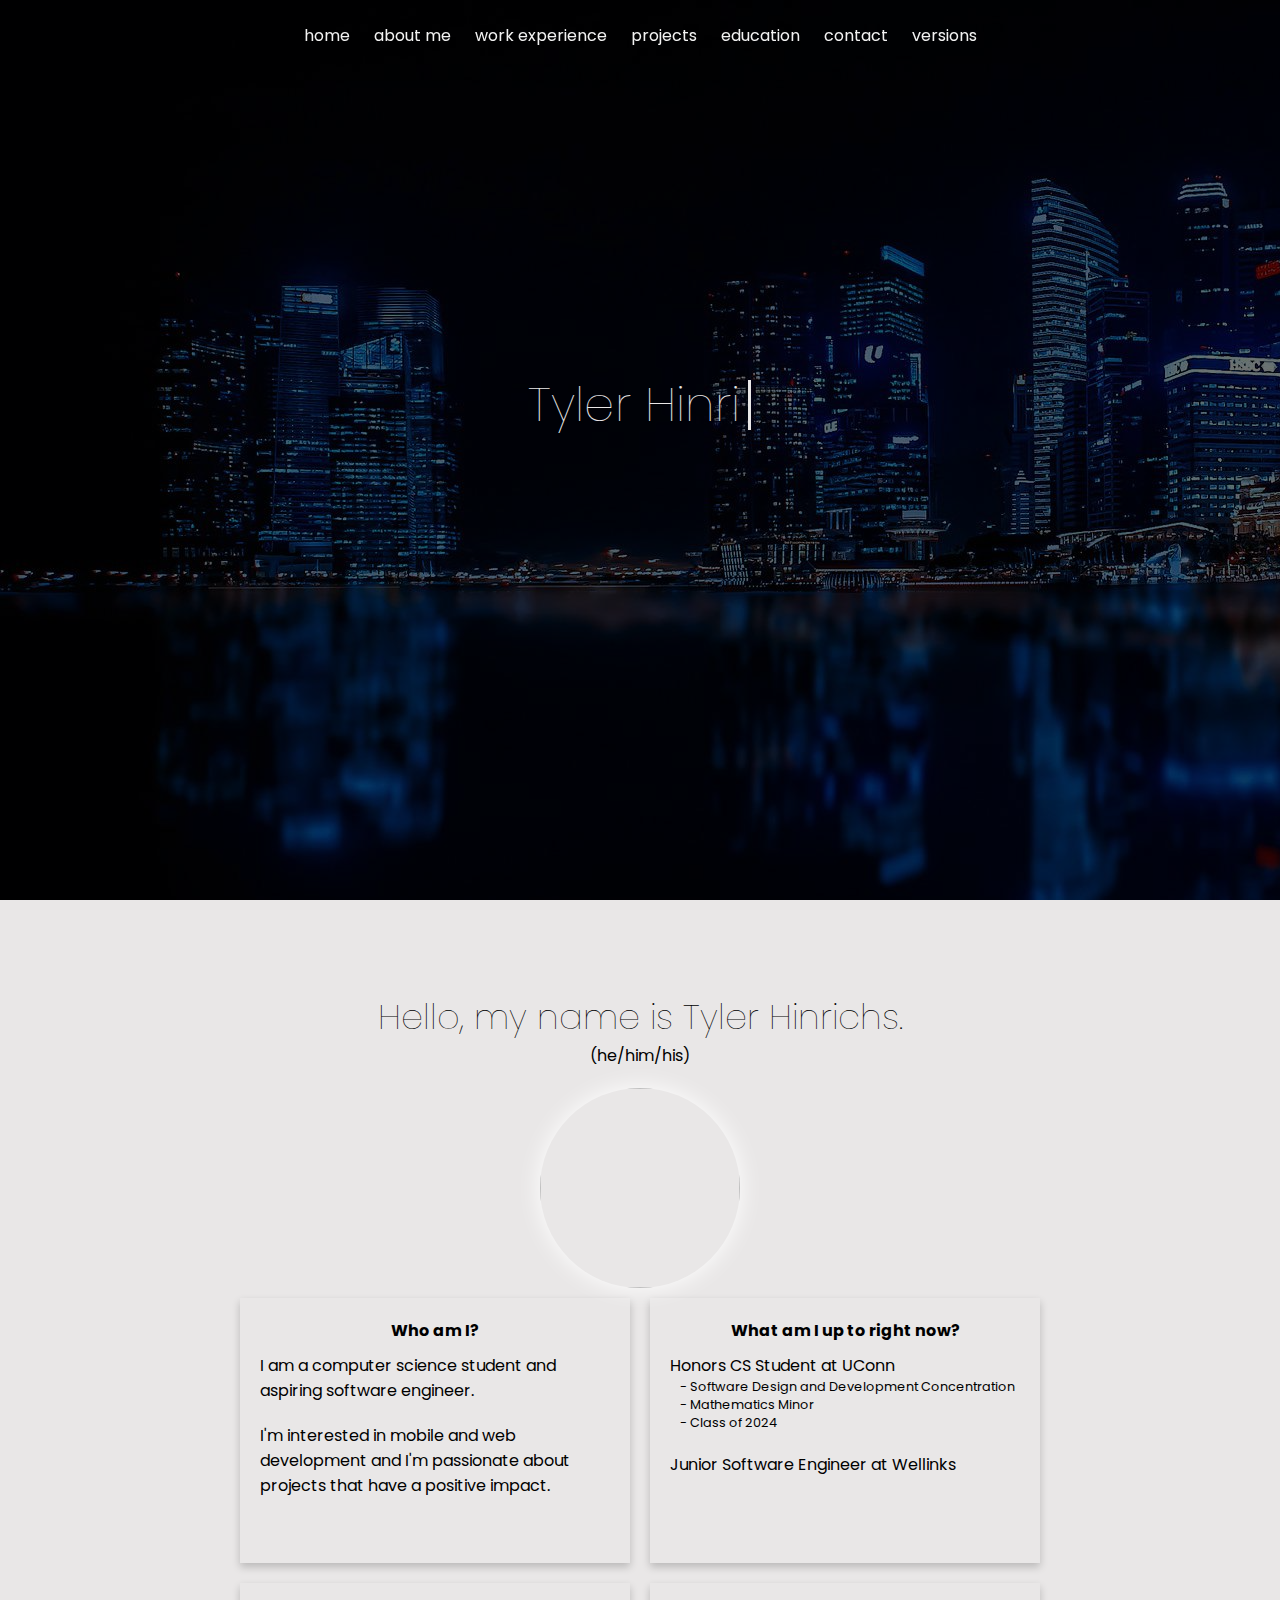
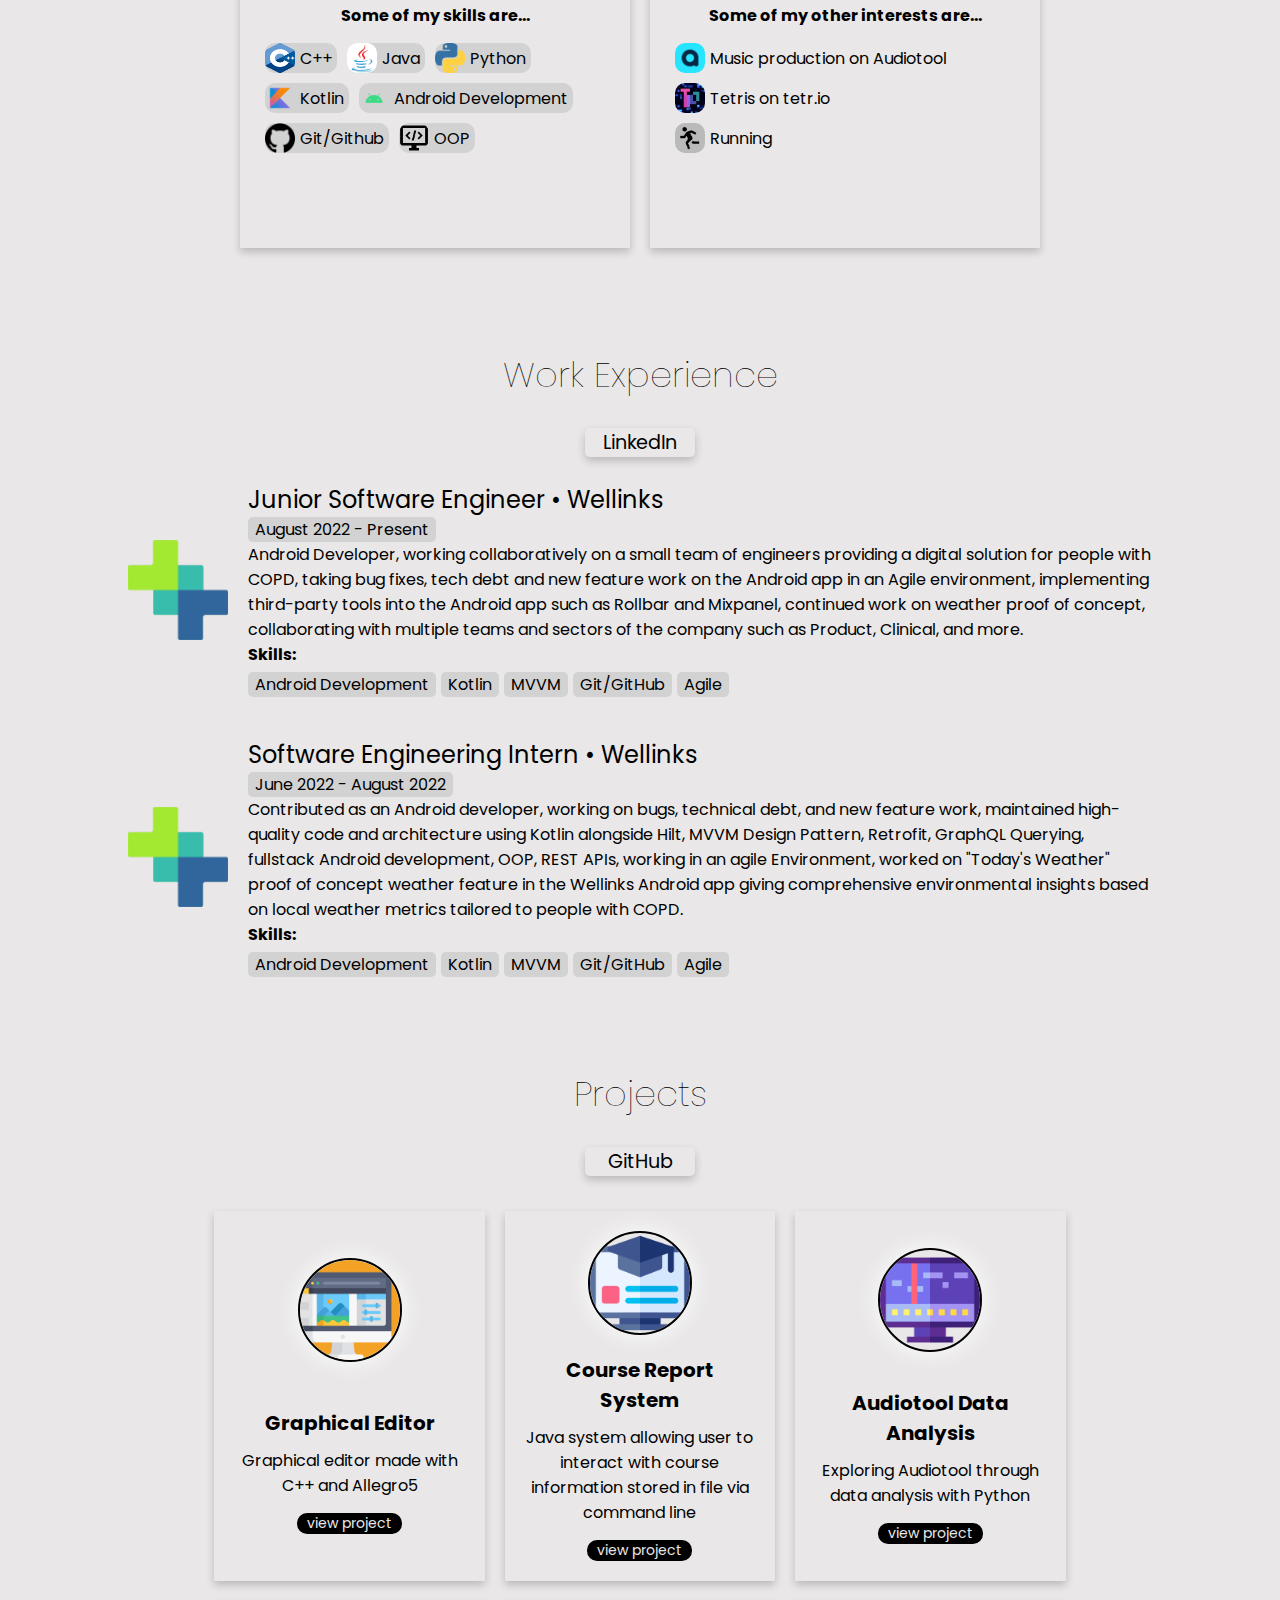
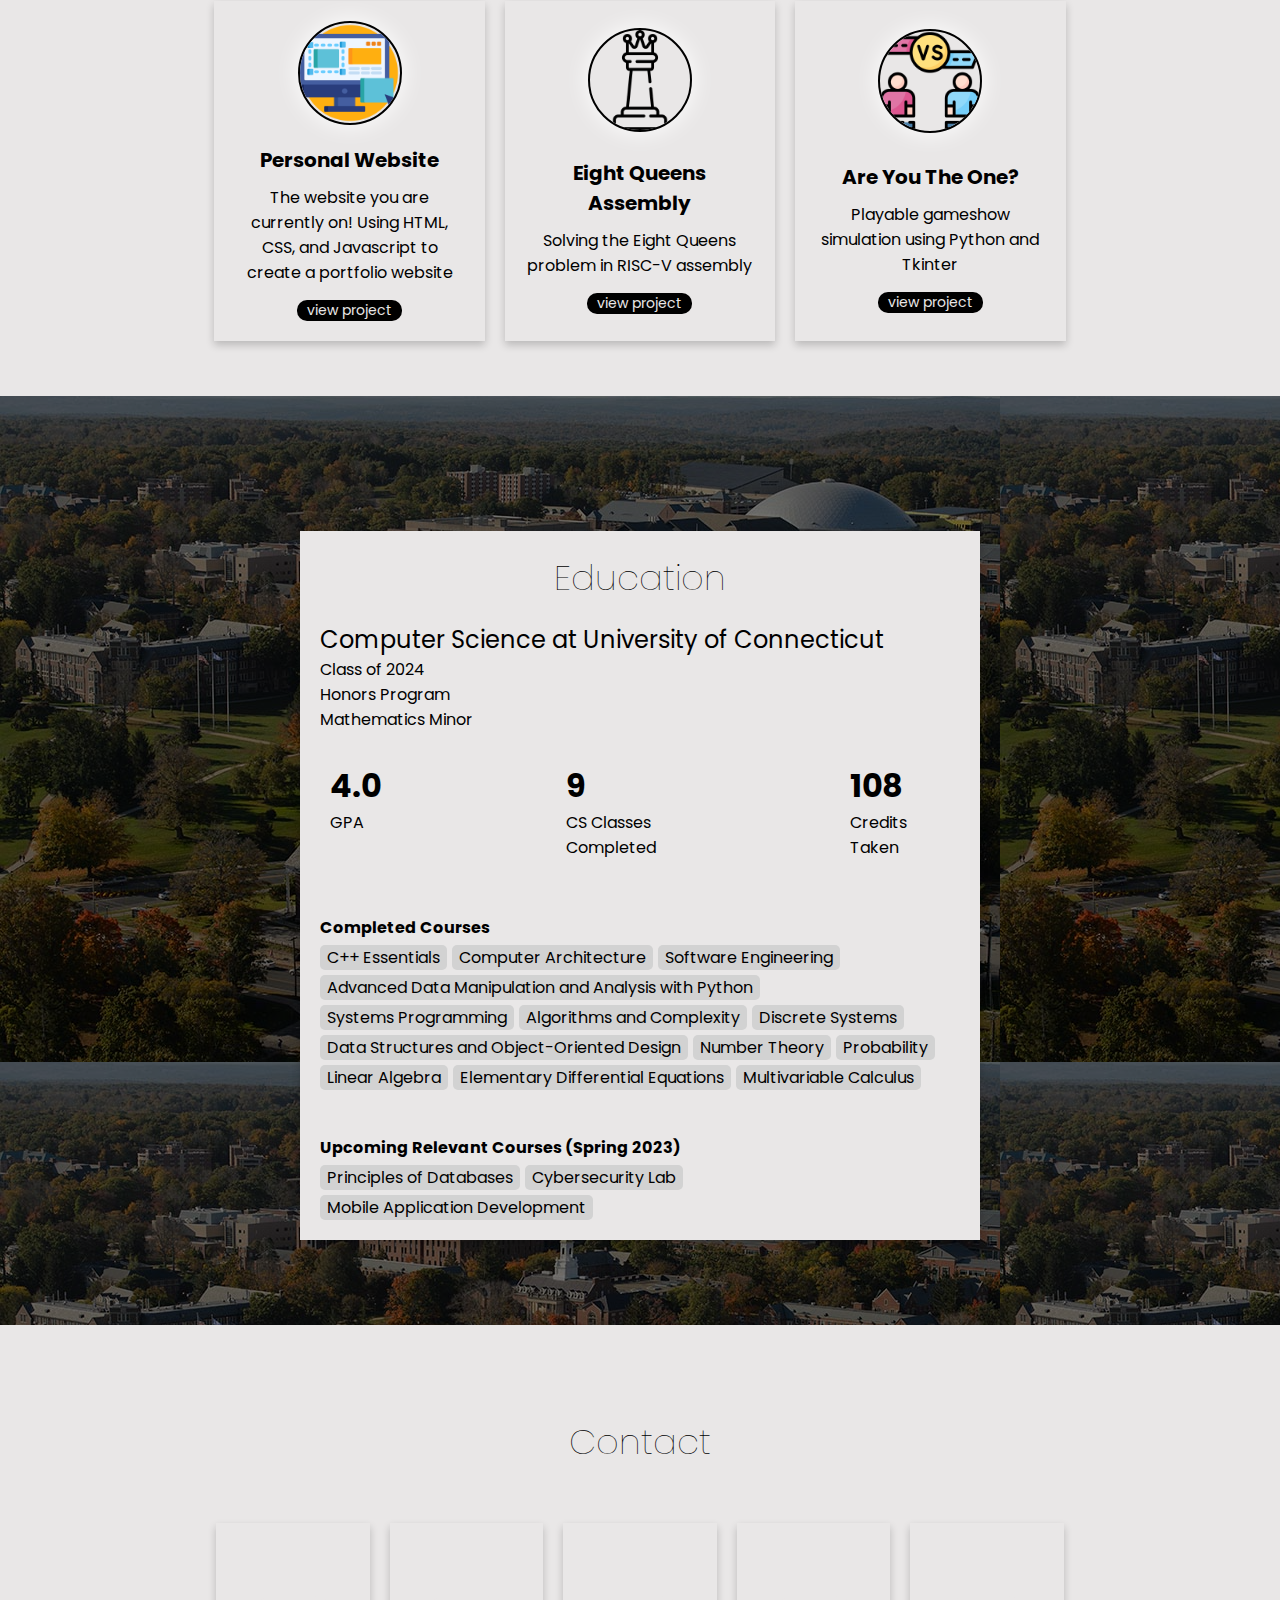
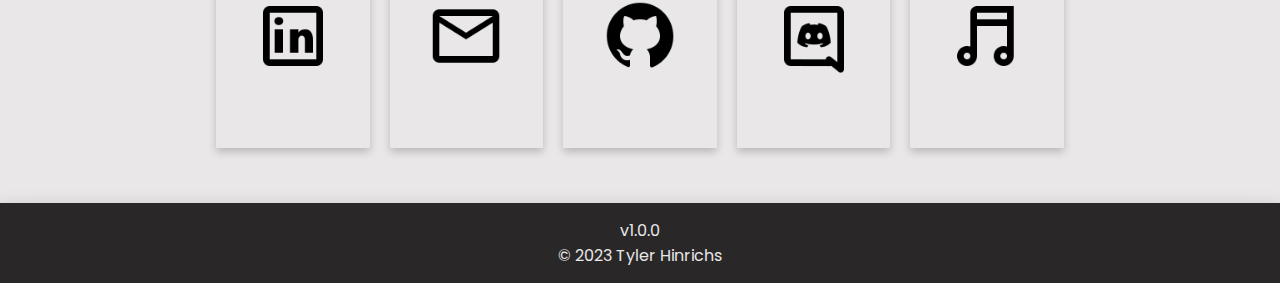
==== index.html @ 4453ae0c "functional menu on small screens" ====
<!doctype html>
<html lang="en">

    <head>
        <meta charset="utf-8">
        <meta name="viewport" content="width=device-width, initial-scale=1, shrink-to-fit=no">
        <link rel="stylesheet" href="styles/main.css">
        <link rel="stylesheet" href="styles/dlmode.css">
        <link rel="stylesheet" href="styles/header.css">
        <link rel="shortcut icon" href="images/favicon.ico" type="image/x-icon">
        <link rel="canonical" href="/">
        <title>Tyler Hinrichs</title>

        <!-- Primary Meta Tags -->
        <meta name="title" content="Tyler Hinrichs">
        <meta name="description" content="Honors CS student at the University of Connecticut">

        <!-- Open Graph / Facebook -->
        <meta property="og:type" content="website">
        <meta property="og:url" content="https://tylerhinrichs.com/">
        <meta property="og:title" content="Tyler Hinrichs">
        <meta property="og:description" content="Honors CS student at the University of Connecticut">
        <meta property="og:image" content="https://cdn.pixabay.com/photo/2019/10/11/09/23/lake-4541454_960_720.jpg">

        <!-- Twitter -->
        <meta property="twitter:card" content="summary_large_image">
        <meta property="twitter:url" content="https://tylerhinrichs.com/">
        <meta property="twitter:title" content="Tyler Hinrichs">
        <meta property="twitter:description" content="Honors CS student at the University of Connecticut">
        <meta property="twitter:image" content="https://cdn.pixabay.com/photo/2019/10/11/09/23/lake-4541454_960_720.jpg">
    </head>

    <body>
        <div class="page-container">
            <!-- <div class="top-space"></div>
            <div class="content">
                <img class="image" src="images/photo(edited).jpg">
                <ul class="main-text">
                    <li><h3>Tyler Hinrichs (he/him/his)</h3></li>
                    <li><h4 class="big">Honors Computer Science Student, University of Connecticut</h4></li>
                    <li><h4 class="small">Honors CS Student</h4></li>
                    <li><h4 class="small">University of Connecticut</h4></li>
                    <li><h4>Class of 2024</h4></li>
                    <ul class="contact-links">
                        <li><a href="https://github.com/tylernh10" target="_blank">GitHub</a></li>
                        <li><a href="mailto:tylernh99@gmail.com" target="popup">Email</a></li>
                        <li><a href="https://www.linkedin.com/in/tylerhinrichs/" target="_blank">LinkedIn</a></li>
                        <li><a href="https://linktr.ee/tyfreestyle" target="_blank">Music</a></li>
                    </ul>
                </ul>
            </div> -->
            <div class="intro-content">
                <div id="typing-section" class="typing">
                    <!-- <span id="typing-space" style="width: 11px"></span> -->
                    <div id="intro-name-container" class="intro-name"></div>
                    <span id="cursor" class="input-cursor"></span>
                </div>
                <div id="intro-info-container" class="intro-info">CS Student and aspiring SWE</div>
                <img id="intro-expand" onclick="location.href='/#aboutme'" class="intro-image" src="images/expand-arrow.png">
            </div>
        </div>
        <section id="aboutme" class="section">
            <div class="top-space-smaller"></div>
            <h3 class="section-title">
                Hello, my name is Tyler Hinrichs.
            </h3>
            <div style="width: 100vw; margin: auto; text-align: center; margin-bottom: 20px;">(he/him/his)</div>
            <div style="width: 100vw; display: flex;">
                <img class="image center-image" src="images/photo(edited).jpg">
            </div>
            <div class="card-container">
                <div class="card"> 
                    <div class="card-title">Who am I?</div>
                    <div class="card-item1">I am a computer science student and aspiring software engineer.</div>
                    <div class="card-item1">I'm interested in mobile and web development and I'm passionate about projects that have a positive impact.</div>
                </div>
                <div class="card">
                    <div class="card-title">What am I up to right now?</div>
                    <div>Honors CS Student at UConn</div>
                    <div class="card-subheader">- Software Design and Development Concentration</div>
                    <div class="card-subheader">- Mathematics Minor</div>
                    <div class="card-subheader card-item1">- Class of 2024</div>
                    <div>Junior Software Engineer at Wellinks</div>
                </div>
                <div class="card">
                    <div class="card-title">
                        Some of my skills are...
                    </div>
                    
                    <div class="skills-holder">
                        <div class="picture-item">
                            <img class="info-image" src="images/c++-logo.png">
                            <div>C++</div>
                        </div>
                        <div class="picture-item">
                            <img class="info-image" src="images/java-logo.png">
                            <div>Java</div>
                        </div>
                        <div class="picture-item">
                            <img class="info-image" src="images/python.png">
                            <div>Python</div>
                        </div>
                        <div class="picture-item">
                            <img class="info-image" src="images/kotlin-logo.png">
                            <div>Kotlin</div>
                        </div>
                        <div class="picture-item">
                            <img class="info-image" src="images/android-logo.png">
                            <div>Android Development</div>
                        </div>
                        <div class="picture-item">
                            <img class="info-image" src="images/github-logo.png">
                            <div>Git/Github</div>
                        </div>
                        <div class="picture-item">
                            <img class="info-image" src="images/oop.png">
                            <div>OOP</div>
                        </div>
                    </div>
                    
                </div>
                <div class="card">
                    <div class="card-title">
                        Some of my other interests are...
                    </div>
                    <div class="picture-item interest">
                        <img class="info-image" src="images/audiotool-logo.png">
                        <div>Music production on Audiotool</div>
                    </div>
                    <div class="picture-item interest">
                        <img class="info-image" src="images/tetrio-logo.jpg">
                        <div>Tetris on tetr.io</div>
                    </div>
                    <div class="picture-item interest">
                        <img class="info-image" src="images/running.png">
                        <div>Running</div>
                    </div>
                </div>
            </div>
        </section>
        <section id="work-experience">
            <div class="top-space-smaller"></div>
            <h3 class="section-title">
                Work Experience
            </h3>
            <div style="height: 3vh;"></div>
            <div style="display: flex; justify-content: center;">
                <a class="section-title link-button" href="https://www.linkedin.com/in/tylerhinrichs/" target="_blank">
                    LinkedIn
                </a>
            </div>
        </section>
        
        <section id="projects" class="section">
            <div class="top-space-smaller"></div>
            <h3 class="section-title">
                Projects
            </h3>
            <div style="height: 3vh;"></div>
            <div style="display: flex; justify-content: center;">
                <a class="section-title link-button" href="https://www.github.com/tylernh10/" target="_blank">
                    GitHub
                </a>
            </div>
        </section>
        <div class="top-space-smallest"></div>
        <section id="education" class="education-section">
            <div class="top-space-smaller"></div>
            <div class="top-space-smallest"></div>
            <div class="card work-experience-item-container education-container">
                <h3 class="section-title">
                    Education
                </h3>
                <div style="height: 2vh;"></div>
                <div class="education-title">Computer Science at University of Connecticut</div>
                <div>Class of 2024</div>
                <div>Honors Program</div>
                <div>Mathematics Minor</div>
                <div class="skills-holder" style="margin-top: 20px; justify-content: space-between;">
                    <div class="number-holder">
                        <div class="number">4.0</div>
                        <div class="number-text">GPA</div>
                    </div>
                    <div class="number-holder">
                        <div class="number">9</div>
                        <div class="number-text">CS Classes Completed</div>
                    </div>
                    <div class="number-holder">
                        <div class="number">108</div>
                        <div class="number-text">Credits Taken</div>
                    </div>
                </div>
                <div class="top-space-smallest"></div>
                <div class="skills-label">Completed Courses</div>
                <div class="skills-holder">
                    <div class="gray-bg margin-add1">C++ Essentials</div>
                    <div class="gray-bg margin-add1">Computer Architecture</div>
                    <div class="gray-bg margin-add1">Software Engineering</div>
                    <div class="gray-bg margin-add1">Advanced Data Manipulation and Analysis with Python</div>
                    <div class="gray-bg margin-add1">Systems Programming</div>
                    <div class="gray-bg margin-add1">Algorithms and Complexity</div>
                    <div class="gray-bg margin-add1">Discrete Systems</div>
                    <div class="gray-bg margin-add1">Data Structures and Object-Oriented Design</div>
                    <div class="gray-bg margin-add1">Number Theory</div>
                    <div class="gray-bg margin-add1">Probability</div>
                    <div class="gray-bg margin-add1">Linear Algebra</div>
                    <div class="gray-bg margin-add1">Elementary Differential Equations</div>
                    <div class="gray-bg margin-add1">Multivariable Calculus</div>
                </div>
                <div class="top-space-smallest"></div>
                <div class="skills-label">Upcoming Relevant Courses (Spring 2023)</div>
                <div class="skills-holder">
                    <div class="gray-bg margin-add1">Principles of Databases</div>
                    <div class="gray-bg margin-add1">Cybersecurity Lab</div>
                    <div class="gray-bg margin-add1">Mobile Application Development</div>
                </div>
            </div>
            <div class="top-space-smallest"></div>
        </section>
        <section id="contact">
            <div class="top-space-smaller"></div>
            <h3 class="section-title">
                Contact
            </h3>
            <div class="top-space-smallest"></div>
            <div class="card-container">
                <div onclick="window.open('https://linkedin.com/in/tylerhinrichs', '_blank');" style="cursor: pointer;" class="card contact-card">
                    <img class="center-image contact-image" src="images/linkedin.png">
                </div>
                <div onclick="location.href='mailto: tyler.hinrichs@uconn.edu';" style="cursor: pointer;"class="card contact-card">
                    <img class="center-image contact-image" src="images/envelope.png">
                </div>
                <div onclick="window.open('https://github.com/tylernh10', '_blank');" style="cursor: pointer;"class="card contact-card">
                    <img class="center-image contact-image" src="images/github.png">
                </div>
                <div onclick="window.open('https://linkedin.com/in/tylerhinrichs', '_blank');" style="cursor: pointer;"class="card contact-card">
                    <img class="center-image contact-image" src="images/discord-bubble.png">
                </div>
                <div onclick="window.open('https://linktr.ee/tyfreestyle', '_blank');" style="cursor: pointer;"class="card contact-card">
                    <img class="center-image contact-image" src="images/music.png">
                </div>
            </div>
            <div class="top-space-smallest"></div>
        </section>
    </body>
    <script src="scripts/nav.js"></script>
    <script src="scripts/header.js"></script>
    <script src="scripts/workexperience.js"></script>
    <script src="scripts/projects.js"></script>
    <script src="scripts/intro.js"></script>
</html>
---- styles/main.css ----
@import url('https://fonts.googleapis.com/css2?family=Source+Code+Pro:wght@300&display=swap');
@import url('https://fonts.googleapis.com/css2?family=Noto+Sans&family=Poppins&display=swap');
/* @import url('https://fonts.googleapis.com/css2?family=Roboto:wght@100&display=swap'); */
/* @import url('https://fonts.googleapis.com/css2?family=Open+Sans:wght@300&display=swap'); */

html {
    background-attachment: fixed;
    background-position: center center;
    width: 100%;
    margin: 0;
    scroll-behavior: smooth;
}

body {
    font-family: 'Poppins', 'Source Code Pro', 'Segoe UI', sans-serif;
    white-space: nowrap;
    overflow-x: hidden;
    color: black;
    background-color: rgb(233, 231, 231);
    /* color: rgb(233, 231, 231); */
    /* background-color: rgb(23, 23, 32); */
    /* background-color: rgb(23, 23, 32); */
    /* background-image: url("../images/night.jpg"); */
    background-size: cover;
    background-repeat: no-repeat;
    margin: 0;
}

.content {
    display: flex;
    justify-content: center;
    margin: 0 auto;
    padding-top: 30px;
    padding-bottom: 30px;
    color: rgb(233, 231, 231);
    /* background-color: rgba(255, 255, 255); */
    background-color: rgb(41, 39, 39, 1);
    border-radius: 20px;
}

@media screen and (min-width:950px) {
    .content {
        width: 900px;
    }
}

@media screen and (max-width:950px) {
    .content {
        margin-left: 15px;
        margin-right: 15px;
    }
}

.smaller-content {
    display: none;
    /* background-color: rgb(0, 8, 24, 0.3); */
}

h3 {
    font-weight: 100;
    font-size: 1.7em;
    margin-top: 0;
    margin-bottom: 1em;
}

h4 {
    margin-block-start: 0em;
    font-weight: normal;
}

.image {
    height: 200px;
    width: 200px;
    box-shadow: 0 0 25px #ffffff,
        0 0 0px #ffffff,
        0 0 0 #ffffff,
        0 0 0px #ffffff;
    border-radius: 100px;
    margin: auto;
    margin-left: 25px;
    margin-right: 25px;
}

ul {
    list-style: none;
    padding-inline-start: 20px;
}

.contact-links li a,
.header-link {
    text-decoration: none;
    color: rgb(233, 231, 231);
    /* transition: 0.2s; */
    padding: 5px;
    border-radius: 10px;
    background-color: rgb(0, 8, 24, 0.65);
    box-shadow: 0 0 10px rgb(0, 0, 0),
        0 0 0px rgb(0, 0, 0),
        0 0 0 rgb(0, 0, 0),
        0 0 0px rgb(0, 0, 0);
    border-radius: 10px;
}

.contact-links {
    display: flex;
    margin: auto;
    padding-inline-start: 0px;
    margin-top: 25px;
    margin-bottom: 12px;
}

.contact-links li {
    padding-right: 30px;
}

@media screen and (min-width:850px) {
    .main-text {
        margin-left: 10px;
    }
}

.version-1 {
    margin: auto;
    text-align: center;
    font-size: 0.8em;
    margin-left: 0px;
    margin-right: 0px;
}

.version-2 {
    margin: auto;
    text-align: center;
    font-size: 0.8em;
    margin-left: 0px;
    margin-right: 0px;
}


/* ###################################################################### */

.v {
    position: relative;
}

@media screen and (max-height:650px) {
    .main-page-menu {
        position: relative;
    }
}

@media screen and (max-height:450px) {
    .non-main-page-menu {
        position: relative;
    }
}

.bottom-item {
    width: 4em;
}

.small {
    display: none;
}

@media screen and (max-width:850px) {
    .content {
        flex-direction: column;
        justify-content: center;
        text-align: center;
        font-size: 0.9em;
    }

    .big {
        display: none;
    }

    .small {
        display: inline-block;
    }

    img {
        width: 150px;
        height: 150px;
        min-width: 100px;
        margin: auto;
    }

    ul {
        margin: auto;
        padding-left: 0;
    }

    li {
        text-align: center;
    }

    .contact-links {
        justify-content: center;
    }

    .contact-links li {
        padding-right: 15px;
        padding-left: 15px;
    }

    .main-text {
        margin-top: 20px;
    }
}

@media screen and (max-width:450px) {
    .content {
        font-size: 1em;
        resize: none;
    }

    .version-1 {
        font-size: 0.75em;
    }

    .version-2 {
        font-size: 0.75em;
    }

    .contact-links li {
        padding-right: 5px;
        padding-left: 5px;
    }

    h3 {
        font-size: 1.2em;
    }

    .version-info {
        text-align: center;
    }

    #display,
    .joke {
        font-size: 0.7em;
    }
}

@media screen and (max-width: 375px) {
    .content {
        font-size: 95%;
    }

    img {
        width: 125px;
        height: 125px;
        min-width: 100px;
    }
}

.version {
    color: rgb(233, 231, 231);
    text-decoration: none;
}

.title {
    color: rgb(233, 231, 231);
    font-size: 1.35em;
}

.title,
.button {
    width: 200px;
    margin: auto;
    text-align: center;
    margin-top: 50px;
    white-space: normal;
    margin-bottom: 25px;
}

.this-version {
    white-space: normal;
    margin: auto;
    white-space: normal;
    font-size: 0.9em;
}

.button a {
    font-size: 0.8em;
    text-decoration: none;
    margin-top: 0px;
    color: rgb(233, 231, 231);
}

.version-info {
    margin: auto;
    text-align: justify;
    white-space: normal;
    font-size: 0.8em;
    padding-top: 20px;
    padding-bottom: 20px;
    padding-right: 10px;
    padding-left: 10px;
}

.versions {
    display: grid;
    grid-template-columns: 1fr 1fr;
    border-bottom: 1px dotted rgb(233, 231, 231);
    padding: 10px;
    color: rgb(233, 231, 231);
}

.current-version {
    border-top: 1px dotted rgb(233, 231, 231);
}

.wrapper {
    padding-right: 50px;
    padding-left: 50px;
}

@media screen and (max-width: 650px) {
    .versions {
        display: flex;
        flex-direction: column;
    }

    .this-version {
        padding-top: 20px;
        font-size: 0.75em;
    }

    .version-info {
        padding-left: 10px;
        padding-right: 10px;
        font-size: 0.65em;
    }
}

.login-text,
.login-text-1,
.pnf-text {
    font-size: 0.8em;
    margin: auto;
    text-align: center;
    margin-top: 50px;
}

.login-text-1 {
    margin-top: 10px;
}

.pnf-text {
    font-size: 1.6em;
}

@keyframes fadeInAnimation {
    0% {
        opacity: 0;
    }

    100% {
        opacity: 1;
    }
}

@media screen and (max-width:450px) {
    .version-info {
        text-align: left;
    }
}

.page {
    background-color: rgb(0, 8, 24, 0.5);
    padding-top: 15px;
    padding-bottom: 15px;
    /* margin: 20px; */
    border-radius: 20px;
    /* position: absolute; */
}

@media screen and (min-width:600px) {

    .login-page,
    .page-not-found {
        width: 480px;
        margin: auto;
        border-radius: 20px;
        padding-left: 40px;
        padding-right: 40px;
    }
}






#display,
.joke,
.joke-text {
    margin: auto;
    text-align: center;
}

.joke {
    background-color: rgb(23, 23, 32);
    color: rgb(233, 231, 231);
    width: 12em;
    padding: 1em;
    font-size: 90%;
    border-radius: 60px;
    /* margin-top: 40px; */
    align-content: center;
    border-color: white;
    border-style: solid;
    white-space: normal;
}

#display {
    margin-top: 20px;
    background-color: rgb(233, 231, 231);
    color: black;
    width: clamp(200px, 50%, 30em);
    font-size: 1em;
    padding: 1em;
    word-wrap: break-word;
    border-radius: 20px;
    text-align: center;
    white-space: normal;
    display: block;
    max-height: 60vh;
    overflow: auto;
    /* transition: 0.2s; */
    /* transition: 0.3s; */
}

.joke-text {
    margin-top: 18px;
    font-size: 0.7em;
}

.joke-text a,
.versions-link {
    color: rgb(100, 230, 223);
    text-decoration: none;
}

/* .joke:hover {
    width: 10.5em;
} */

footer {
    background: #8f8f8f;
    width: 100%;
    bottom: 0px;
    position: absolute;
    box-shadow: 0 15px 25px rgba(0, 0, 0, .6);
    height: 56px;

}

.page-container {
    min-height: 100vh;
    position: relative;
    background-image: url("../images/city-adjusted.png");
    margin: auto;
    /* padding-bottom: 20px; */
    scroll-behavior: smooth;
    display: flex;
    justify-content: center;
}

.top-space {
    height: 18vh;
}

.top-space-smaller {
    height: 10vh;
}

.top-space-smallest {
    height: 5vh;
}

.summary {
    margin-top: 10px;
}

.section {
    min-height: 100vh;
    /* padding-bottom: 40px; */
}

.section-title {
    text-align: center;
    font-size: 2.2em;
    margin-bottom: 0;
    padding-left: 10px;
    padding-right: 10px;
    white-space: normal;
}

.card-container {
    display: flex;
    flex-wrap: wrap;
    justify-content: center;
    width: 90vw;
    margin: auto;
}

.card {
    width: 25vw;
    min-width: 350px;
    min-height: 25vh;
    margin: 10px;
    box-shadow: 0 4px 8px 0 rgba(0, 0, 0, 0.2);
    transition: 0.3s;
    font-size: 1em;
    padding: 20px;
    white-space: normal;
    display: flex;
    flex-direction: column;
}

.project-card {
    width: 18vw;
    min-width: 200px;
}

@media screen and (max-width:550px) {
    .card {
        min-width: 250px;
    }
}

.card:hover {
    box-shadow: 0 8px 16px 0 rgba(0, 0, 0, 0.2);
}

.card-item1 {
    margin-bottom: 20px;
}

.center-image {
    margin: auto;
}

.card-subheader {
    font-size: 0.8em;
    padding-left: 10px;
}

.card-title {
    font-weight: bold;
    margin-bottom: 10px;
    text-align: center;
}

.info-image {
    width: 30px;
    height: 30px;
    min-width: 30px;
    padding: 0;
    margin: 0;
    margin-right: 5px;
    border-radius: 10px;
    box-shadow: none;
    /* margin-bottom: 5px; */
}

.picture-item {
    display: flex;
    align-items: center;
    margin: 5px;
    background-color: rgb(210, 210, 210);
    border-radius: 10px;
    padding-right: 5px;
}

.interest {
    background-color: rgb(0, 0, 0, 0);
}

.link-button {
    font-size: 1.2em;
    border-radius: 5px;
    box-shadow: 0 4px 8px 0 rgba(0, 0, 0, 0.2);
    width: 100px;
    transition: 0.2s;
    padding-left: 5px;
    padding-right: 5px;
    text-decoration: none;
    color: black;
    margin-bottom: 25px;
}

.link-button:hover {
    color: #0072b1;
    box-shadow: 0 8px 16px 0 rgba(0, 0, 0, 0.2);
}

/* Work Experience */
.work-experience-item-container {
    display: flex;
    max-width: 80vw;
    margin: auto;
    justify-content: center;
    margin-bottom: 40px;
}

.work-experience-item-container-last {
    margin-bottom: 0;
    padding-bottom: 0;
}

.work-experience-title {
    font-size: 1.5em;
    white-space: normal;
}

.work-experience-summary {
    white-space: normal;
}

.work-experience-image {
    height: 100px;
    width: 100px;
    margin: auto;
    margin-right: 20px;
}

.gray-bg {
    background-color: rgb(210, 210, 210);
    border-radius: 5px;
    width: fit-content;
    padding-left: 7px;
    padding-right: 7px;
}

.skills-holder {
    display: flex;
    white-space: normal;
    flex-wrap: wrap;
}

.margin-add1 {
    margin-right: 5px;
    margin-top: 5px;
}

.skills-label {
    font-weight: bold;
}

.project-image {
    height: 100px;
    width: 100px;
    border-style: solid;
    border-color: black;
    border-width: 2px;
}

.project-card-title {
    margin-top: 20px;
    font-size: 1.25em;
}

.project-card-content {
    justify-content: center;
    text-align: center;
}

.project-button {
    font-size: 1em;
    margin: 0;
    margin-top: 10px;
}

.github-link {
    margin: auto;
    background-color: black;
    font-size: 14px;
    color: rgb(233, 231, 231);
    text-align: center;
    padding-left: 10px;
    padding-right: 10px;
    align-content: center;
    border-radius: 10px;
    margin-top: 15px;
    text-decoration: none;
}

#education {
    background-image: url(../images/uconn-campus.png);
}

.education-container {
    justify-content: left;
    width: 50vw;
    min-width: none;
    background-color: rgb(233, 231, 231);
}

.education-title {
    font-size: 1.5em;
    white-space: normal;
}

.number-holder {
    padding: 10px;
}

.number {
    font-weight: bold;
    font-size: 2em;
}

.number-text {
    white-space: normal;
    max-width: 100px;
}

.contact-card {
    width: 12vw;
    min-width: 150px;
    height: 100px;
    padding: 0;
    background-color: rgb(233, 231, 231);
}

.contact-image {
    background-color: rgb(233, 231, 231);
    height: 80px;
    width: 80px;
    min-height: 60px;
    min-width: 60px;
    border-radius: 20px;
}

.intro-content {
    margin: auto;
    display: flex;
    flex-direction: column;
    justify-content: center;
}

.intro-name {
    color: rgb(233, 231, 231);
    font-size: 3em;
    font-weight: 100;
    text-align: center;
}

.intro-info {
    color: rgb(233, 231, 231);
    text-align: center;
    opacity: 0;
}

.intro-image {
    margin: auto;
    margin-top: 20px;
    min-width: 45px;
    min-height: 45px;
    max-width: 45px;
    max-height: 45px;
    opacity: 0;
}

.typing {
    display: flex;
}

@keyframes blink {
    0% {opacity: 1;}
    40% {opacity: 1;}
    60% {opacity: 0;}
    100% {opacity: 0;}
}

.input-cursor {
    display: inline-block;
    width: 3px;
    height: 50px;
    background-color: rgb(233, 231, 231);
    margin: auto;
    margin-left: 8px;
    animation: blink .6s linear infinite alternate;
}

@media screen and (max-width:550px) {
    .work-experience-item-container {
        flex-direction: column;
    }
    .work-experience-image {
        margin-right: auto;
    }
    .education-title {
        font-size: 1.2em;
    }
    .card {
        max-width: 90vw;
    }
    .intro-content {
        font-size: 2em;
    }
    .intro-name {
        font-size: 2.5em;
    }
    .intro-content {
        font-size: 1em;
    }
}
---- styles/dlmode.css ----
/* *.dark-mode {
    transition: 0.5s;
} */

.dark-mode {
    color: rgb(233, 231, 231);
}

body.dark-mode {
    background-image: "../images/night.jpg";
    color: rgb(233, 231, 231);
    /* background-color: rgb(0, 0, 0); */
}

#dlbutton {
    /* background-color: gray; */
    font-size: 0.8em;
}

div.a.dark-mode {
    color: white;
}

.content.dark-mode {
    background-color: rgb(41, 39, 39, 0.65);
}


/* background-color: rgb(41, 39, 39, 0.65); */
---- styles/header.css ----
.header {
    position: fixed;
    display: flex;
    top: 0;
    width: 100%;
    z-index: 1;
    padding-top: 10px;
    padding-bottom: 10px;
    transition: 0.5s;
    margin: auto;
    height: 50px;
}

.header a {
    margin: auto;
    text-decoration: none;
    color: rgb(233, 231, 231);
    color: #f2f2f2;
    text-align: center;
    padding: 10px 10px;
    text-decoration: none;
    font-size: 1em;
    transition: 0.2s;
    /* float: right; */
}

.link-holder {
    margin: auto;
}

.header .home-button {
    display: none;
    float: left;
}

.header a:hover {
    color: rgb(69, 175, 207);
}

.header .icon {
    display: none;
    float: right;
    cursor: pointer;
}

.menu-image {
    min-width: 30px;
    min-height: 30px;
    max-width: 30px;
    max-height: 30px;

}

@media screen and (max-width: 1000px) {
    .link-holder {
        display: none;
    }
    .header {
        display: block;
    }
    .header .icon {
        display: block;
        float: right;
    }
    .header .home-button {
        display: block;
    }
}

@media screen and (max-width: 1000px) {
    .link-holder.responsive {
        display: block;
        position: relative;
        margin-top: 60px;
    }
    .link-holder.responsive a {
        float: none;
        display: block;
        text-align: left;
        background-color: rgb(41, 39, 39, 0.8);;
    }
}

.add-bg-color {
    background-color: rgb(41, 39, 39, 0.8);
}

/* .link-holder {
    margin: auto;
} */

.bottom-info {
    display: grid;
    width: 100vw;
    flex-direction: column;
    margin: auto;
    padding-top: 15px;
    padding-bottom: 15px;
    justify-content: center;
    text-align: center;
    position: relative;
    background-color: rgb(41, 39, 39, 1);
    color: rgb(233, 231, 231);
}

.bottom-menu {
    bottom: 0vh;
    display: flex;
    position: relative;
    width: 100%;
    align-content: center;
}
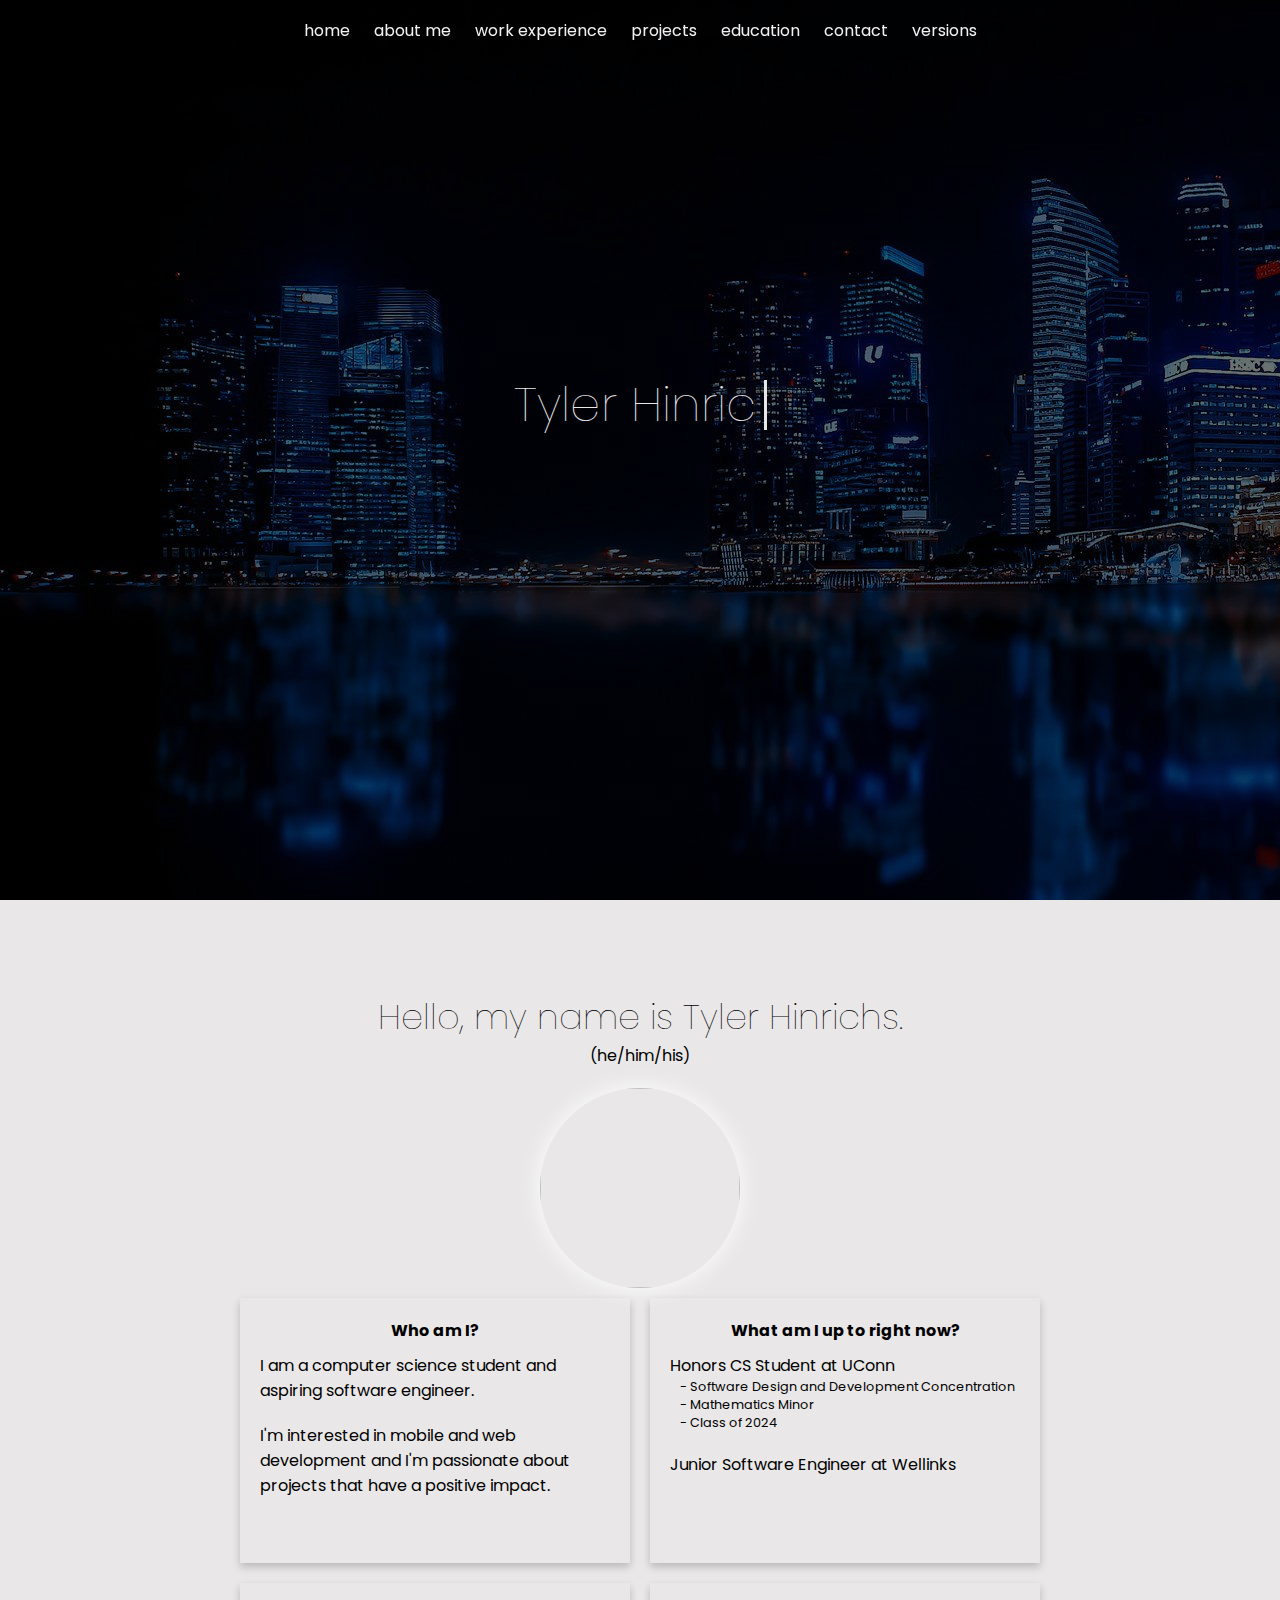
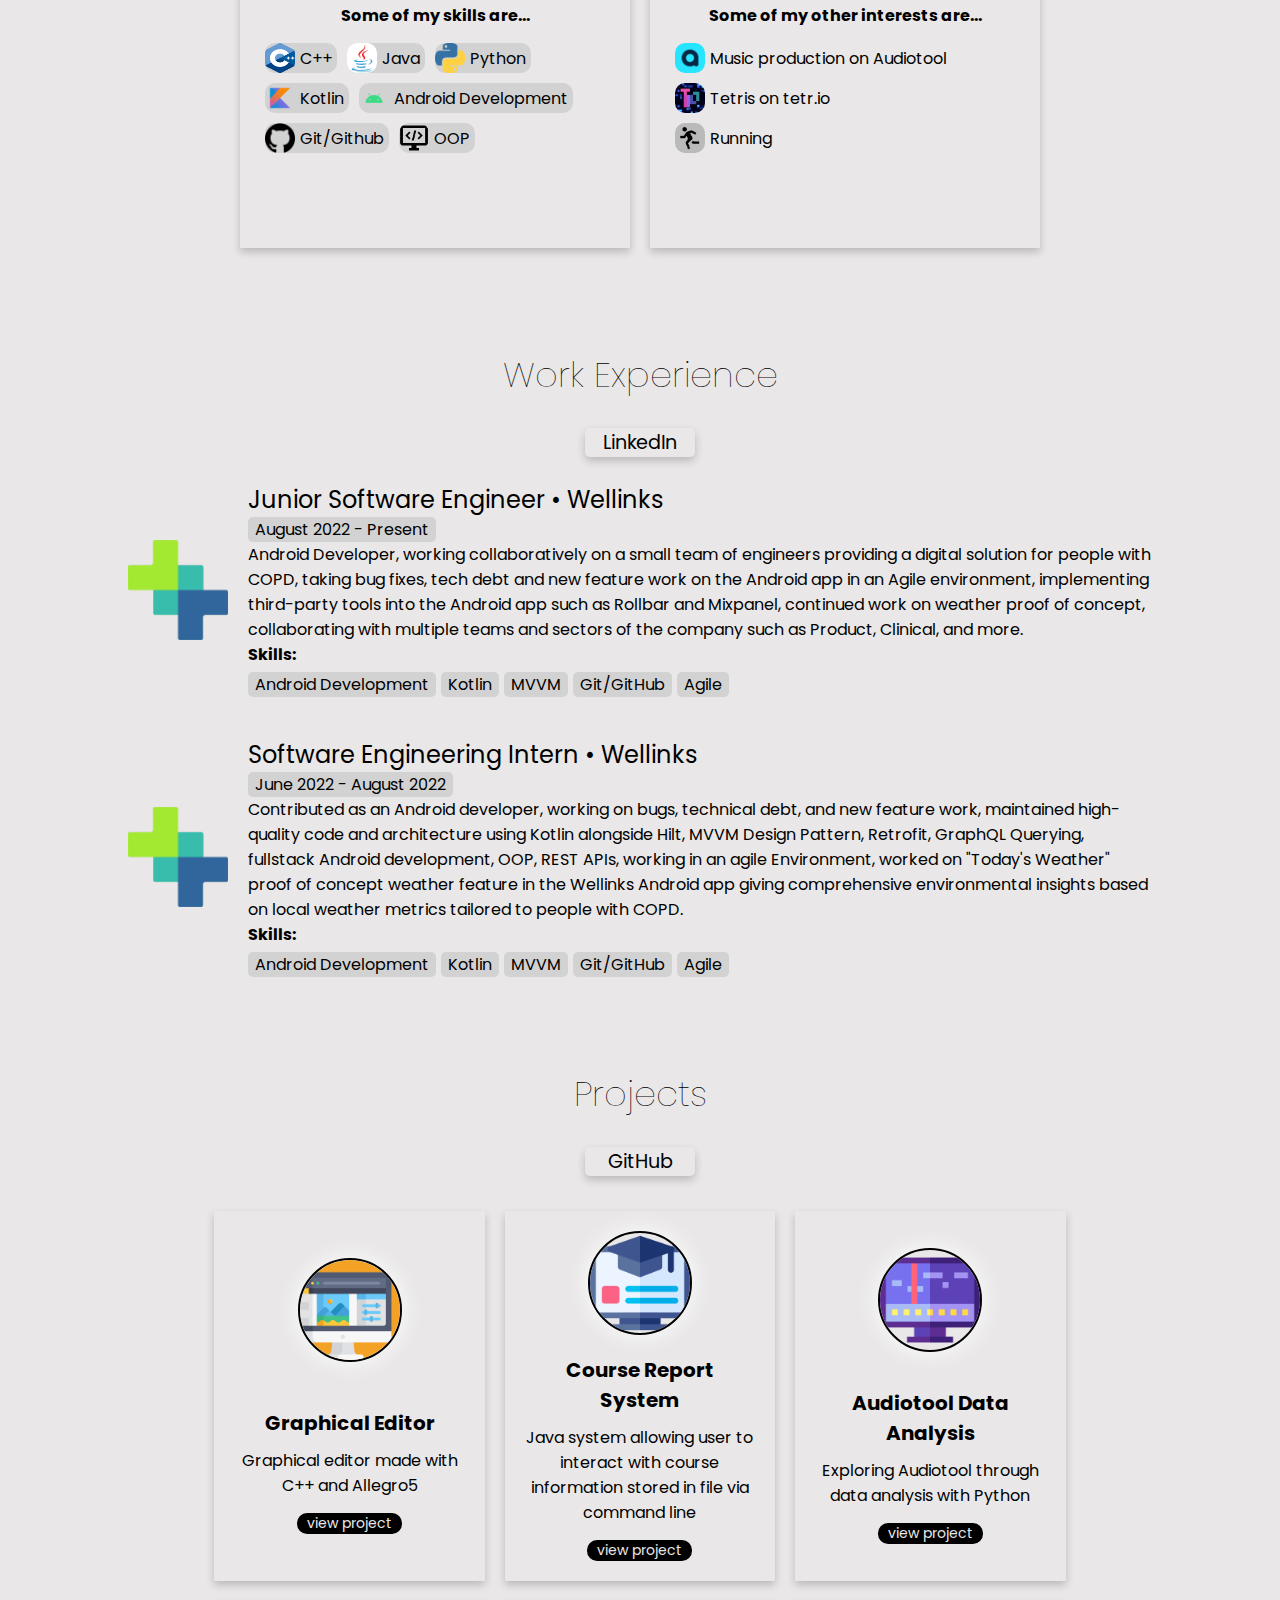
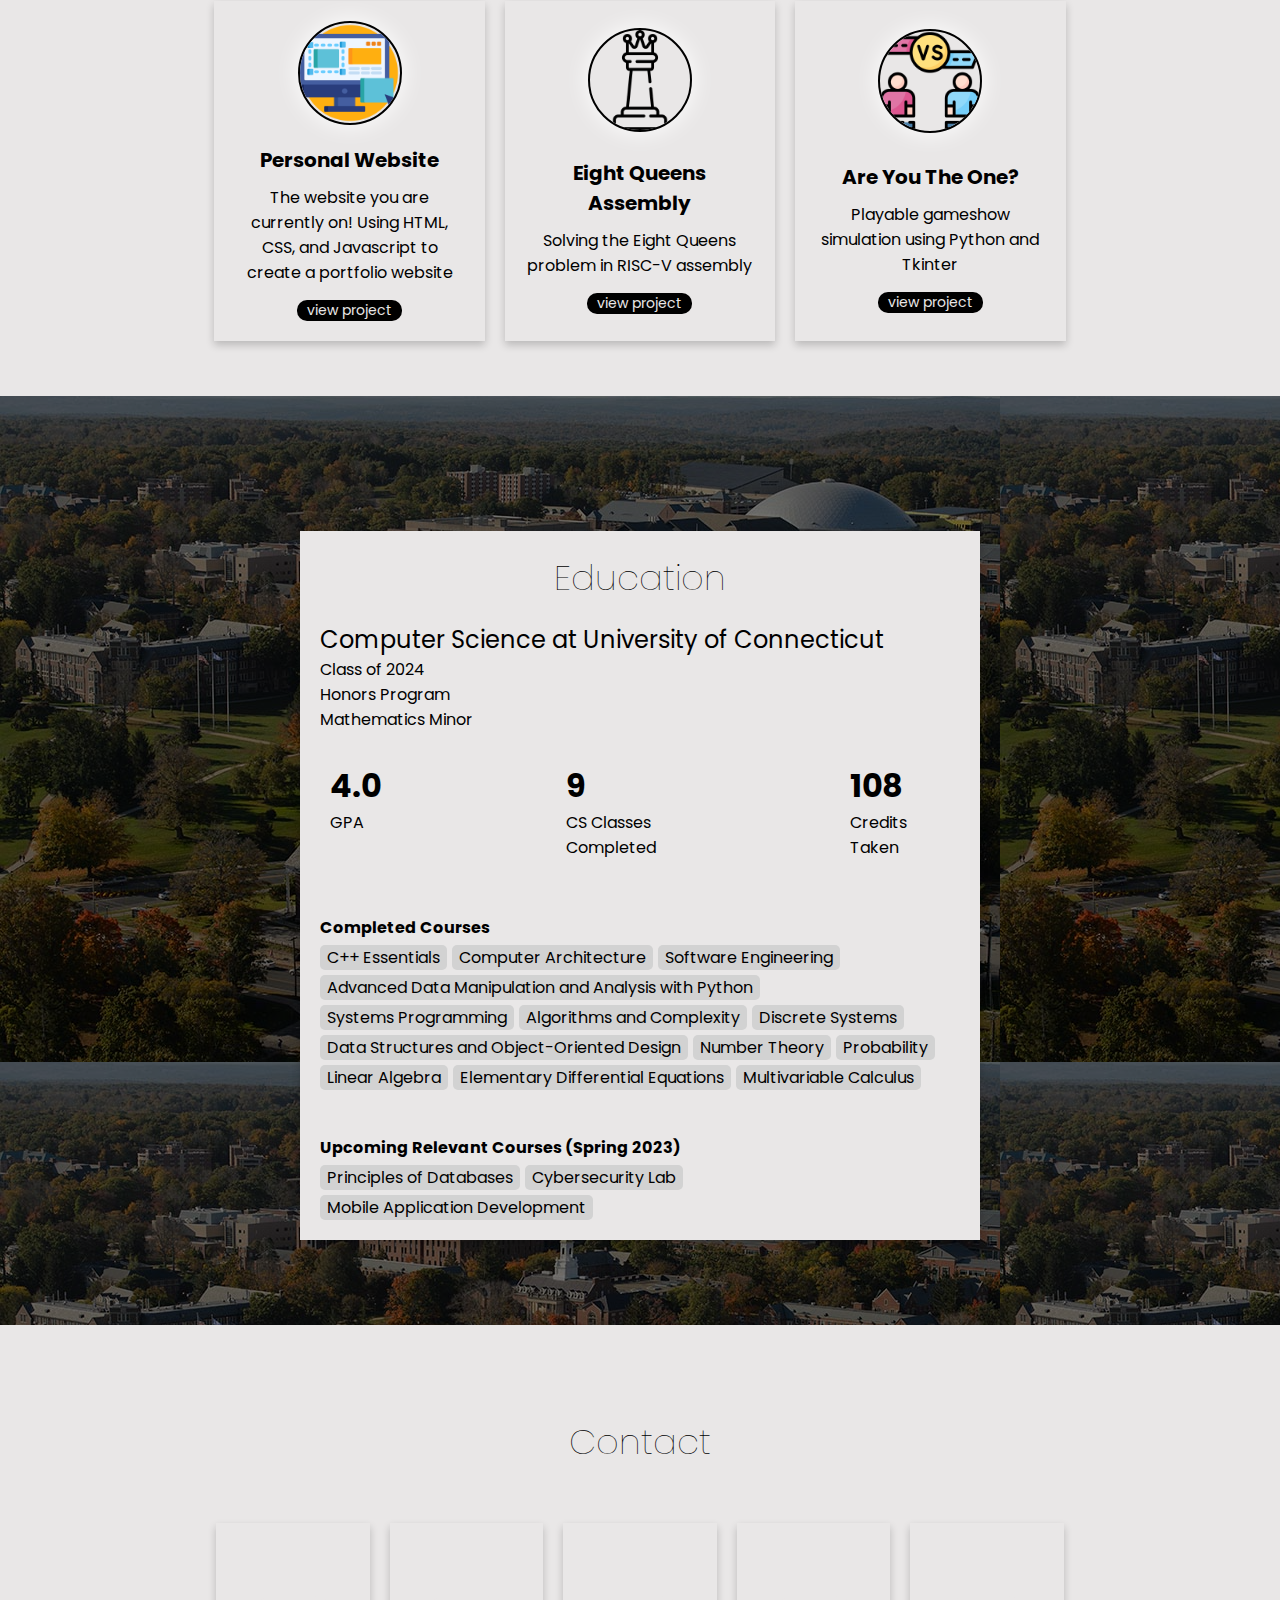
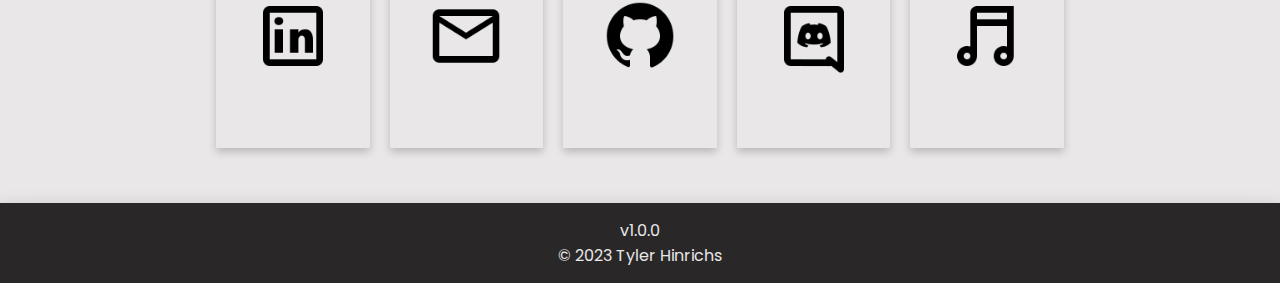
==== commit 83d29ff1: "clean up styles and fix image issue" ====
--- a/index.html
+++ b/index.html
@@ -32,26 +32,8 @@
 
     <body>
         <div class="page-container">
-            <!-- <div class="top-space"></div>
-            <div class="content">
-                <img class="image" src="images/photo(edited).jpg">
-                <ul class="main-text">
-                    <li><h3>Tyler Hinrichs (he/him/his)</h3></li>
-                    <li><h4 class="big">Honors Computer Science Student, University of Connecticut</h4></li>
-                    <li><h4 class="small">Honors CS Student</h4></li>
-                    <li><h4 class="small">University of Connecticut</h4></li>
-                    <li><h4>Class of 2024</h4></li>
-                    <ul class="contact-links">
-                        <li><a href="https://github.com/tylernh10" target="_blank">GitHub</a></li>
-                        <li><a href="mailto:tylernh99@gmail.com" target="popup">Email</a></li>
-                        <li><a href="https://www.linkedin.com/in/tylerhinrichs/" target="_blank">LinkedIn</a></li>
-                        <li><a href="https://linktr.ee/tyfreestyle" target="_blank">Music</a></li>
-                    </ul>
-                </ul>
-            </div> -->
             <div class="intro-content">
                 <div id="typing-section" class="typing">
-                    <!-- <span id="typing-space" style="width: 11px"></span> -->
                     <div id="intro-name-container" class="intro-name"></div>
                     <span id="cursor" class="input-cursor"></span>
                 </div>
@@ -227,16 +209,22 @@
                 <div onclick="window.open('https://linkedin.com/in/tylerhinrichs', '_blank');" style="cursor: pointer;" class="card contact-card">
                     <img class="center-image contact-image" src="images/linkedin.png">
                 </div>
-                <div onclick="location.href='mailto: tyler.hinrichs@uconn.edu';" style="cursor: pointer;"class="card contact-card">
+                <div onclick="location.href='mailto: tyler.hinrichs@uconn.edu';" style="cursor: pointer;" class="card contact-card">
                     <img class="center-image contact-image" src="images/envelope.png">
                 </div>
-                <div onclick="window.open('https://github.com/tylernh10', '_blank');" style="cursor: pointer;"class="card contact-card">
+                <div onclick="window.open('https://github.com/tylernh10', '_blank');" style="cursor: pointer;" class="card contact-card">
                     <img class="center-image contact-image" src="images/github.png">
                 </div>
-                <div onclick="window.open('https://linkedin.com/in/tylerhinrichs', '_blank');" style="cursor: pointer;"class="card contact-card">
-                    <img class="center-image contact-image" src="images/discord-bubble.png">
-                </div>
-                <div onclick="window.open('https://linktr.ee/tyfreestyle', '_blank');" style="cursor: pointer;"class="card contact-card">
+                <div id="discord-card-copy" style="cursor: pointer;" class="card contact-card discord-card-outer">
+                    <div class="discord-card">
+                        <img class="center-image contact-image" src="images/discord-bubble.png">
+                        <div class="discord-text-holder">
+                            <span>Ty Freestyle#7365</span>
+                            <img id="discord-image" class="discord-copy-image" src="images/copy.png">
+                        </div>
+                    </div>
+                </div>
+                <div onclick="window.open('https://linktr.ee/tyfreestyle', '_blank');" style="cursor: pointer;" class="card contact-card">
                     <img class="center-image contact-image" src="images/music.png">
                 </div>
             </div>
@@ -248,6 +236,7 @@
     <script src="scripts/workexperience.js"></script>
     <script src="scripts/projects.js"></script>
     <script src="scripts/intro.js"></script>
+    <script src="scripts/discordcopy.js"></script>
 </html>
 
 
--- a/styles/main.css
+++ b/styles/main.css
@@ -17,43 +17,9 @@
     overflow-x: hidden;
     color: black;
     background-color: rgb(233, 231, 231);
-    /* color: rgb(233, 231, 231); */
-    /* background-color: rgb(23, 23, 32); */
-    /* background-color: rgb(23, 23, 32); */
-    /* background-image: url("../images/night.jpg"); */
     background-size: cover;
     background-repeat: no-repeat;
     margin: 0;
-}
-
-.content {
-    display: flex;
-    justify-content: center;
-    margin: 0 auto;
-    padding-top: 30px;
-    padding-bottom: 30px;
-    color: rgb(233, 231, 231);
-    /* background-color: rgba(255, 255, 255); */
-    background-color: rgb(41, 39, 39, 1);
-    border-radius: 20px;
-}
-
-@media screen and (min-width:950px) {
-    .content {
-        width: 900px;
-    }
-}
-
-@media screen and (max-width:950px) {
-    .content {
-        margin-left: 15px;
-        margin-right: 15px;
-    }
-}
-
-.smaller-content {
-    display: none;
-    /* background-color: rgb(0, 8, 24, 0.3); */
 }
 
 h3 {
@@ -86,39 +52,6 @@
     padding-inline-start: 20px;
 }
 
-.contact-links li a,
-.header-link {
-    text-decoration: none;
-    color: rgb(233, 231, 231);
-    /* transition: 0.2s; */
-    padding: 5px;
-    border-radius: 10px;
-    background-color: rgb(0, 8, 24, 0.65);
-    box-shadow: 0 0 10px rgb(0, 0, 0),
-        0 0 0px rgb(0, 0, 0),
-        0 0 0 rgb(0, 0, 0),
-        0 0 0px rgb(0, 0, 0);
-    border-radius: 10px;
-}
-
-.contact-links {
-    display: flex;
-    margin: auto;
-    padding-inline-start: 0px;
-    margin-top: 25px;
-    margin-bottom: 12px;
-}
-
-.contact-links li {
-    padding-right: 30px;
-}
-
-@media screen and (min-width:850px) {
-    .main-text {
-        margin-left: 10px;
-    }
-}
-
 .version-1 {
     margin: auto;
     text-align: center;
@@ -133,124 +66,6 @@
     font-size: 0.8em;
     margin-left: 0px;
     margin-right: 0px;
-}
-
-
-/* ###################################################################### */
-
-.v {
-    position: relative;
-}
-
-@media screen and (max-height:650px) {
-    .main-page-menu {
-        position: relative;
-    }
-}
-
-@media screen and (max-height:450px) {
-    .non-main-page-menu {
-        position: relative;
-    }
-}
-
-.bottom-item {
-    width: 4em;
-}
-
-.small {
-    display: none;
-}
-
-@media screen and (max-width:850px) {
-    .content {
-        flex-direction: column;
-        justify-content: center;
-        text-align: center;
-        font-size: 0.9em;
-    }
-
-    .big {
-        display: none;
-    }
-
-    .small {
-        display: inline-block;
-    }
-
-    img {
-        width: 150px;
-        height: 150px;
-        min-width: 100px;
-        margin: auto;
-    }
-
-    ul {
-        margin: auto;
-        padding-left: 0;
-    }
-
-    li {
-        text-align: center;
-    }
-
-    .contact-links {
-        justify-content: center;
-    }
-
-    .contact-links li {
-        padding-right: 15px;
-        padding-left: 15px;
-    }
-
-    .main-text {
-        margin-top: 20px;
-    }
-}
-
-@media screen and (max-width:450px) {
-    .content {
-        font-size: 1em;
-        resize: none;
-    }
-
-    .version-1 {
-        font-size: 0.75em;
-    }
-
-    .version-2 {
-        font-size: 0.75em;
-    }
-
-    .contact-links li {
-        padding-right: 5px;
-        padding-left: 5px;
-    }
-
-    h3 {
-        font-size: 1.2em;
-    }
-
-    .version-info {
-        text-align: center;
-    }
-
-    #display,
-    .joke {
-        font-size: 0.7em;
-    }
-}
-
-@media screen and (max-width: 375px) {
-    .content {
-        font-size: 95%;
-    }
-
-    img {
-        width: 125px;
-        height: 125px;
-        min-width: 100px;
-    }
 }
 
 .version {
@@ -785,6 +600,42 @@
     animation: blink .6s linear infinite alternate;
 }
 
+.discord-card {
+    display: flex;
+    justify-content: center;
+    flex-direction: column;
+    margin: auto;
+    transition: 0.3s;
+}
+
+.discord-text-holder {
+    text-align: center;
+    font-size: 1em;
+    display: none;
+    transition: 0.3s;
+    flex-direction: column;
+    justify-content: center;
+}
+
+.discord-card-outer {
+    transition: 0.3s;
+}
+
+.discord-card-outer:hover .discord-text-holder {
+    display: flex;
+}
+
+.discord-copy-image {
+    height: 18px;
+    width: 18px;
+    padding: 3px;
+    margin: auto;
+}
+
+.discord-text-holder span {
+    font-size: 0.9em;
+}
+
 @media screen and (max-width:550px) {
     .work-experience-item-container {
         flex-direction: column;
--- a/styles/header.css
+++ b/styles/header.css
@@ -8,7 +8,7 @@
     padding-bottom: 10px;
     transition: 0.5s;
     margin: auto;
-    height: 50px;
+    height: 40px;
 }
 
 .header a {
@@ -21,7 +21,6 @@
     text-decoration: none;
     font-size: 1em;
     transition: 0.2s;
-    /* float: right; */
 }
 
 .link-holder {
@@ -31,6 +30,7 @@
 .header .home-button {
     display: none;
     float: left;
+    margin: auto;
 }
 
 .header a:hover {
@@ -48,7 +48,6 @@
     min-height: 30px;
     max-width: 30px;
     max-height: 30px;
-
 }
 
 @media screen and (max-width: 1000px) {
@@ -65,29 +64,33 @@
     .header .home-button {
         display: block;
     }
+    a.icon img {
+        padding-top: 5px;
+        margin-right: 10px;
+    }
 }
 
 @media screen and (max-width: 1000px) {
     .link-holder.responsive {
         display: block;
         position: relative;
-        margin-top: 60px;
+        margin-top: 50px;
     }
     .link-holder.responsive a {
         float: none;
         display: block;
         text-align: left;
-        background-color: rgb(41, 39, 39, 0.8);;
+        background-color: rgb(41, 39, 39, 1);;
     }
 }
 
-.add-bg-color {
-    background-color: rgb(41, 39, 39, 0.8);
+a.icon {
+    padding: 0;
 }
 
-/* .link-holder {
-    margin: auto;
-} */
+.add-bg-color {
+    background-color: rgb(41, 39, 39, 1);
+}
 
 .bottom-info {
     display: grid;
@@ -109,4 +112,4 @@
     position: relative;
     width: 100%;
     align-content: center;
-}+}
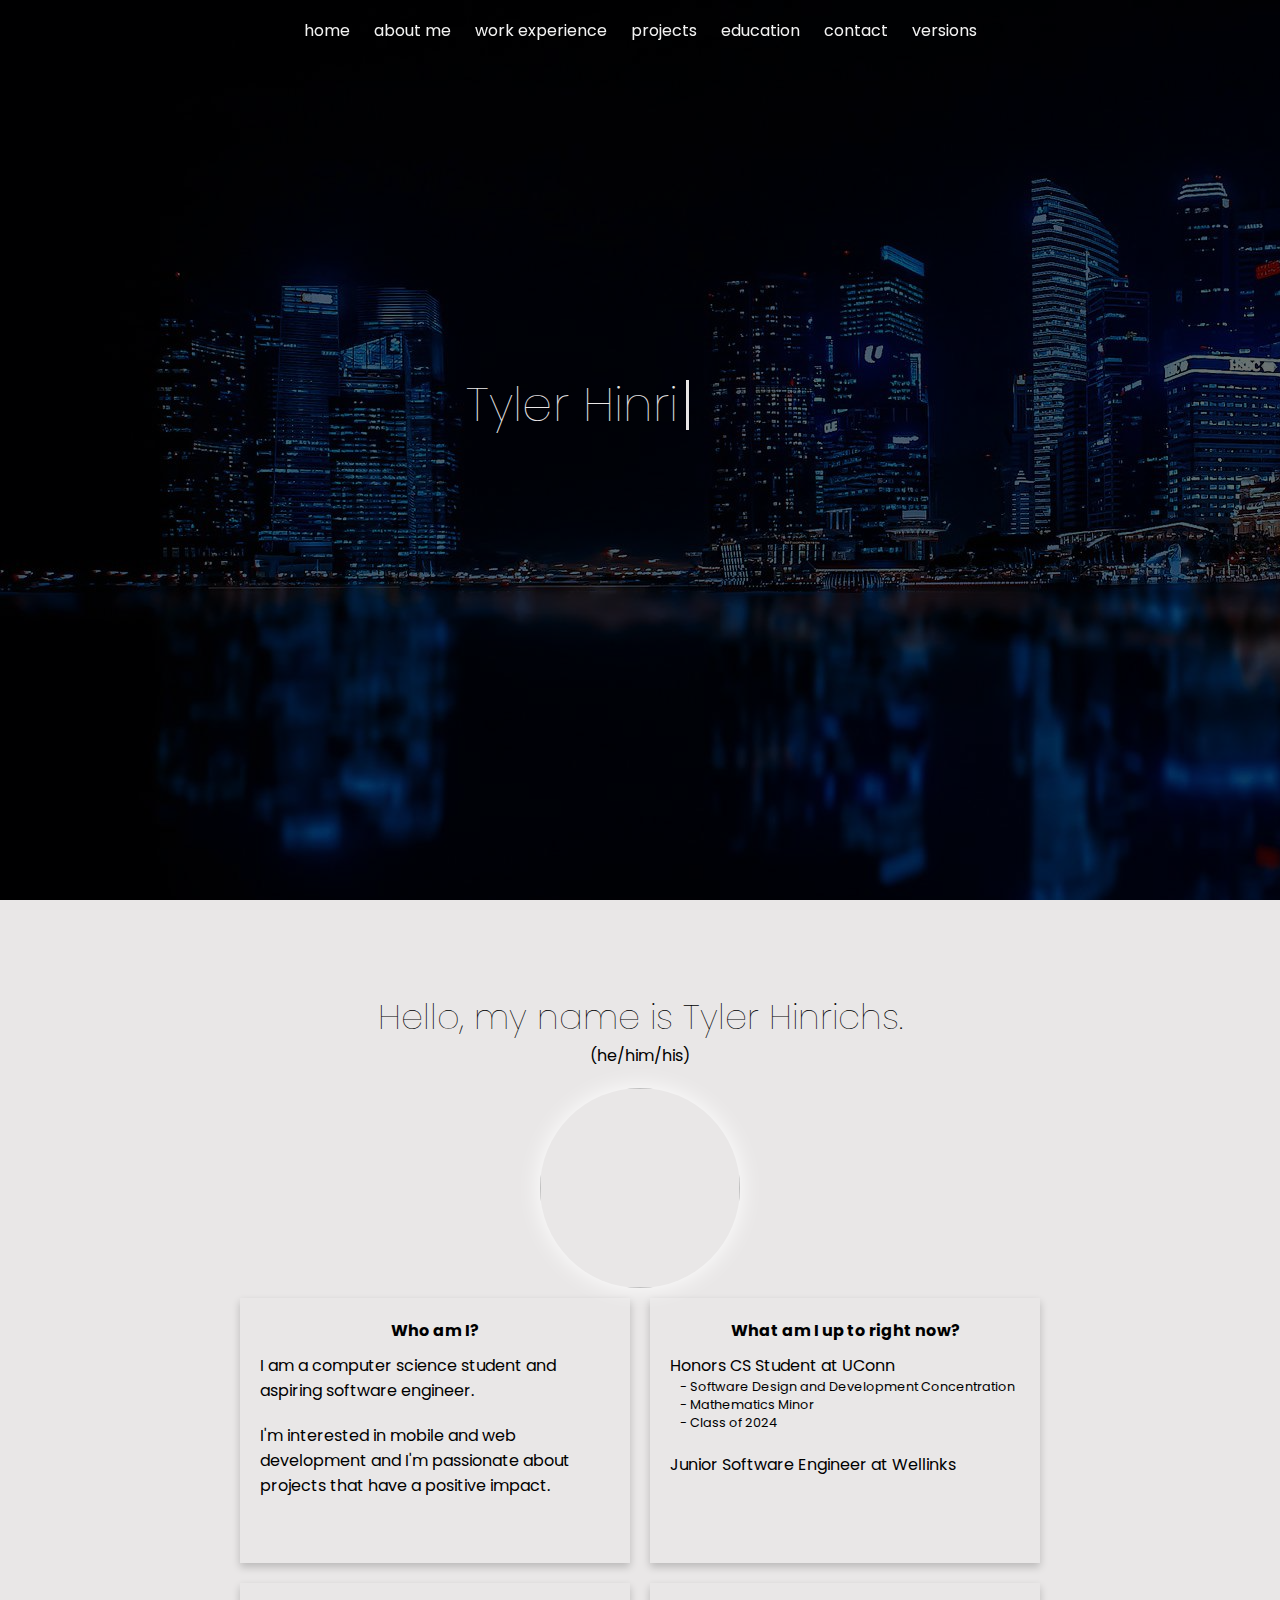
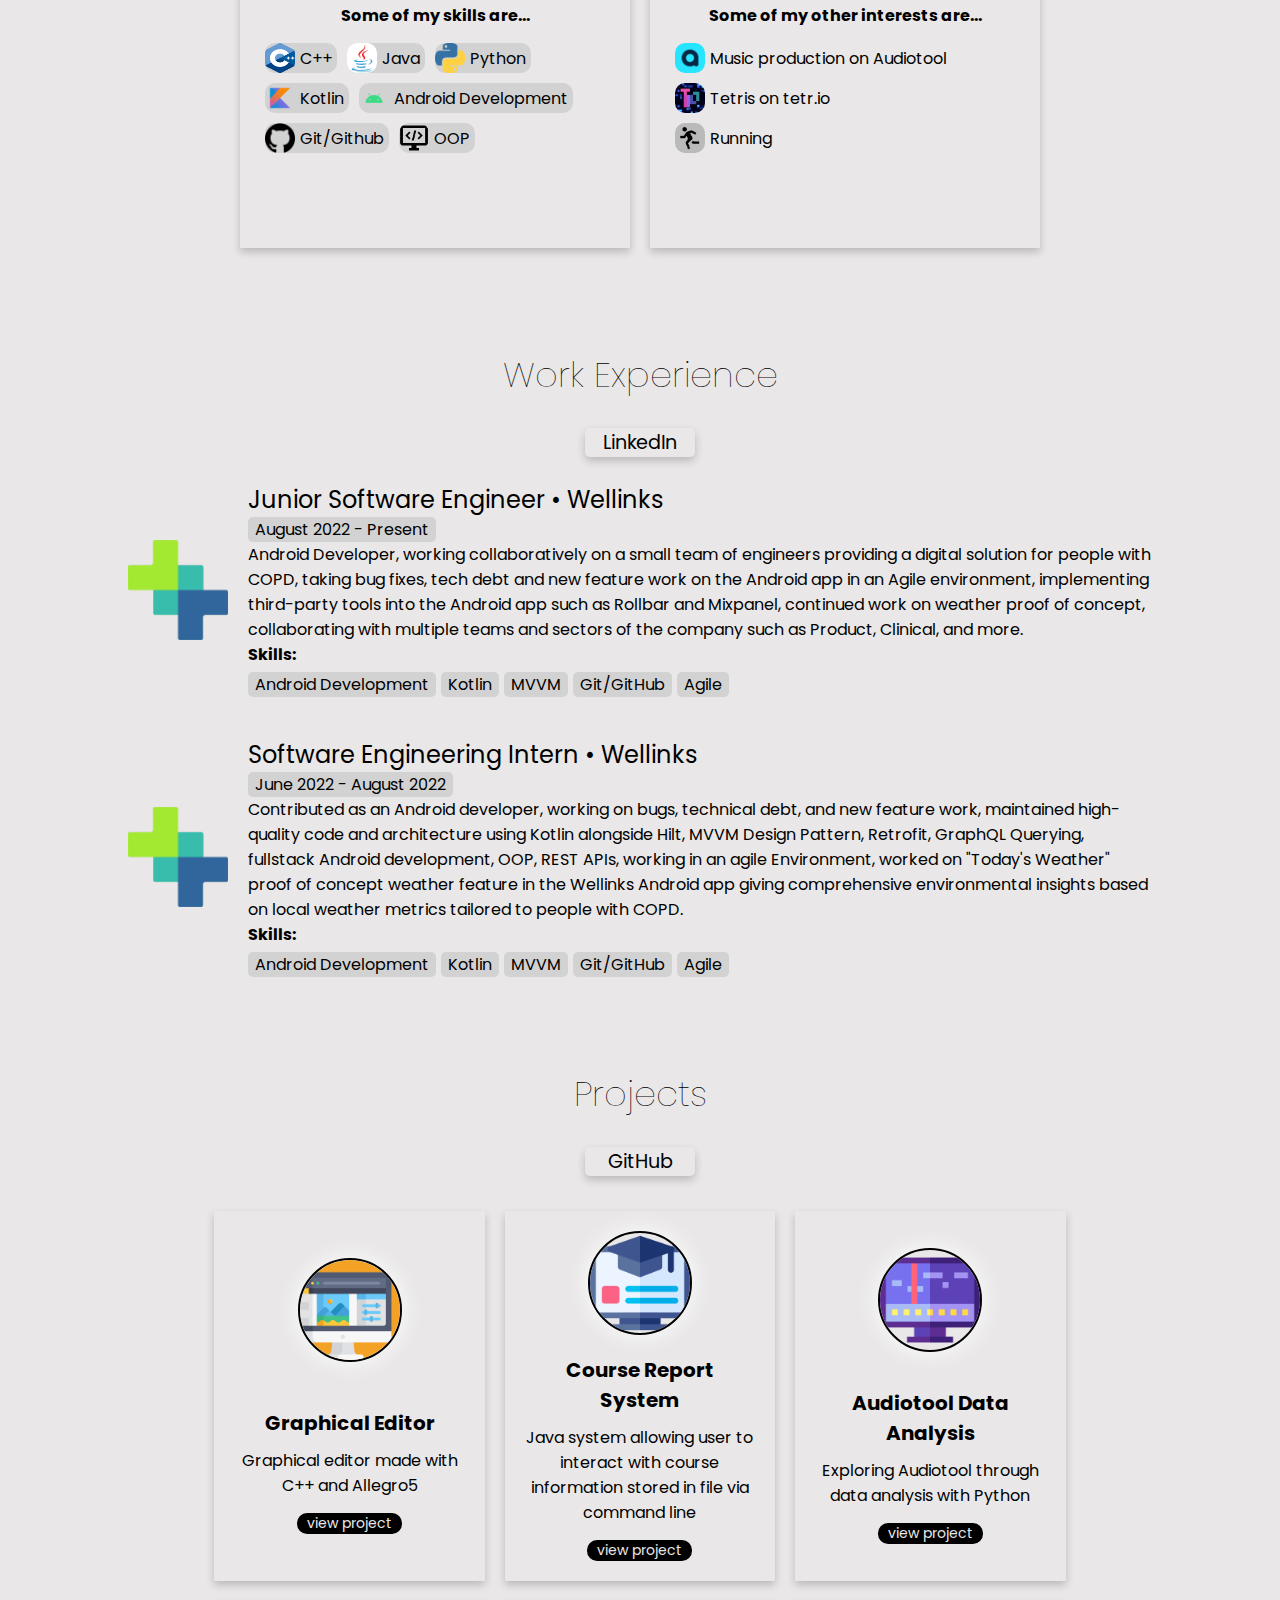
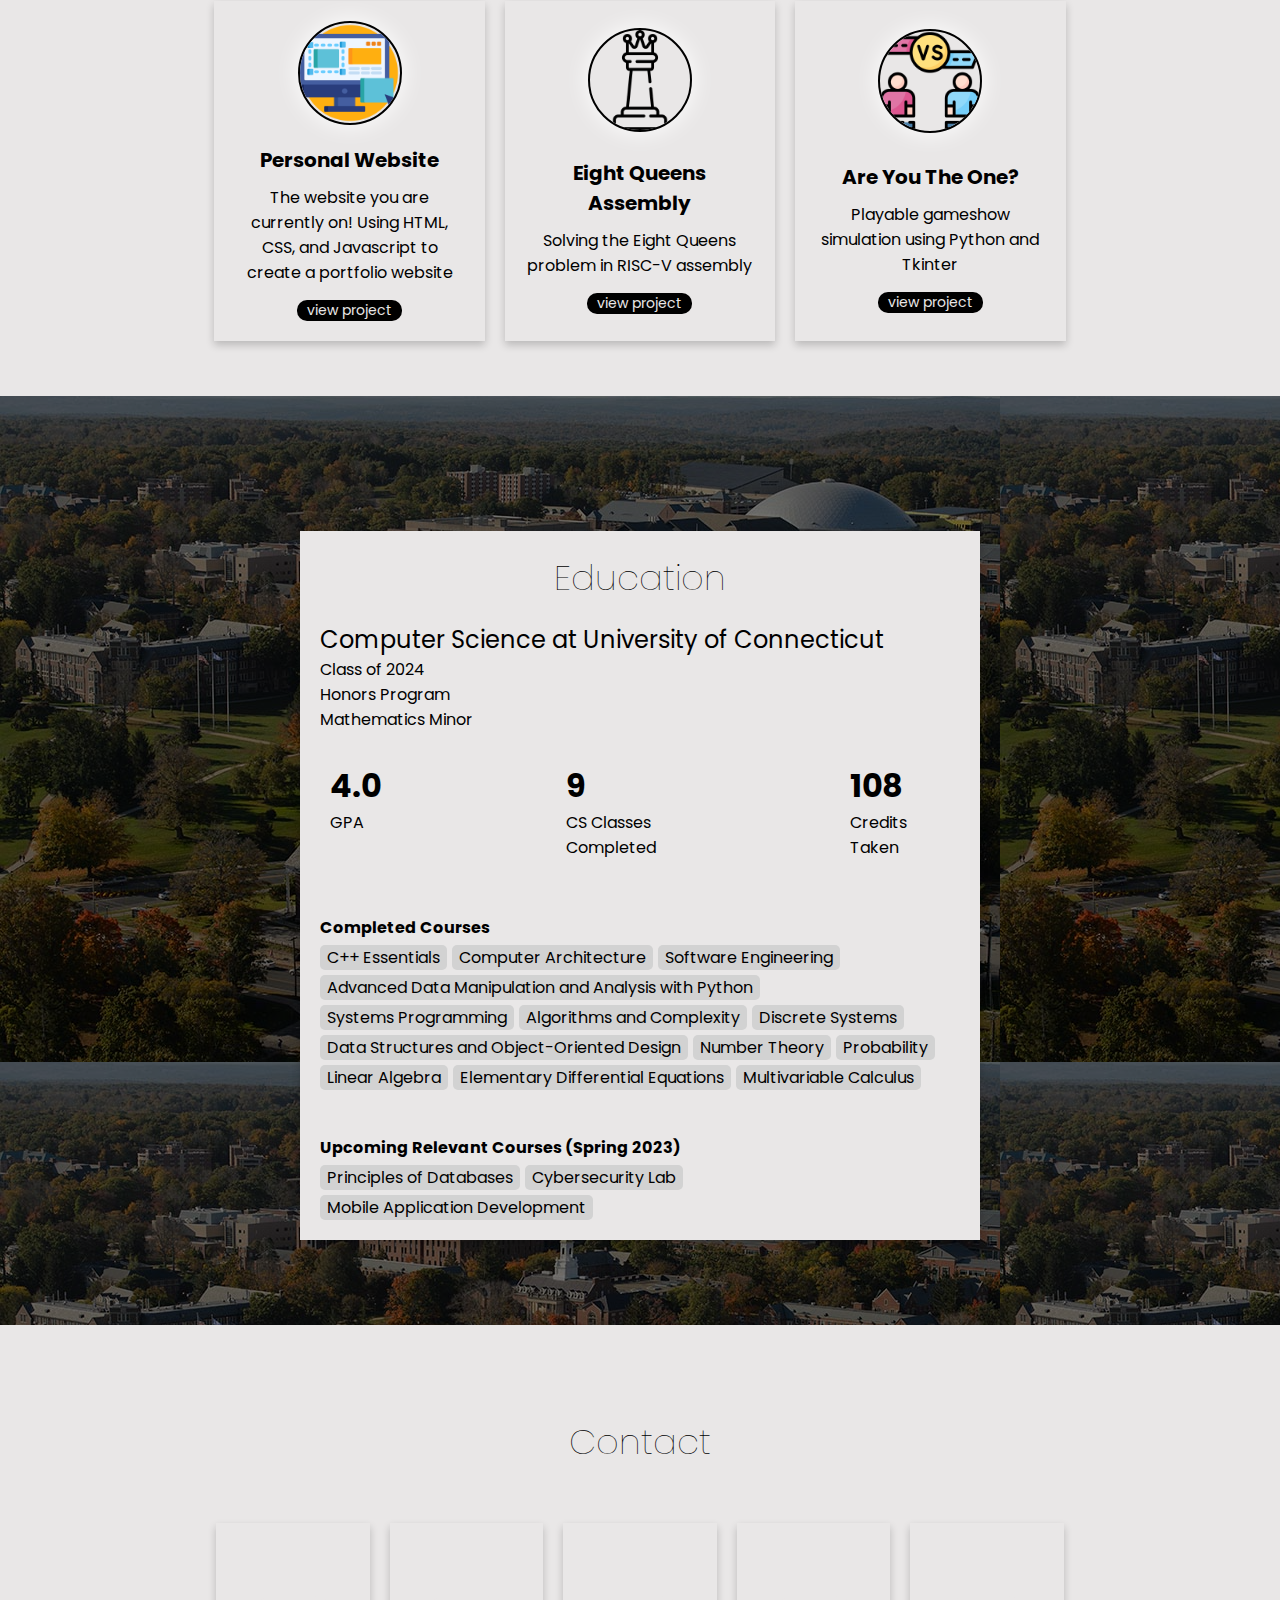
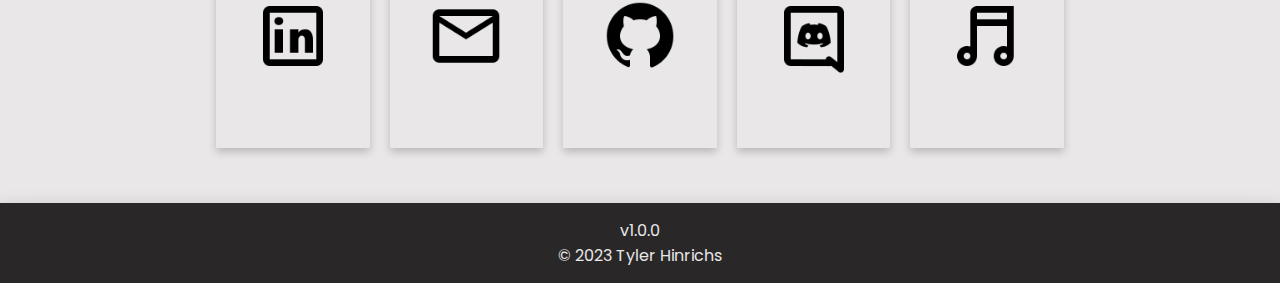
==== commit 46d7b550: "edit index.html" ====
--- a/index.html
+++ b/index.html
@@ -37,7 +37,7 @@
                     <div id="intro-name-container" class="intro-name"></div>
                     <span id="cursor" class="input-cursor"></span>
                 </div>
-                <div id="intro-info-container" class="intro-info">CS Student and aspiring SWE</div>
+                <div id="intro-info-container" class="intro-info">CS Student and Full Stack Software Engineer</div>
                 <img id="intro-expand" onclick="location.href='/#aboutme'" class="intro-image" src="images/expand-arrow.png">
             </div>
         </div>
--- a/styles/main.css
+++ b/styles/main.css
@@ -185,9 +185,7 @@
     background-color: rgb(0, 8, 24, 0.5);
     padding-top: 15px;
     padding-bottom: 15px;
-    /* margin: 20px; */
     border-radius: 20px;
-    /* position: absolute; */
 }
 
 @media screen and (min-width:600px) {
@@ -202,65 +200,6 @@
     }
 }
 
-
-
-
-
-
-#display,
-.joke,
-.joke-text {
-    margin: auto;
-    text-align: center;
-}
-
-.joke {
-    background-color: rgb(23, 23, 32);
-    color: rgb(233, 231, 231);
-    width: 12em;
-    padding: 1em;
-    font-size: 90%;
-    border-radius: 60px;
-    /* margin-top: 40px; */
-    align-content: center;
-    border-color: white;
-    border-style: solid;
-    white-space: normal;
-}
-
-#display {
-    margin-top: 20px;
-    background-color: rgb(233, 231, 231);
-    color: black;
-    width: clamp(200px, 50%, 30em);
-    font-size: 1em;
-    padding: 1em;
-    word-wrap: break-word;
-    border-radius: 20px;
-    text-align: center;
-    white-space: normal;
-    display: block;
-    max-height: 60vh;
-    overflow: auto;
-    /* transition: 0.2s; */
-    /* transition: 0.3s; */
-}
-
-.joke-text {
-    margin-top: 18px;
-    font-size: 0.7em;
-}
-
-.joke-text a,
-.versions-link {
-    color: rgb(100, 230, 223);
-    text-decoration: none;
-}
-
-/* .joke:hover {
-    width: 10.5em;
-} */
-
 footer {
     background: #8f8f8f;
     width: 100%;
@@ -276,7 +215,6 @@
     position: relative;
     background-image: url("../images/city-adjusted.png");
     margin: auto;
-    /* padding-bottom: 20px; */
     scroll-behavior: smooth;
     display: flex;
     justify-content: center;
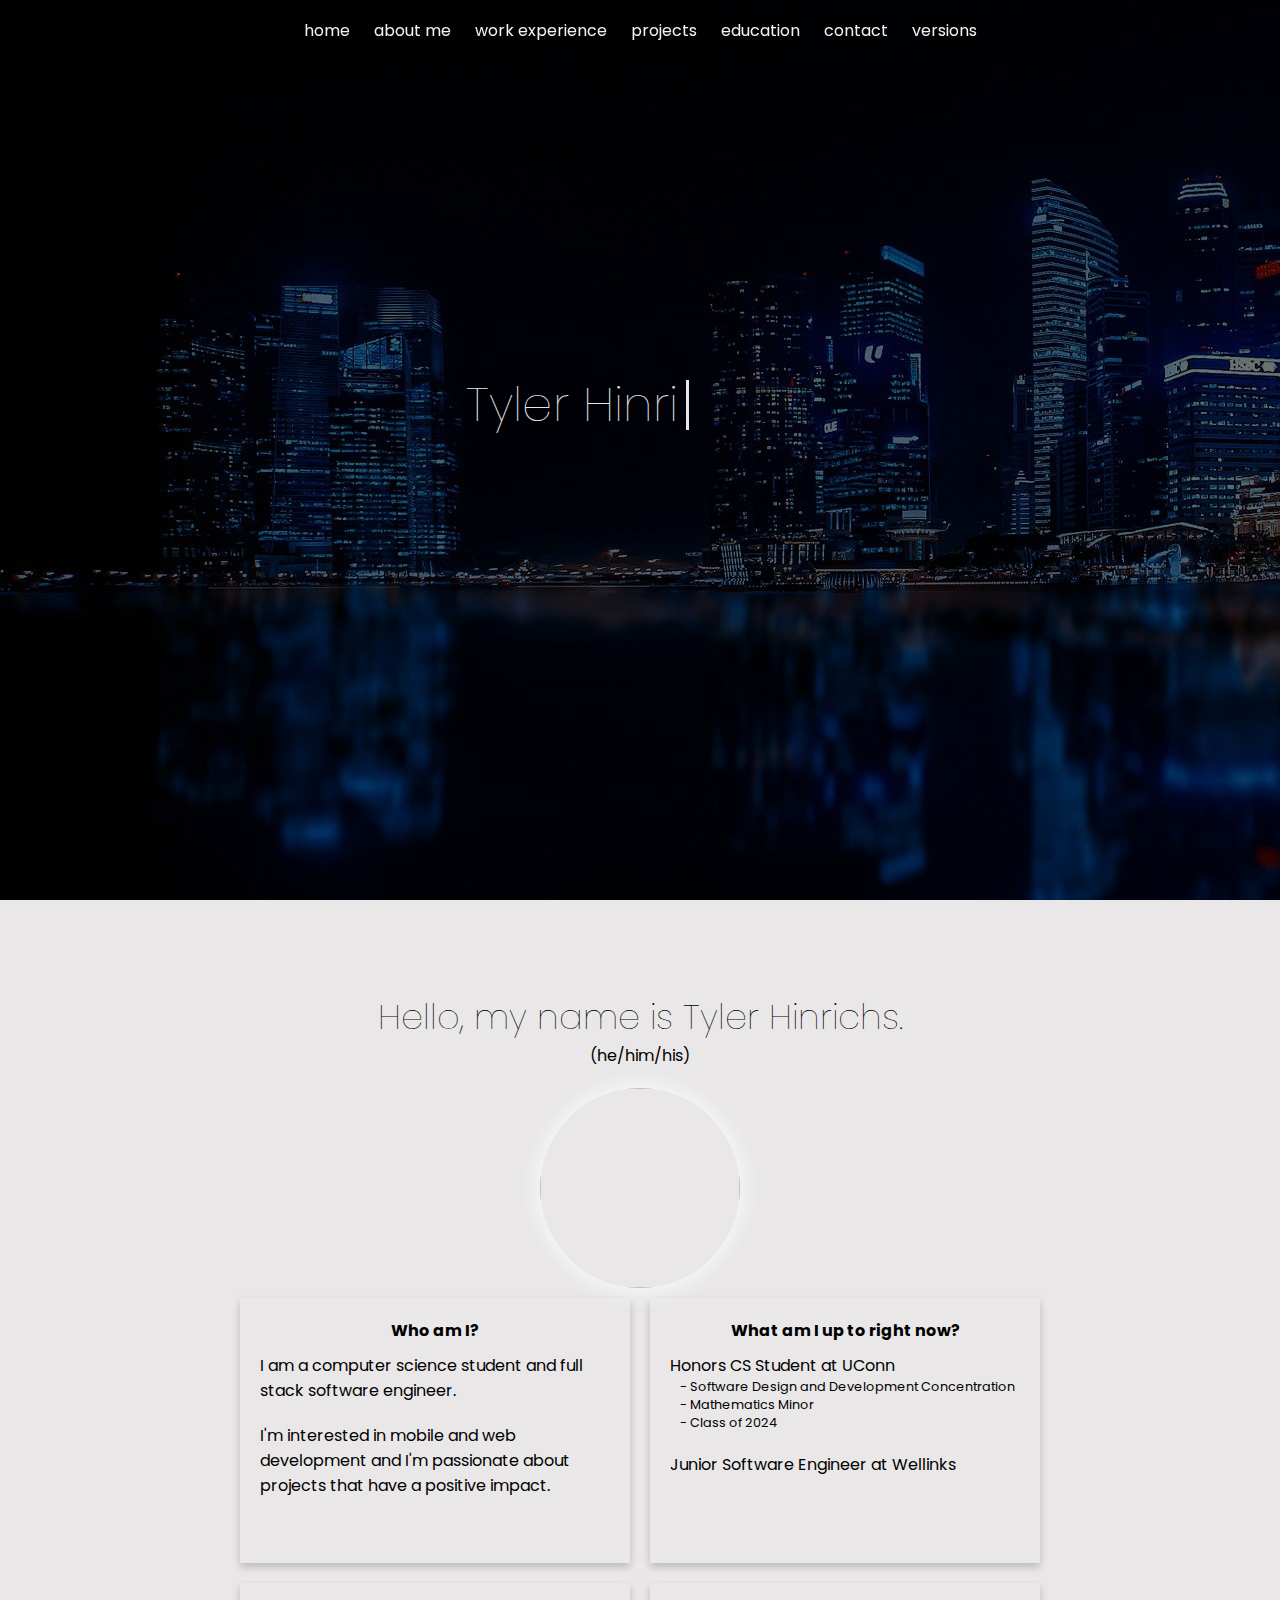
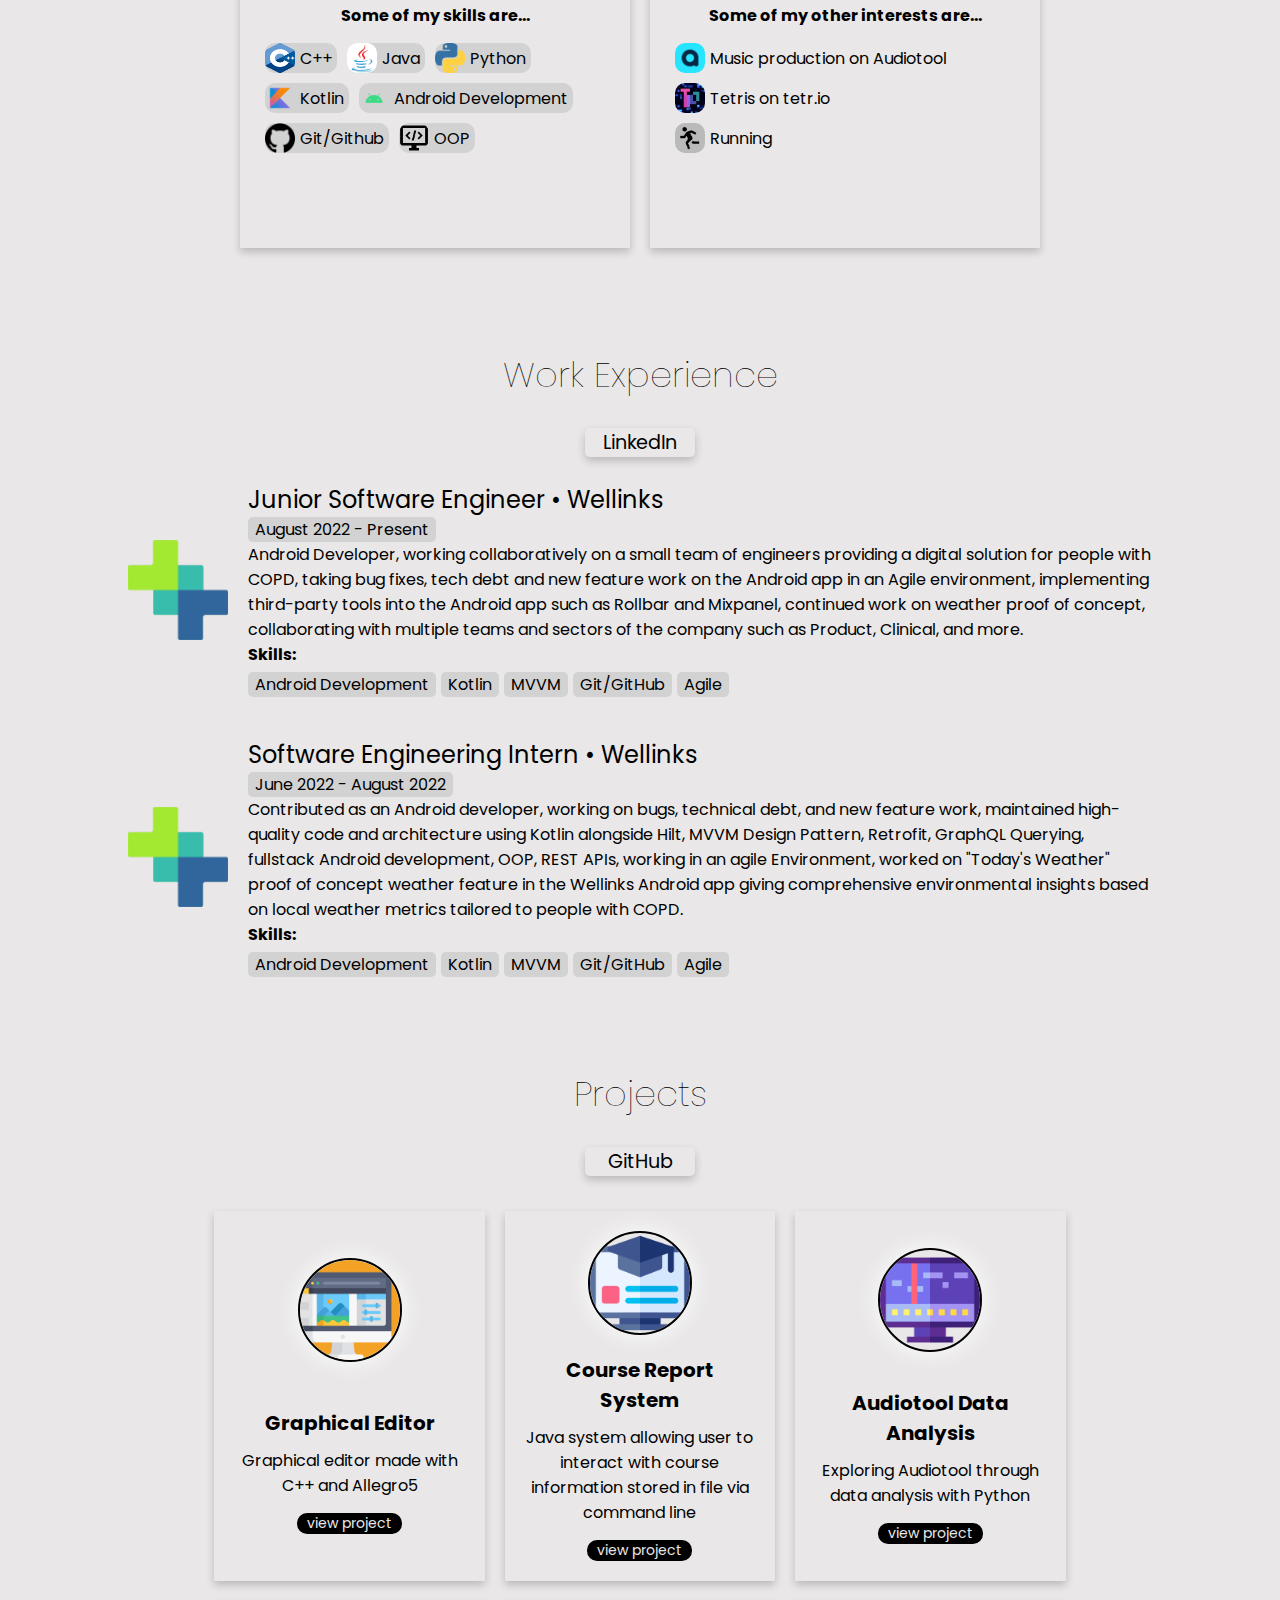
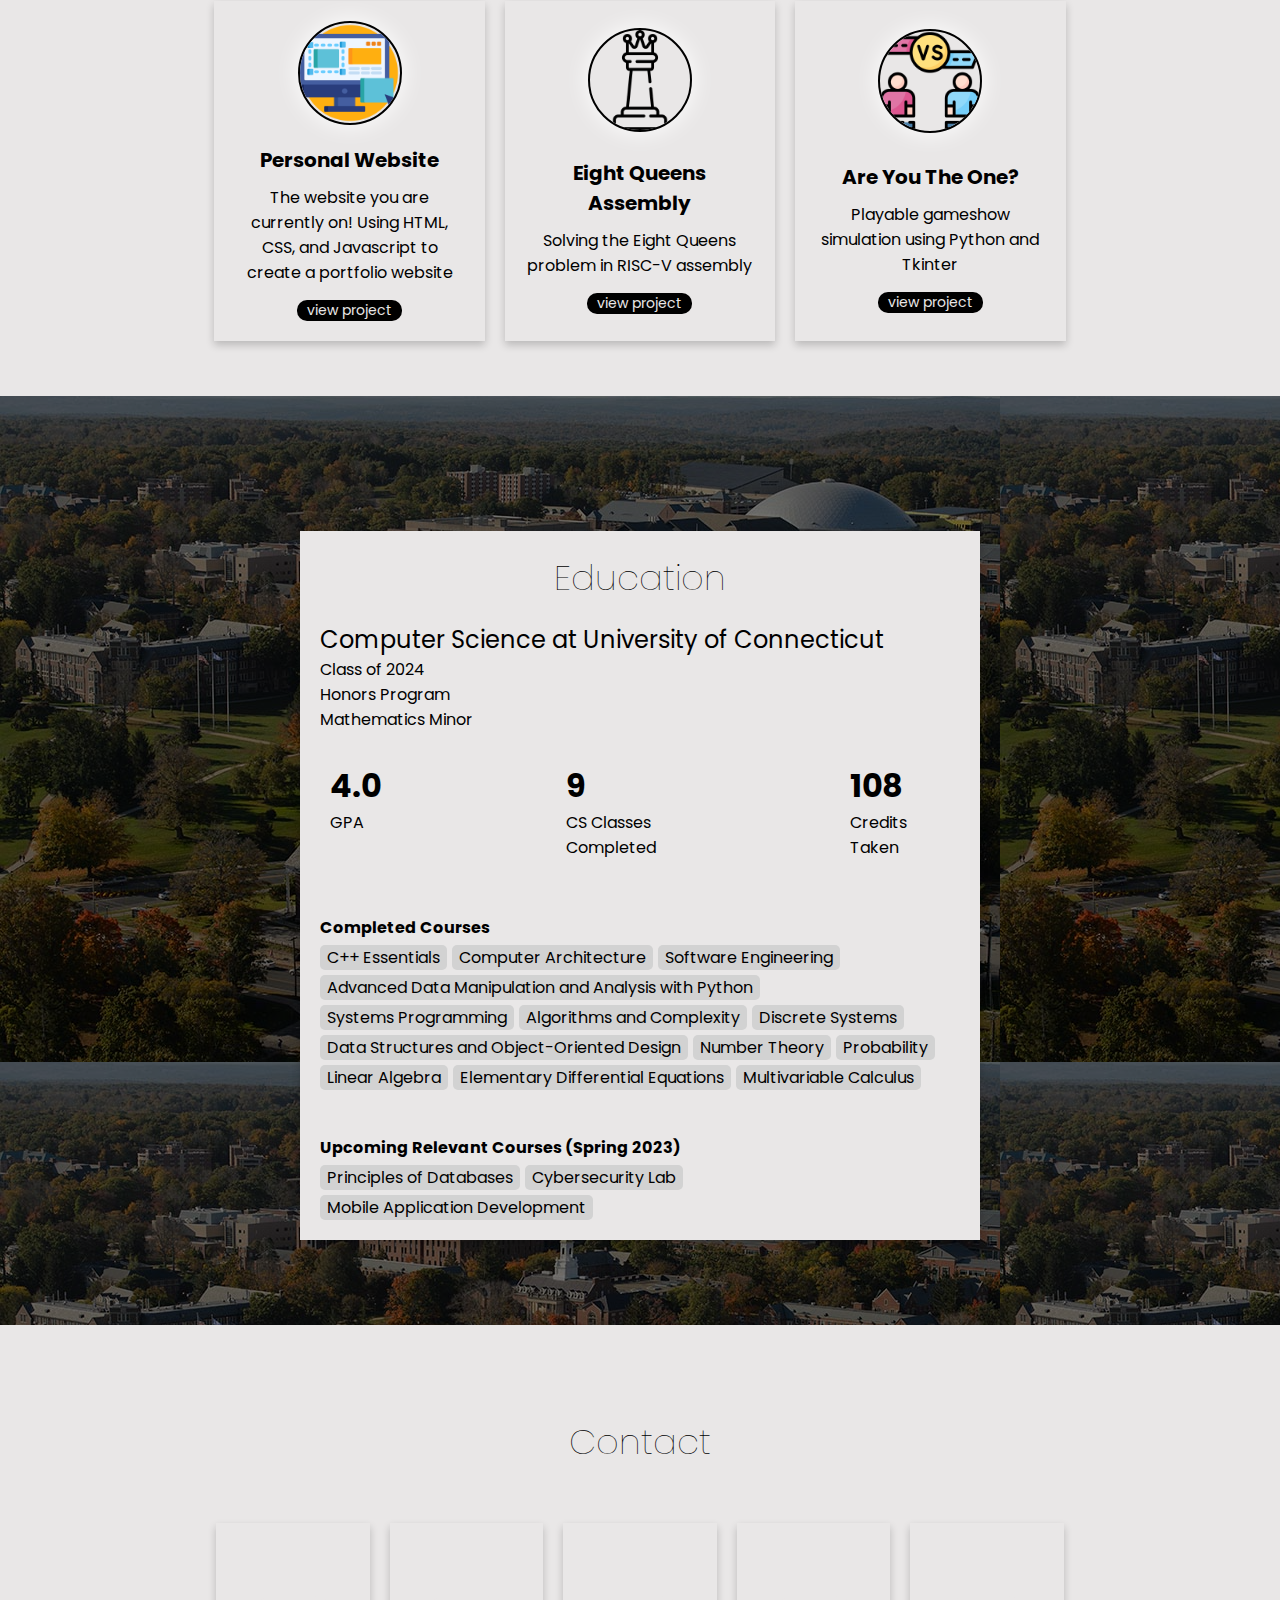
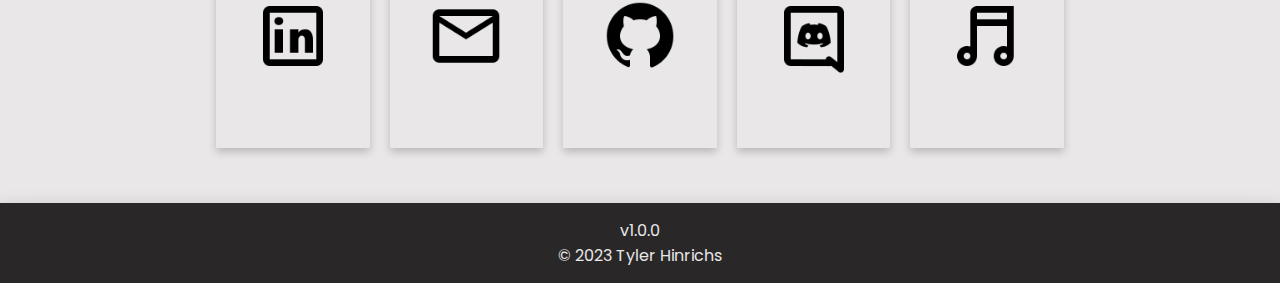
==== commit c7fbf388: "edit text" ====
--- a/index.html
+++ b/index.html
@@ -53,7 +53,7 @@
             <div class="card-container">
                 <div class="card"> 
                     <div class="card-title">Who am I?</div>
-                    <div class="card-item1">I am a computer science student and aspiring software engineer.</div>
+                    <div class="card-item1">I am a computer science student and full stack software engineer.</div>
                     <div class="card-item1">I'm interested in mobile and web development and I'm passionate about projects that have a positive impact.</div>
                 </div>
                 <div class="card">
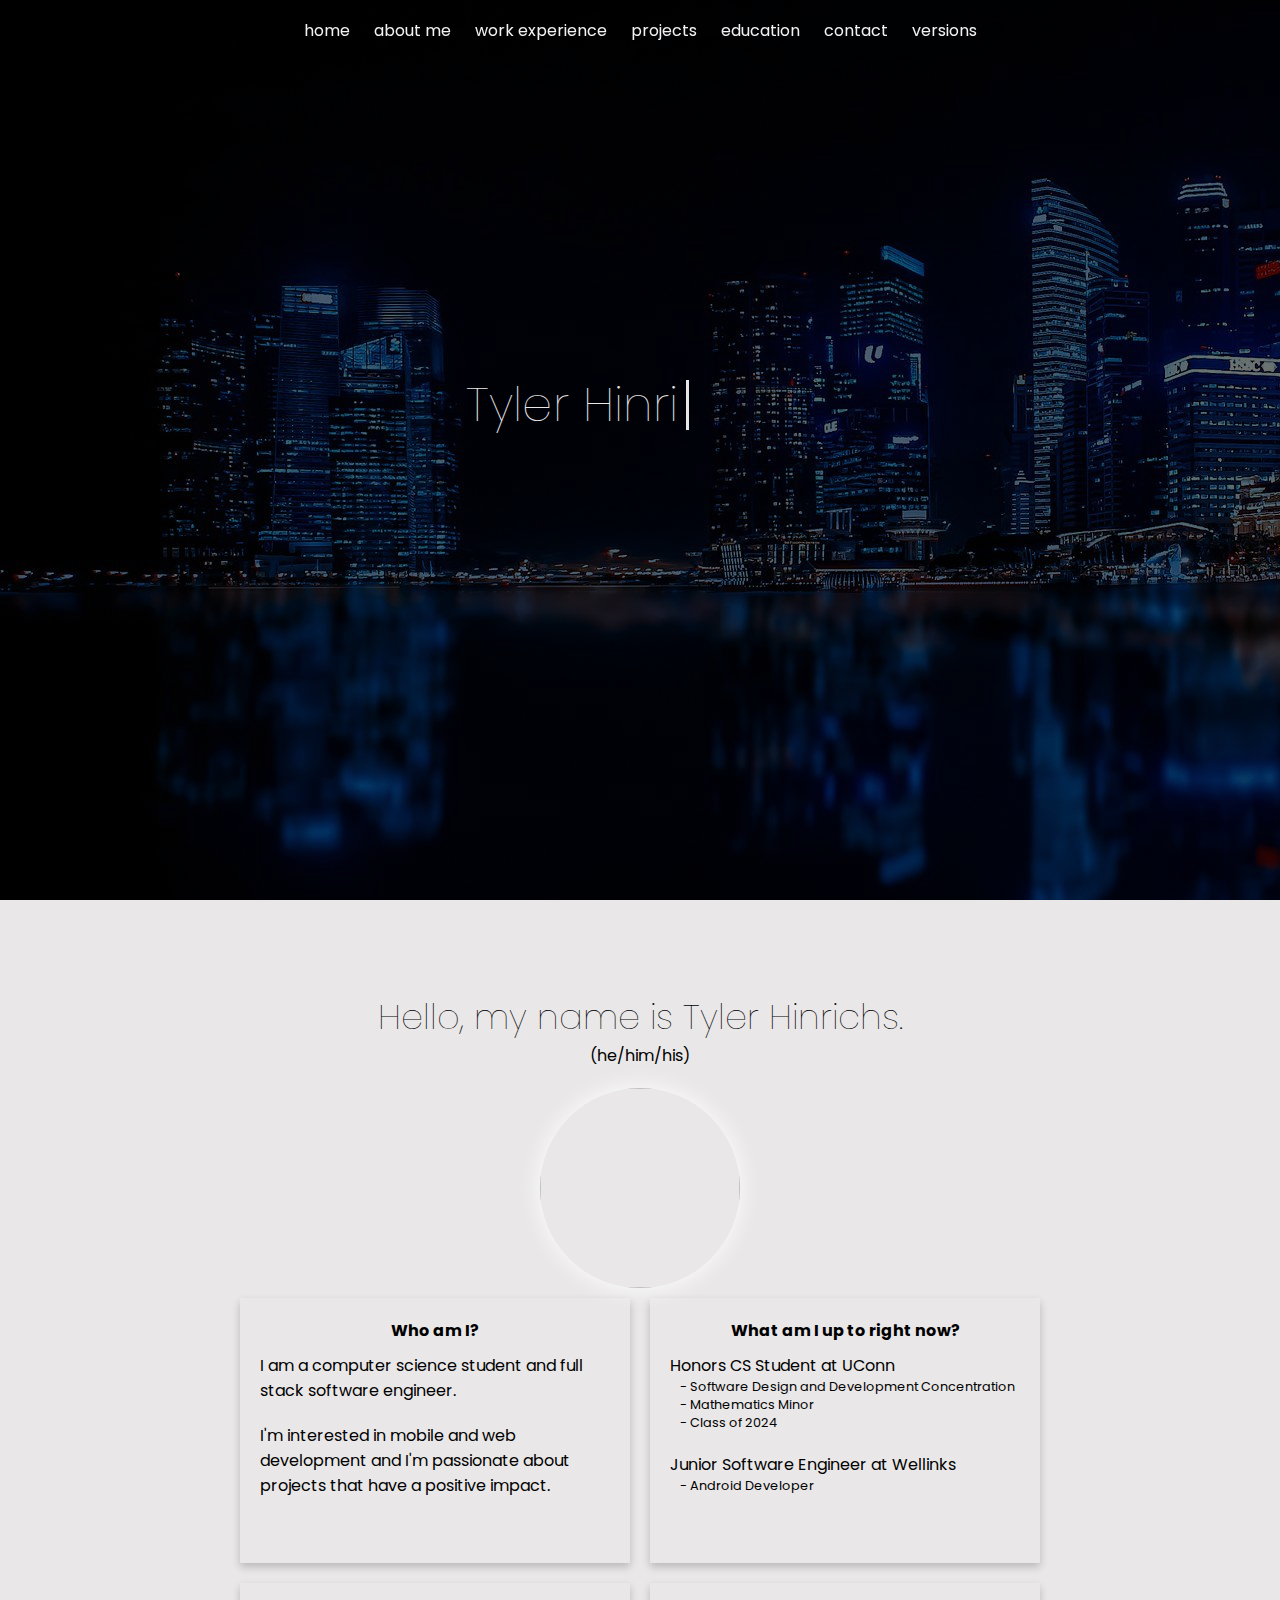
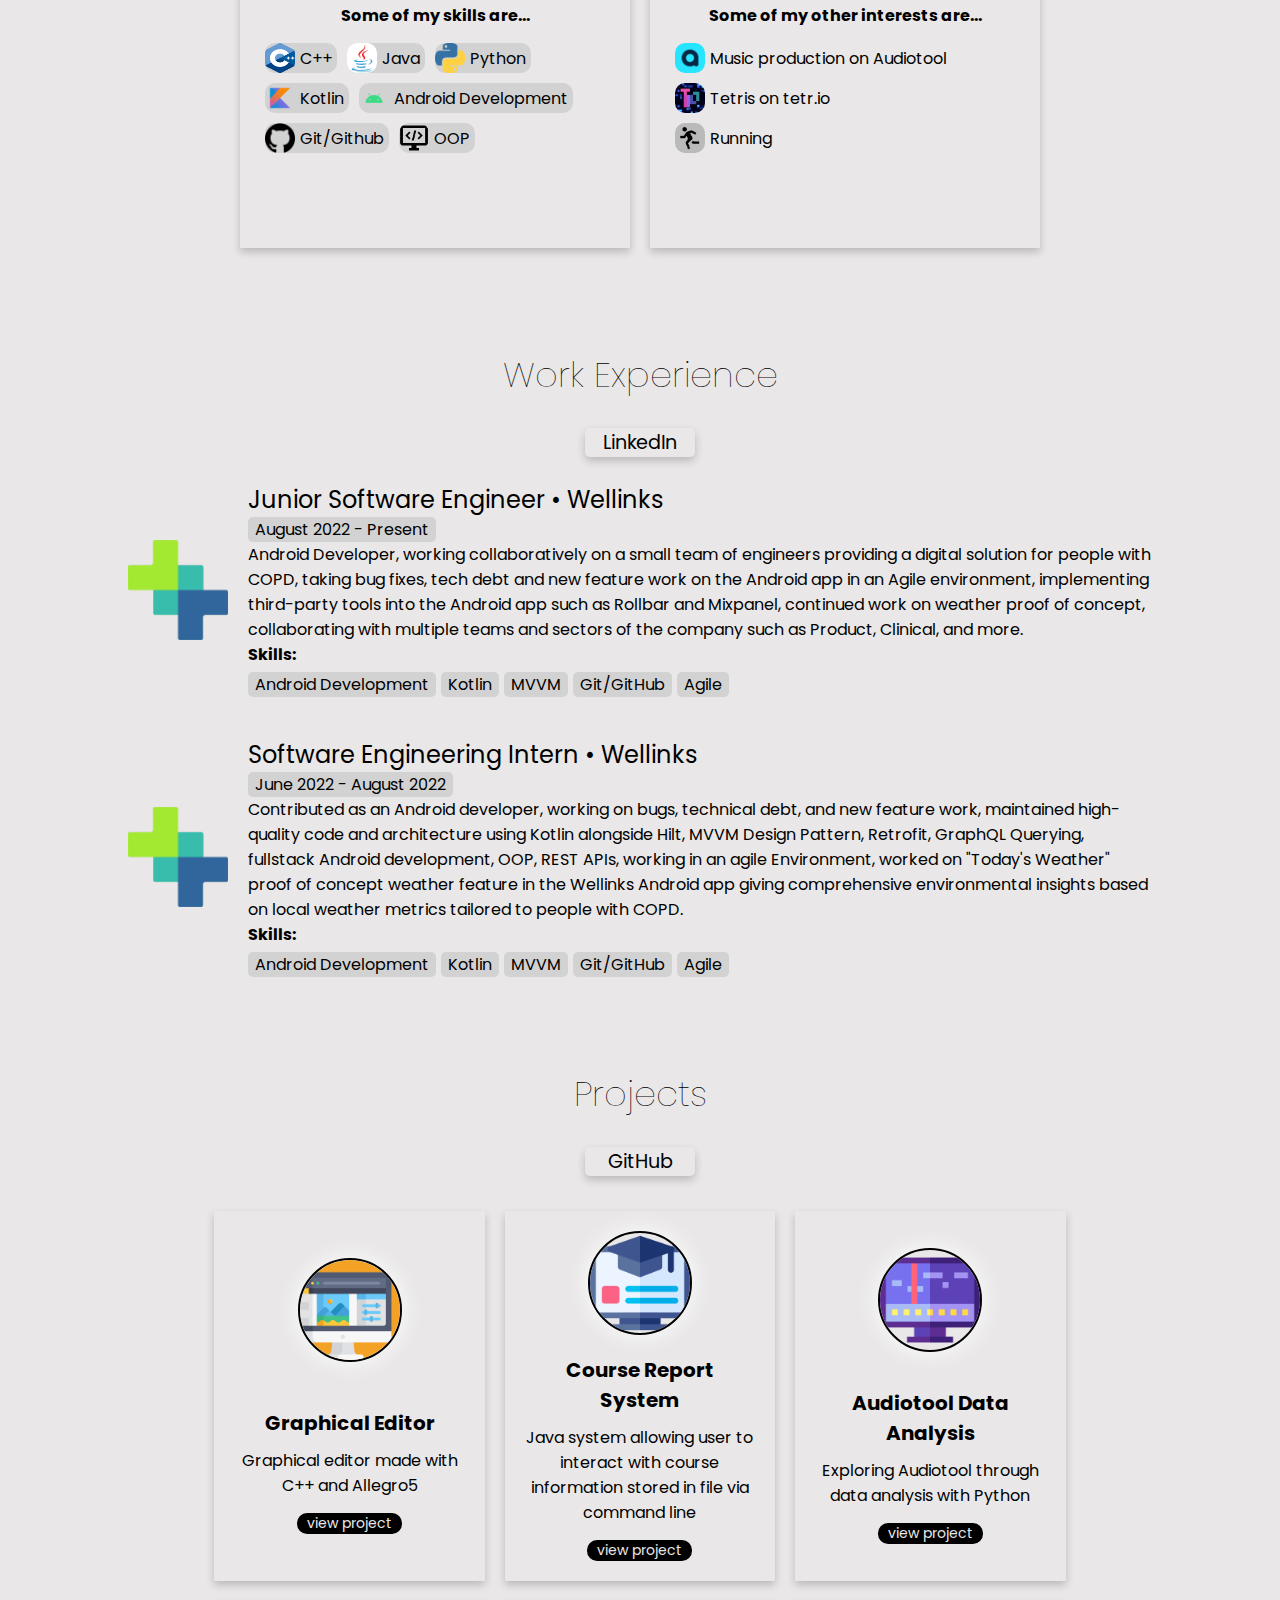
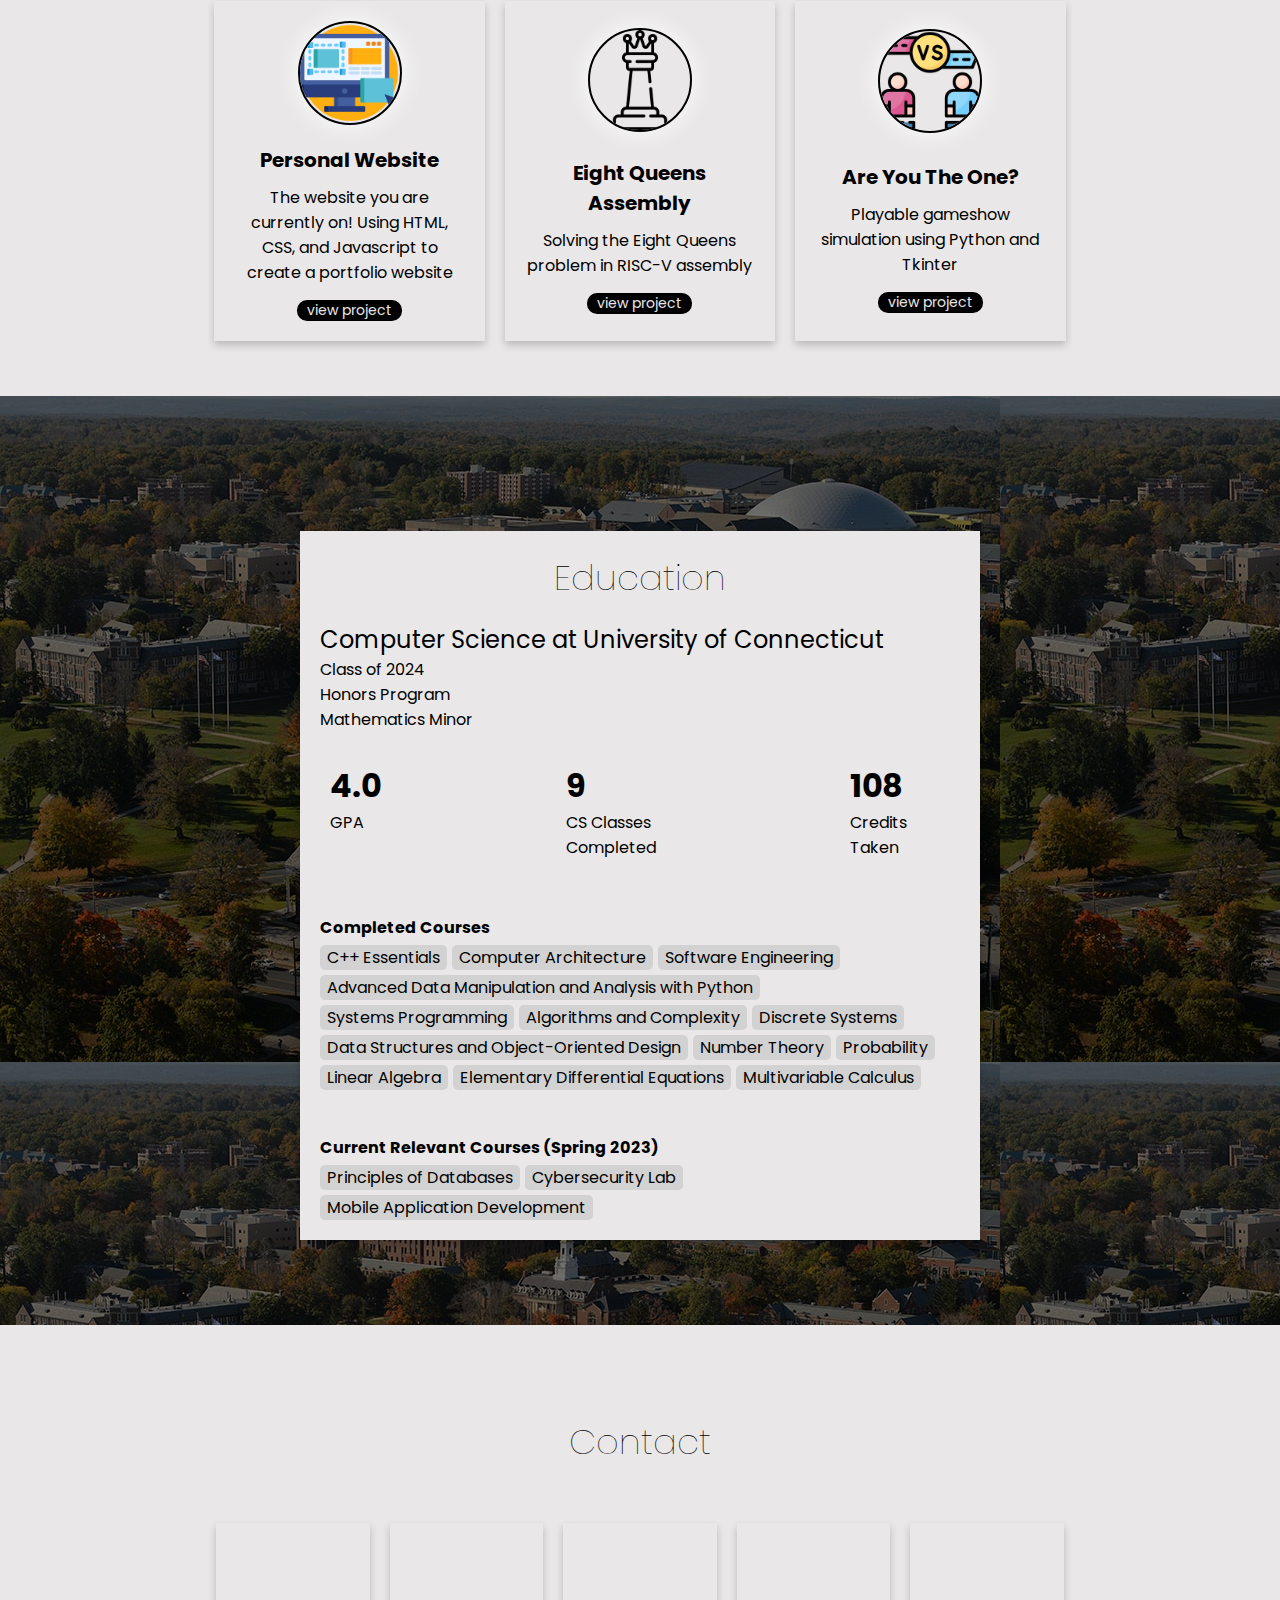
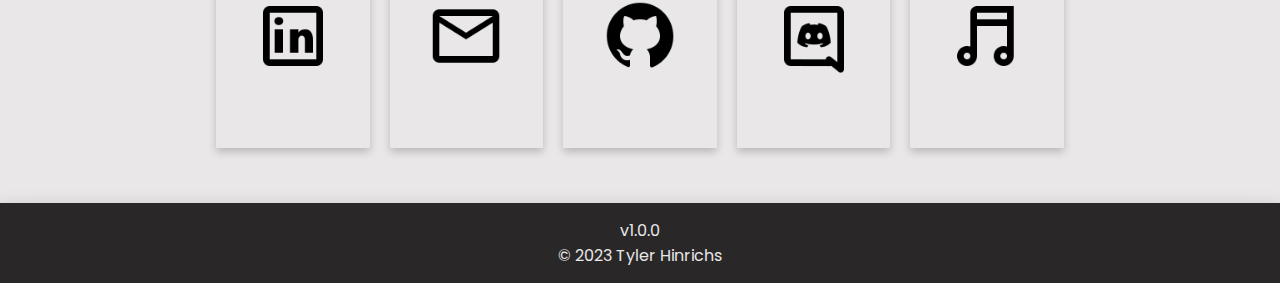
==== commit 2eff9d5e: "more edits" ====
--- a/index.html
+++ b/index.html
@@ -63,6 +63,7 @@
                     <div class="card-subheader">- Mathematics Minor</div>
                     <div class="card-subheader card-item1">- Class of 2024</div>
                     <div>Junior Software Engineer at Wellinks</div>
+                    <div class="card-subheader">- Android Developer</div>
                 </div>
                 <div class="card">
                     <div class="card-title">
@@ -190,7 +191,7 @@
                     <div class="gray-bg margin-add1">Multivariable Calculus</div>
                 </div>
                 <div class="top-space-smallest"></div>
-                <div class="skills-label">Upcoming Relevant Courses (Spring 2023)</div>
+                <div class="skills-label">Current Relevant Courses (Spring 2023)</div>
                 <div class="skills-holder">
                     <div class="gray-bg margin-add1">Principles of Databases</div>
                     <div class="gray-bg margin-add1">Cybersecurity Lab</div>
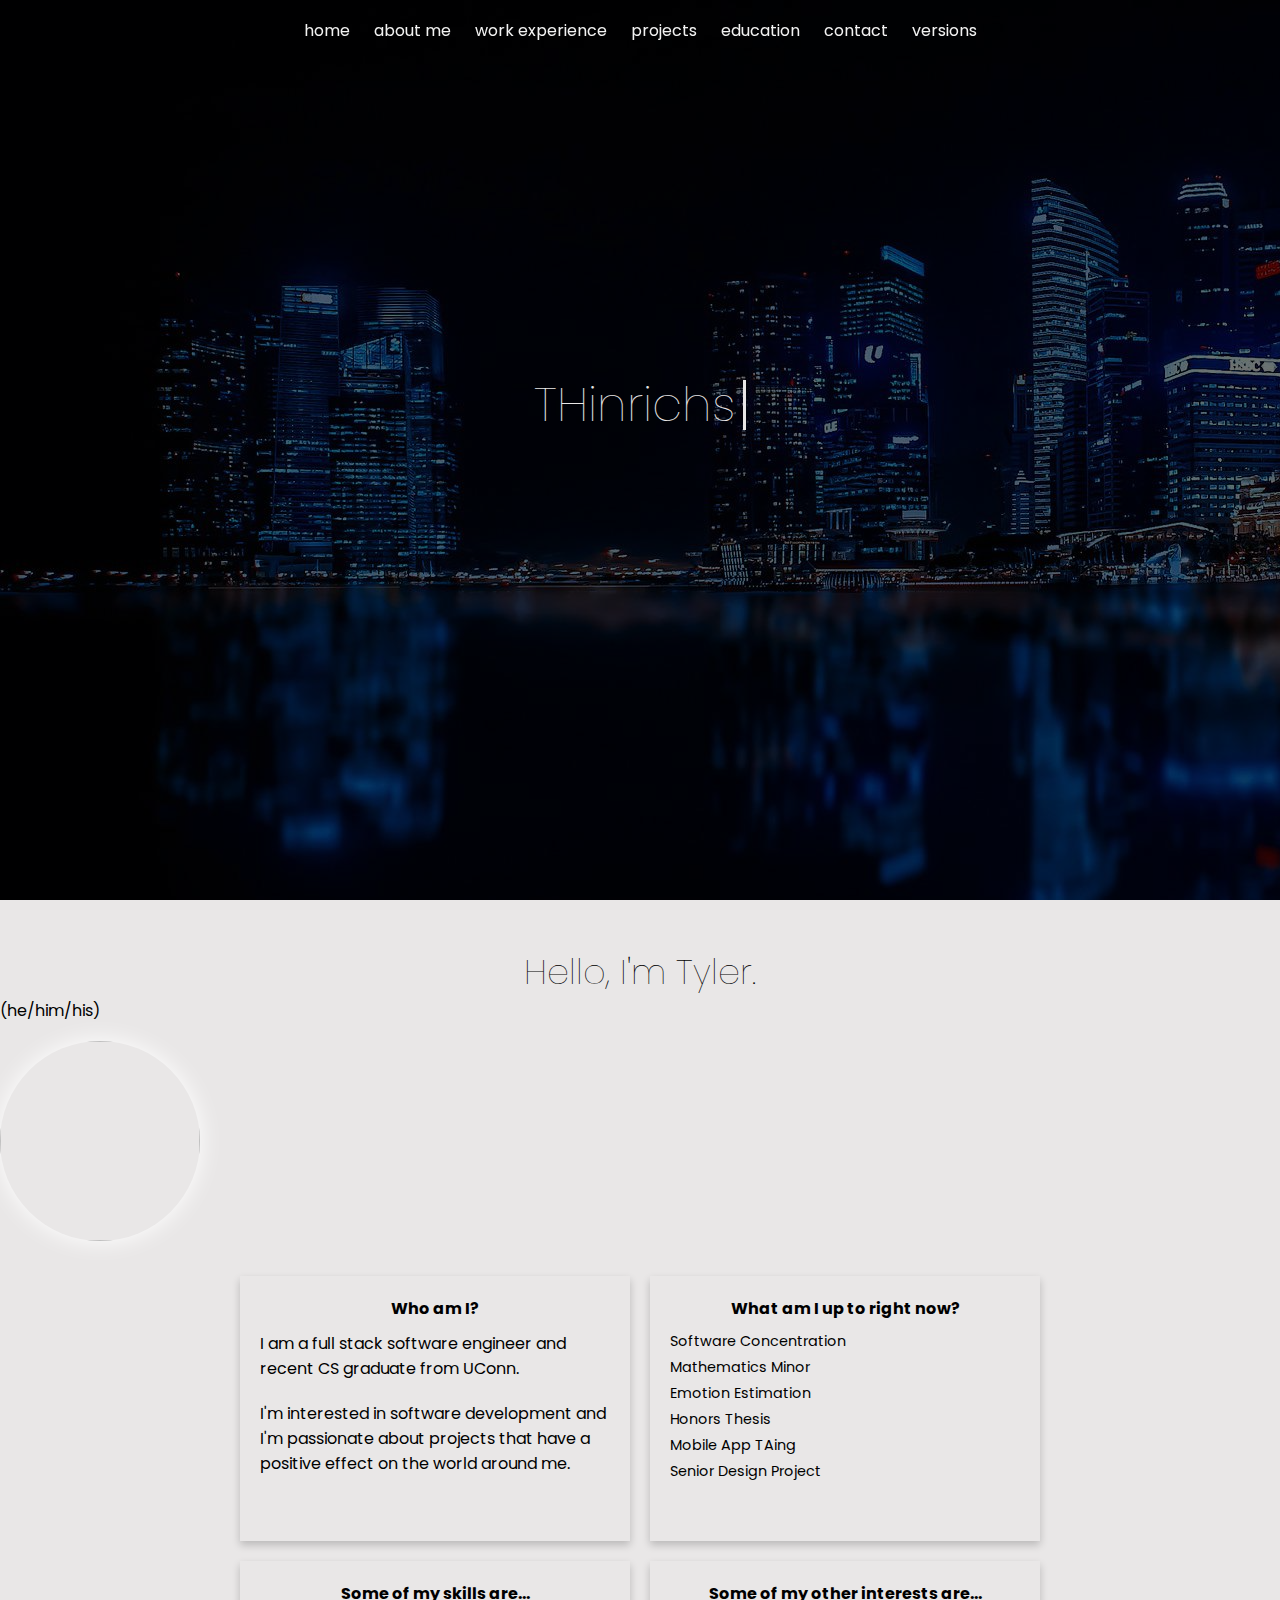
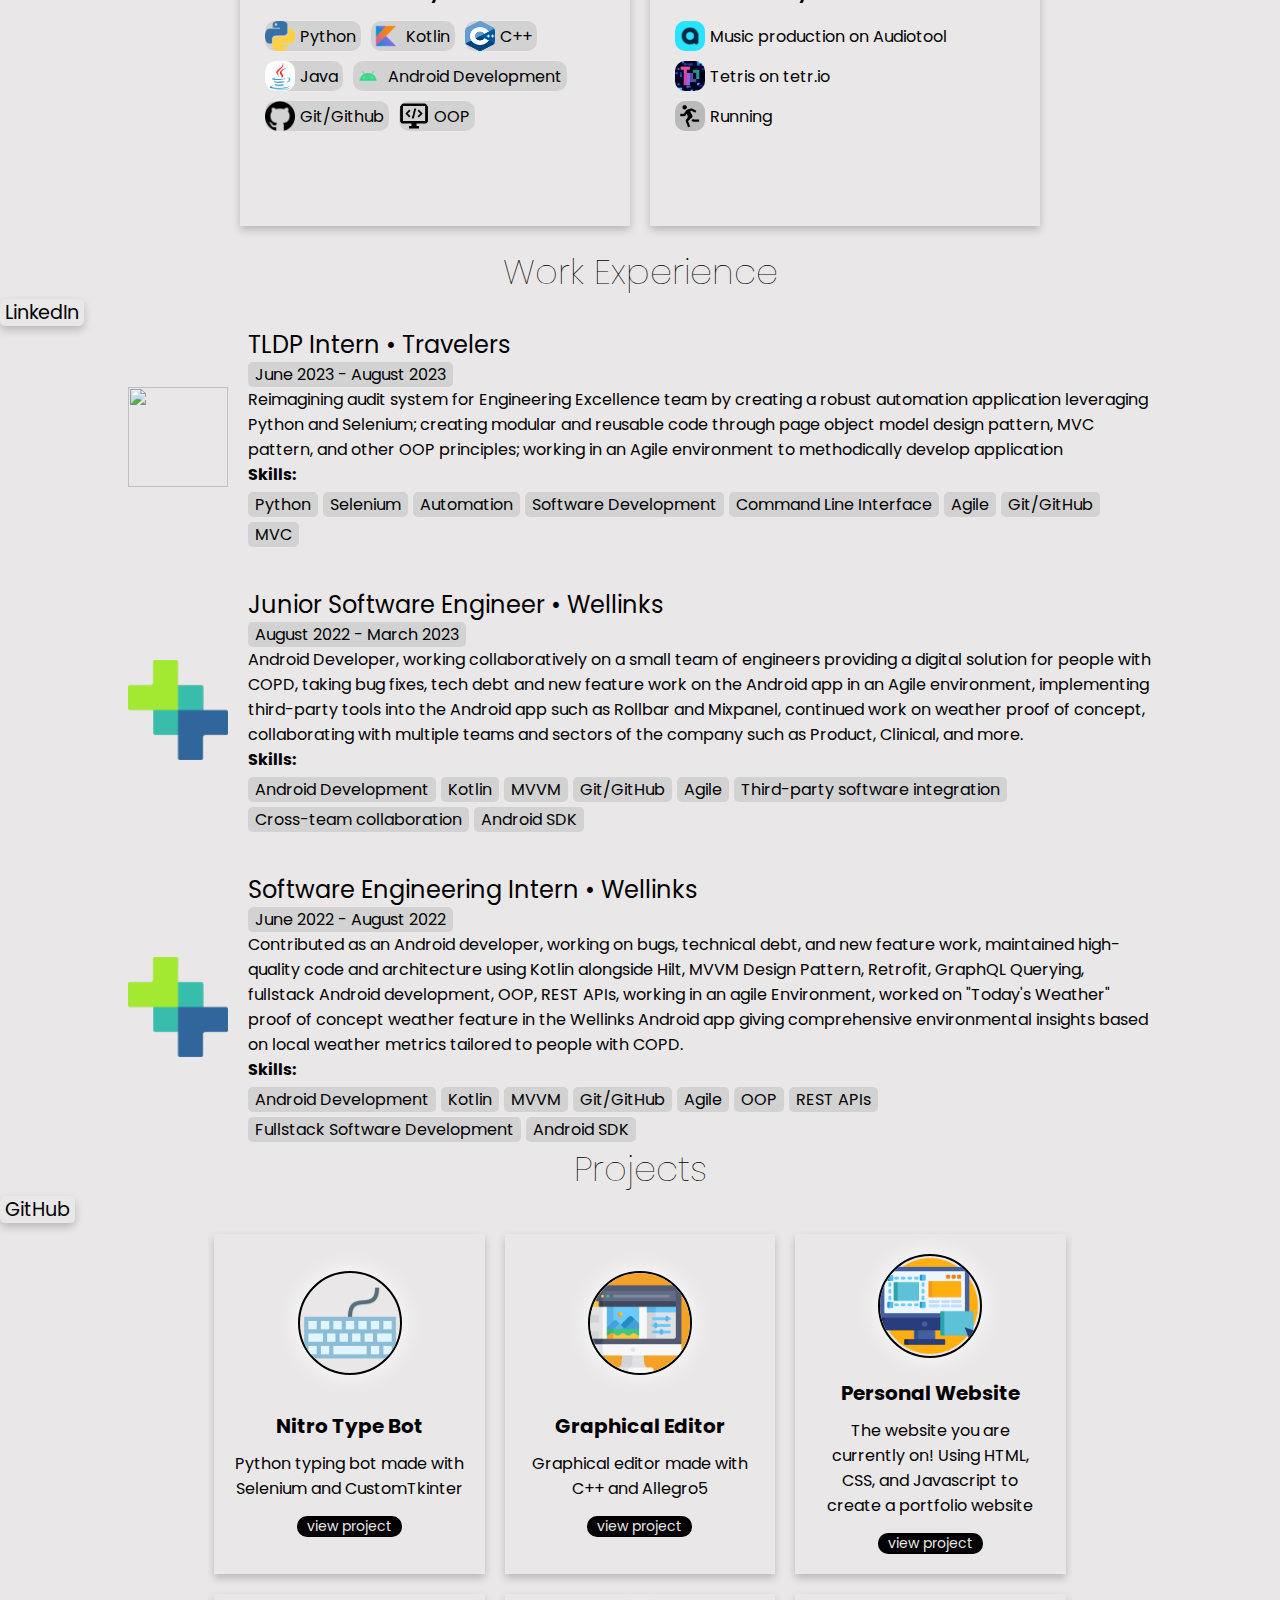
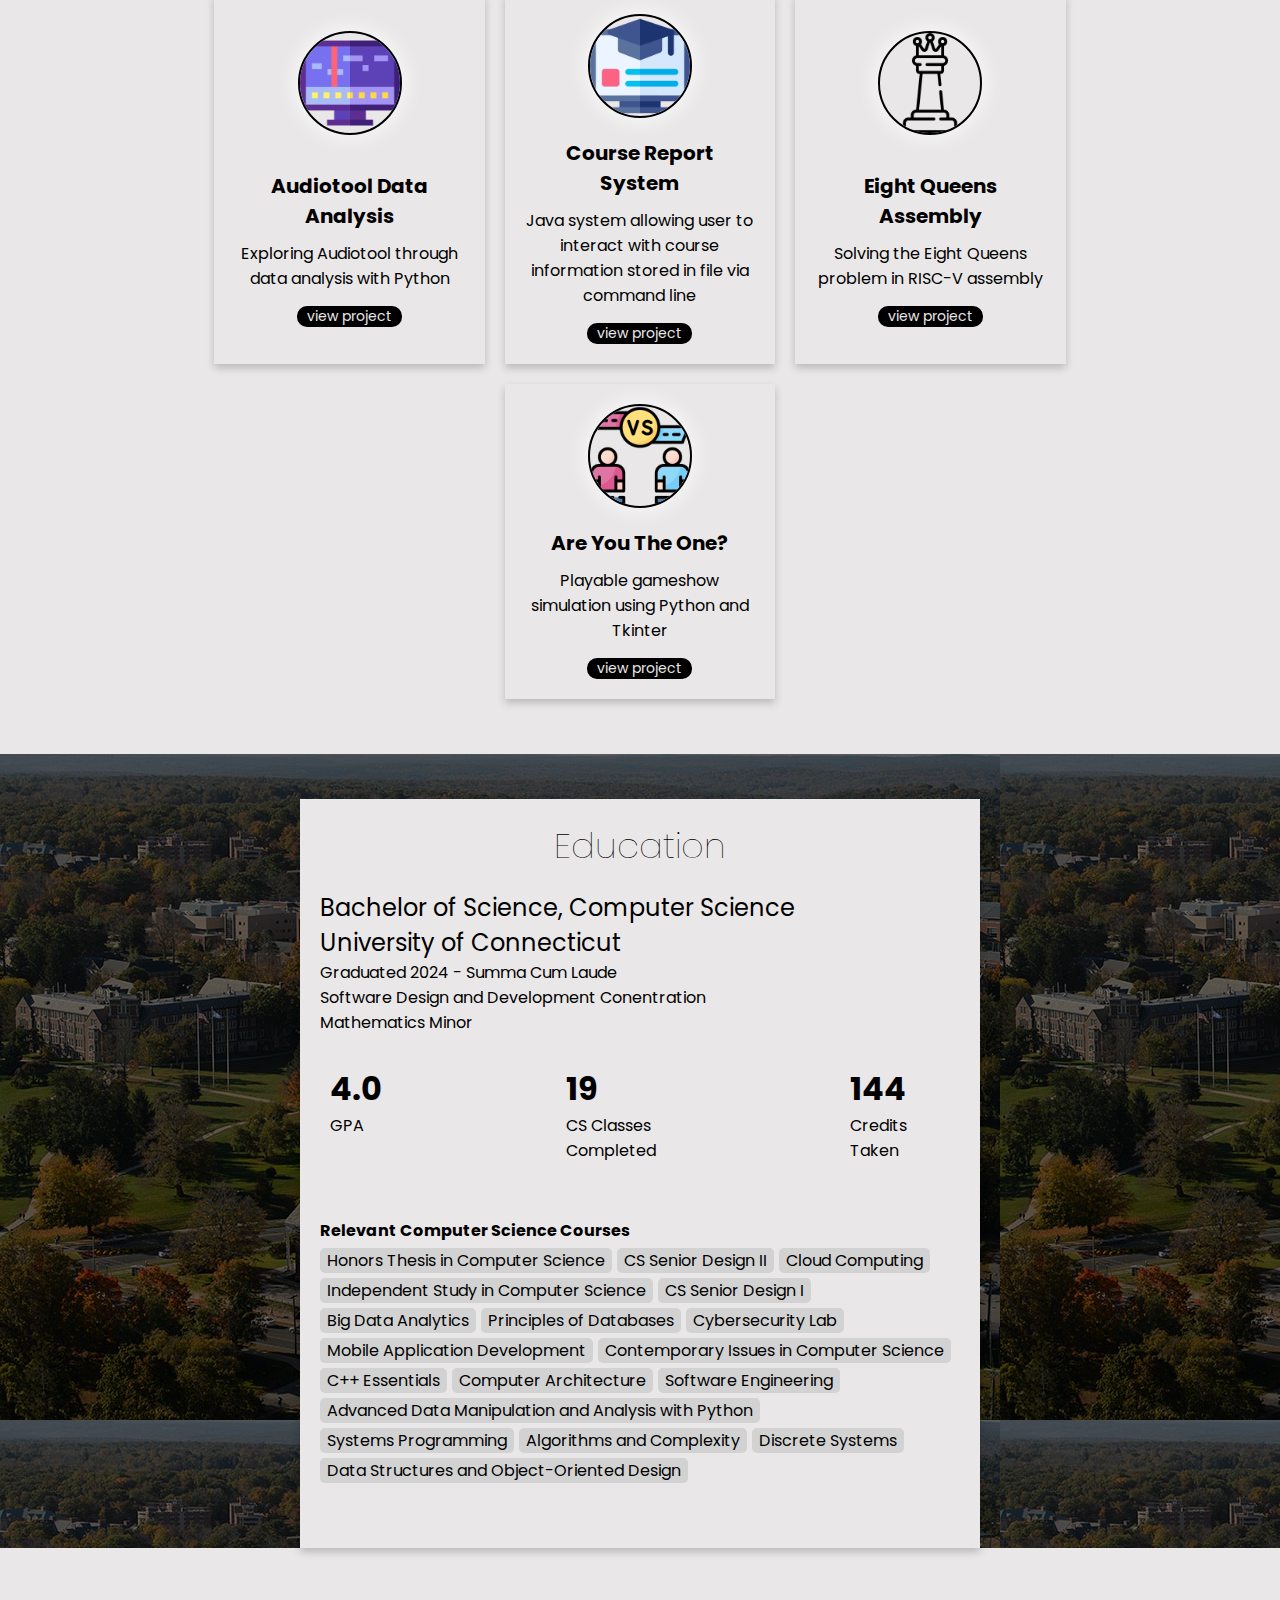
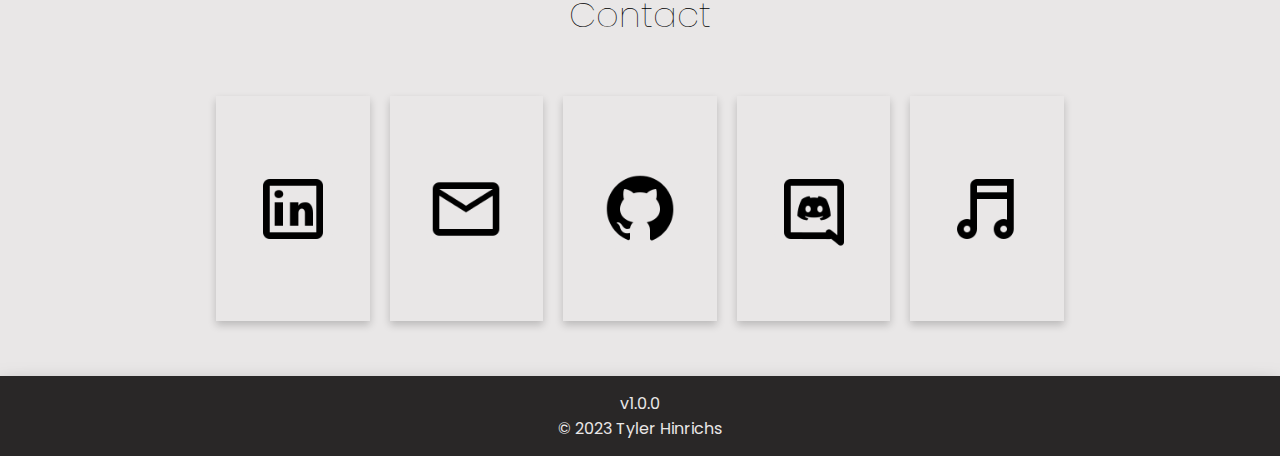
==== commit d5bc010e: "updates after grad" ====
--- a/index.html
+++ b/index.html
@@ -7,6 +7,7 @@
         <link rel="stylesheet" href="styles/main.css">
         <link rel="stylesheet" href="styles/dlmode.css">
         <link rel="stylesheet" href="styles/header.css">
+        <link rel="stylesheet" href="styles/progressbar.css">
         <link rel="shortcut icon" href="images/favicon.ico" type="image/x-icon">
         <link rel="canonical" href="/">
         <title>Tyler Hinrichs</title>
@@ -37,33 +38,29 @@
                     <div id="intro-name-container" class="intro-name"></div>
                     <span id="cursor" class="input-cursor"></span>
                 </div>
-                <div id="intro-info-container" class="intro-info">CS Student and Full Stack Software Engineer</div>
+                <div id="intro-info-container" class="intro-info">Full Stack Software Engineer</div>
                 <img id="intro-expand" onclick="location.href='/#aboutme'" class="intro-image" src="images/expand-arrow.png">
             </div>
         </div>
-        <section id="aboutme" class="section">
-            <div class="top-space-smaller"></div>
-            <h3 class="section-title">
-                Hello, my name is Tyler Hinrichs.
-            </h3>
-            <div style="width: 100vw; margin: auto; text-align: center; margin-bottom: 20px;">(he/him/his)</div>
+        <section id="aboutme" class="section" style="padding-top: 5vh;">
+            <div class="center-vertical-stack">
+                <h3 class="section-title">Hello, I'm Tyler.</h3>
+                <div>(he/him/his)</div>
+                <div style="height: 2vh"></div>
+                <img class="image center-image" src="images/nyc-profile.jpg">
+            </div>
+            
+            <div style="margin: auto; margin-bottom: 2vh;"></div>
             <div style="width: 100vw; display: flex;">
-                <img class="image center-image" src="images/photo(edited).jpg">
             </div>
             <div class="card-container">
                 <div class="card"> 
                     <div class="card-title">Who am I?</div>
-                    <div class="card-item1">I am a computer science student and full stack software engineer.</div>
-                    <div class="card-item1">I'm interested in mobile and web development and I'm passionate about projects that have a positive impact.</div>
-                </div>
-                <div class="card">
+                    <div class="card-item1">I am a full stack software engineer and recent CS graduate from UConn.</div>
+                    <div class="card-item1">I'm interested in software development and I'm passionate about projects that have a positive effect on the world around me.</div>
+                </div>
+                <div class="card" id="progress-update-card">
                     <div class="card-title">What am I up to right now?</div>
-                    <div>Honors CS Student at UConn</div>
-                    <div class="card-subheader">- Software Design and Development Concentration</div>
-                    <div class="card-subheader">- Mathematics Minor</div>
-                    <div class="card-subheader card-item1">- Class of 2024</div>
-                    <div>Junior Software Engineer at Wellinks</div>
-                    <div class="card-subheader">- Android Developer</div>
                 </div>
                 <div class="card">
                     <div class="card-title">
@@ -72,20 +69,20 @@
                     
                     <div class="skills-holder">
                         <div class="picture-item">
+                            <img class="info-image" src="images/python.png">
+                            <div>Python</div>
+                        </div>
+                        <div class="picture-item">
+                            <img class="info-image" src="images/kotlin-logo.png">
+                            <div>Kotlin</div>
+                        </div>
+                        <div class="picture-item">
                             <img class="info-image" src="images/c++-logo.png">
                             <div>C++</div>
                         </div>
                         <div class="picture-item">
                             <img class="info-image" src="images/java-logo.png">
                             <div>Java</div>
-                        </div>
-                        <div class="picture-item">
-                            <img class="info-image" src="images/python.png">
-                            <div>Python</div>
-                        </div>
-                        <div class="picture-item">
-                            <img class="info-image" src="images/kotlin-logo.png">
-                            <div>Kotlin</div>
                         </div>
                         <div class="picture-item">
                             <img class="info-image" src="images/android-logo.png">
@@ -106,14 +103,18 @@
                     <div class="card-title">
                         Some of my other interests are...
                     </div>
-                    <div class="picture-item interest">
-                        <img class="info-image" src="images/audiotool-logo.png">
-                        <div>Music production on Audiotool</div>
-                    </div>
-                    <div class="picture-item interest">
-                        <img class="info-image" src="images/tetrio-logo.jpg">
-                        <div>Tetris on tetr.io</div>
-                    </div>
+                    <a href="https://audiotool.com/user/tylernh99" target="_blank" style="text-decoration: none; color: black">
+                        <div class="picture-item interest">
+                            <img class="info-image" src="images/audiotool-logo.png">
+                            <div>Music production on Audiotool</div>
+                        </div>
+                    </a>
+                    <a href="https://ch.tetr.io/u/tyfreestyle" target="_blank" style="text-decoration: none; color: black">
+                        <div class="picture-item interest">
+                            <img class="info-image" src="images/tetrio-logo.jpg">
+                            <div>Tetris on tetr.io</div>
+                        </div>
+                    </a>
                     <div class="picture-item interest">
                         <img class="info-image" src="images/running.png">
                         <div>Running</div>
@@ -122,42 +123,30 @@
             </div>
         </section>
         <section id="work-experience">
-            <div class="top-space-smaller"></div>
-            <h3 class="section-title">
-                Work Experience
-            </h3>
-            <div style="height: 3vh;"></div>
-            <div style="display: flex; justify-content: center;">
-                <a class="section-title link-button" href="https://www.linkedin.com/in/tylerhinrichs/" target="_blank">
-                    LinkedIn
-                </a>
+            <div class="center-vertical-stack">
+                <h3 class="section-title">Work Experience</h3>
+                <a class="section-title link-button" href="https://www.linkedin.com/in/tylerhinrichs/" target="_blank">LinkedIn</a>
             </div>
         </section>
         
         <section id="projects" class="section">
-            <div class="top-space-smaller"></div>
-            <h3 class="section-title">
-                Projects
-            </h3>
-            <div style="height: 3vh;"></div>
-            <div style="display: flex; justify-content: center;">
-                <a class="section-title link-button" href="https://www.github.com/tylernh10/" target="_blank">
-                    GitHub
-                </a>
+            <div class="center-vertical-stack">
+                <h3 class="section-title">Projects</h3>
+                <a class="section-title link-button" href="https://www.github.com/tylernh10/" target="_blank">GitHub</a>
             </div>
         </section>
         <div class="top-space-smallest"></div>
         <section id="education" class="education-section">
-            <div class="top-space-smaller"></div>
             <div class="top-space-smallest"></div>
             <div class="card work-experience-item-container education-container">
                 <h3 class="section-title">
                     Education
                 </h3>
                 <div style="height: 2vh;"></div>
-                <div class="education-title">Computer Science at University of Connecticut</div>
-                <div>Class of 2024</div>
-                <div>Honors Program</div>
+                <div class="education-title">Bachelor of Science, Computer Science</div>
+                <div class="education-title">University of Connecticut</div>
+                <div>Graduated 2024 - Summa Cum Laude</div>
+                <div>Software Design and Development Conentration</div>
                 <div>Mathematics Minor</div>
                 <div class="skills-holder" style="margin-top: 20px; justify-content: space-between;">
                     <div class="number-holder">
@@ -165,17 +154,27 @@
                         <div class="number-text">GPA</div>
                     </div>
                     <div class="number-holder">
-                        <div class="number">9</div>
+                        <div class="number">19</div>
                         <div class="number-text">CS Classes Completed</div>
                     </div>
                     <div class="number-holder">
-                        <div class="number">108</div>
+                        <div class="number">144</div>
                         <div class="number-text">Credits Taken</div>
                     </div>
                 </div>
                 <div class="top-space-smallest"></div>
-                <div class="skills-label">Completed Courses</div>
+                <div class="skills-label">Relevant Computer Science Courses</div>
                 <div class="skills-holder">
+                    <div class="gray-bg margin-add1">Honors Thesis in Computer Science</div>
+                    <div class="gray-bg margin-add1">CS Senior Design II</div>
+                    <div class="gray-bg margin-add1">Cloud Computing</div>
+                    <div class="gray-bg margin-add1">Independent Study in Computer Science</div>
+                    <div class="gray-bg margin-add1">CS Senior Design I</div>
+                    <div class="gray-bg margin-add1">Big Data Analytics</div>
+                    <div class="gray-bg margin-add1">Principles of Databases</div>
+                    <div class="gray-bg margin-add1">Cybersecurity Lab</div>
+                    <div class="gray-bg margin-add1">Mobile Application Development</div>
+                    <div class="gray-bg margin-add1">Contemporary Issues in Computer Science</div>
                     <div class="gray-bg margin-add1">C++ Essentials</div>
                     <div class="gray-bg margin-add1">Computer Architecture</div>
                     <div class="gray-bg margin-add1">Software Engineering</div>
@@ -184,24 +183,11 @@
                     <div class="gray-bg margin-add1">Algorithms and Complexity</div>
                     <div class="gray-bg margin-add1">Discrete Systems</div>
                     <div class="gray-bg margin-add1">Data Structures and Object-Oriented Design</div>
-                    <div class="gray-bg margin-add1">Number Theory</div>
-                    <div class="gray-bg margin-add1">Probability</div>
-                    <div class="gray-bg margin-add1">Linear Algebra</div>
-                    <div class="gray-bg margin-add1">Elementary Differential Equations</div>
-                    <div class="gray-bg margin-add1">Multivariable Calculus</div>
                 </div>
                 <div class="top-space-smallest"></div>
-                <div class="skills-label">Current Relevant Courses (Spring 2023)</div>
-                <div class="skills-holder">
-                    <div class="gray-bg margin-add1">Principles of Databases</div>
-                    <div class="gray-bg margin-add1">Cybersecurity Lab</div>
-                    <div class="gray-bg margin-add1">Mobile Application Development</div>
-                </div>
-            </div>
-            <div class="top-space-smallest"></div>
-        </section>
-        <section id="contact">
-            <div class="top-space-smaller"></div>
+            </div>
+        </section>
+        <section id="contact" class="section" style="min-height: auto;">
             <h3 class="section-title">
                 Contact
             </h3>
@@ -220,7 +206,7 @@
                     <div class="discord-card">
                         <img class="center-image contact-image" src="images/discord-bubble.png">
                         <div class="discord-text-holder">
-                            <span>Ty Freestyle#7365</span>
+                            <span>Copy username</span>
                             <img id="discord-image" class="discord-copy-image" src="images/copy.png">
                         </div>
                     </div>
@@ -238,6 +224,7 @@
     <script src="scripts/projects.js"></script>
     <script src="scripts/intro.js"></script>
     <script src="scripts/discordcopy.js"></script>
+    <script src="scripts/progressbar.js"></script>
 </html>
 
 
--- a/styles/main.css
+++ b/styles/main.css
@@ -519,6 +519,7 @@
 
 .typing {
     display: flex;
+    margin: auto;
 }
 
 @keyframes blink {
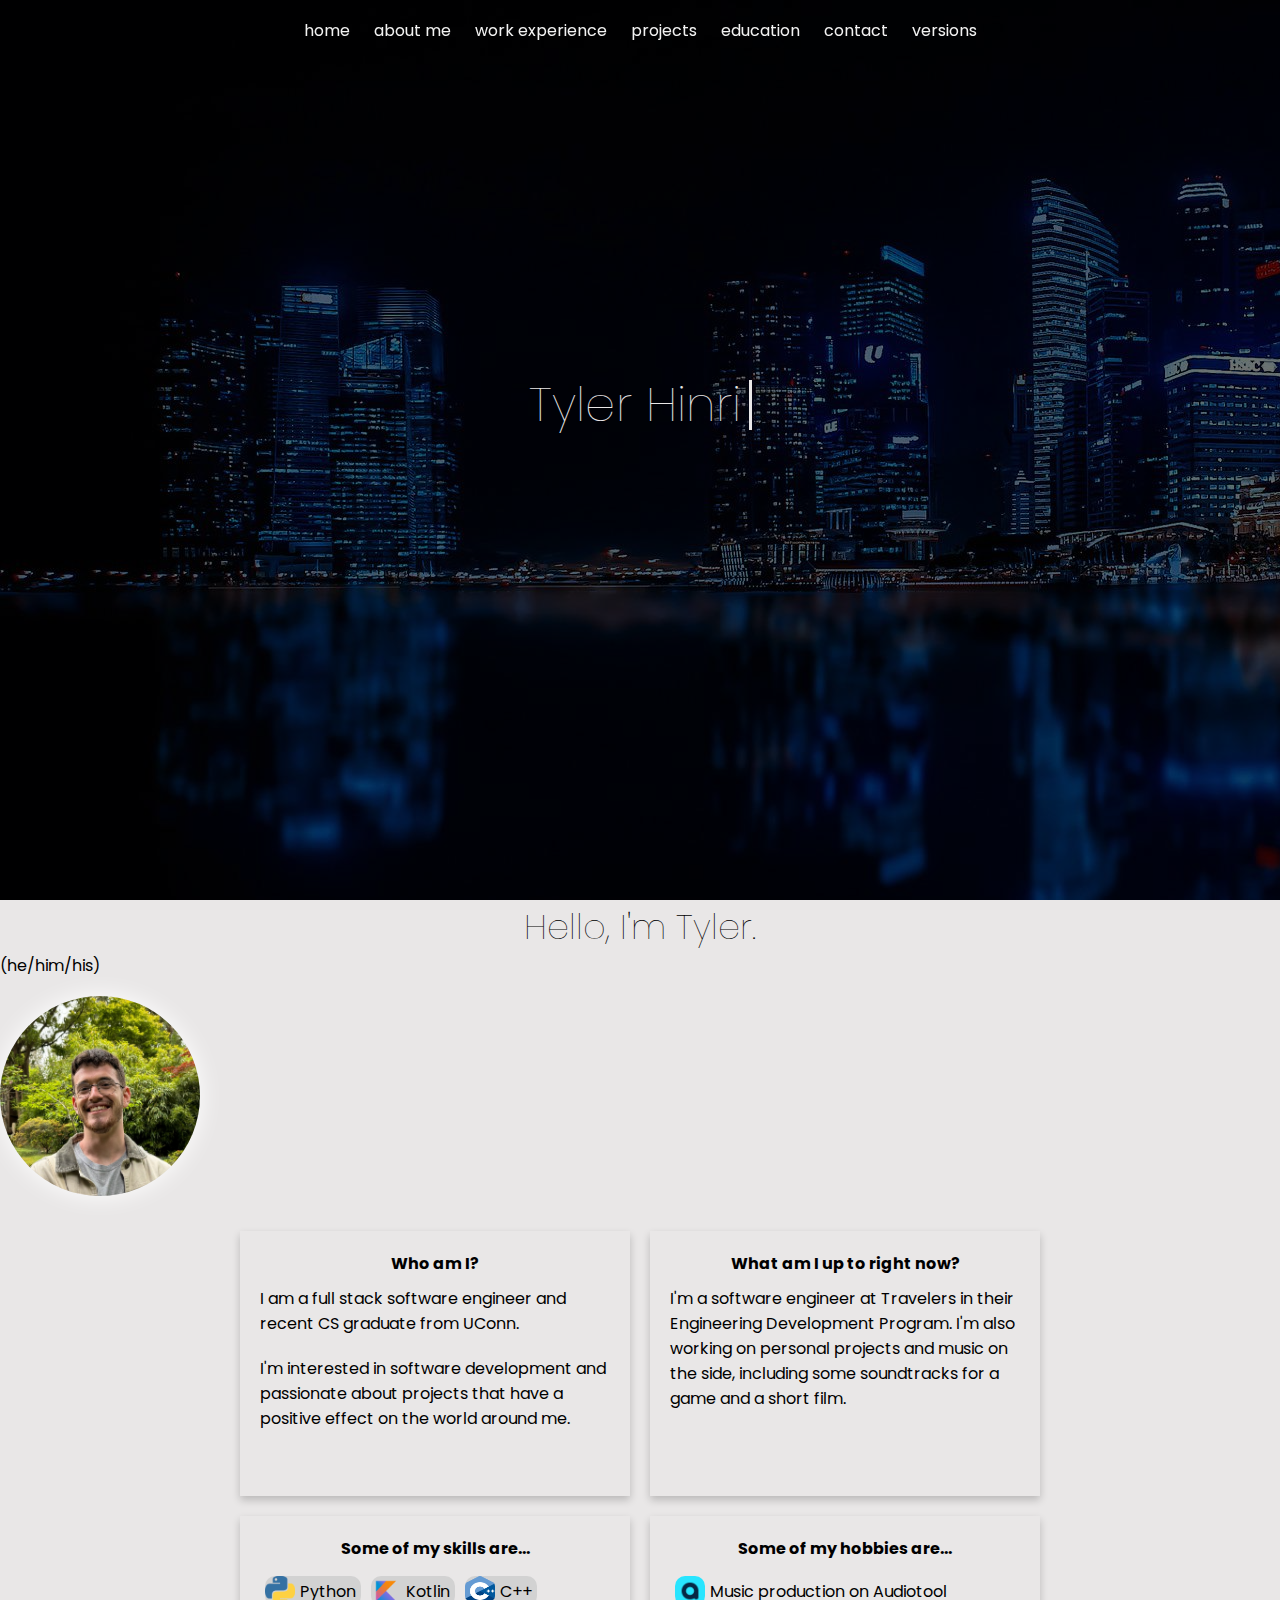
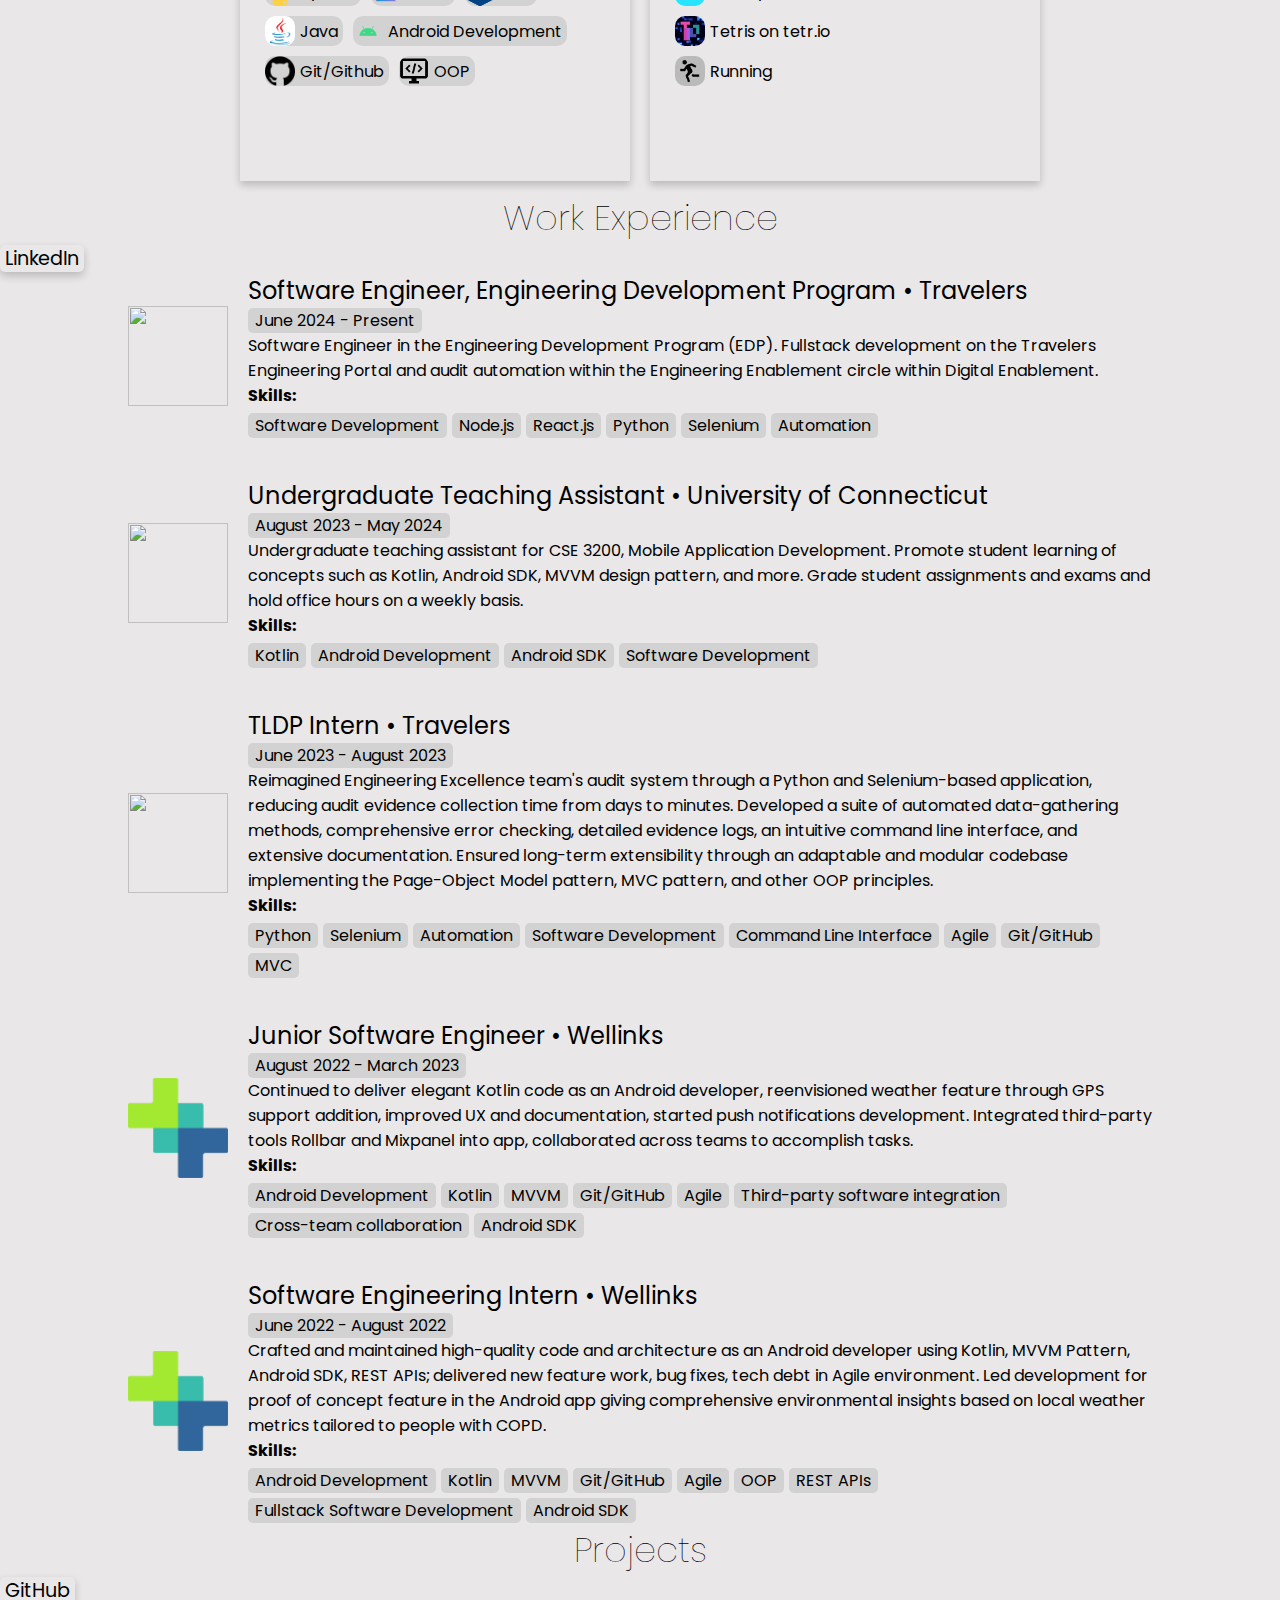
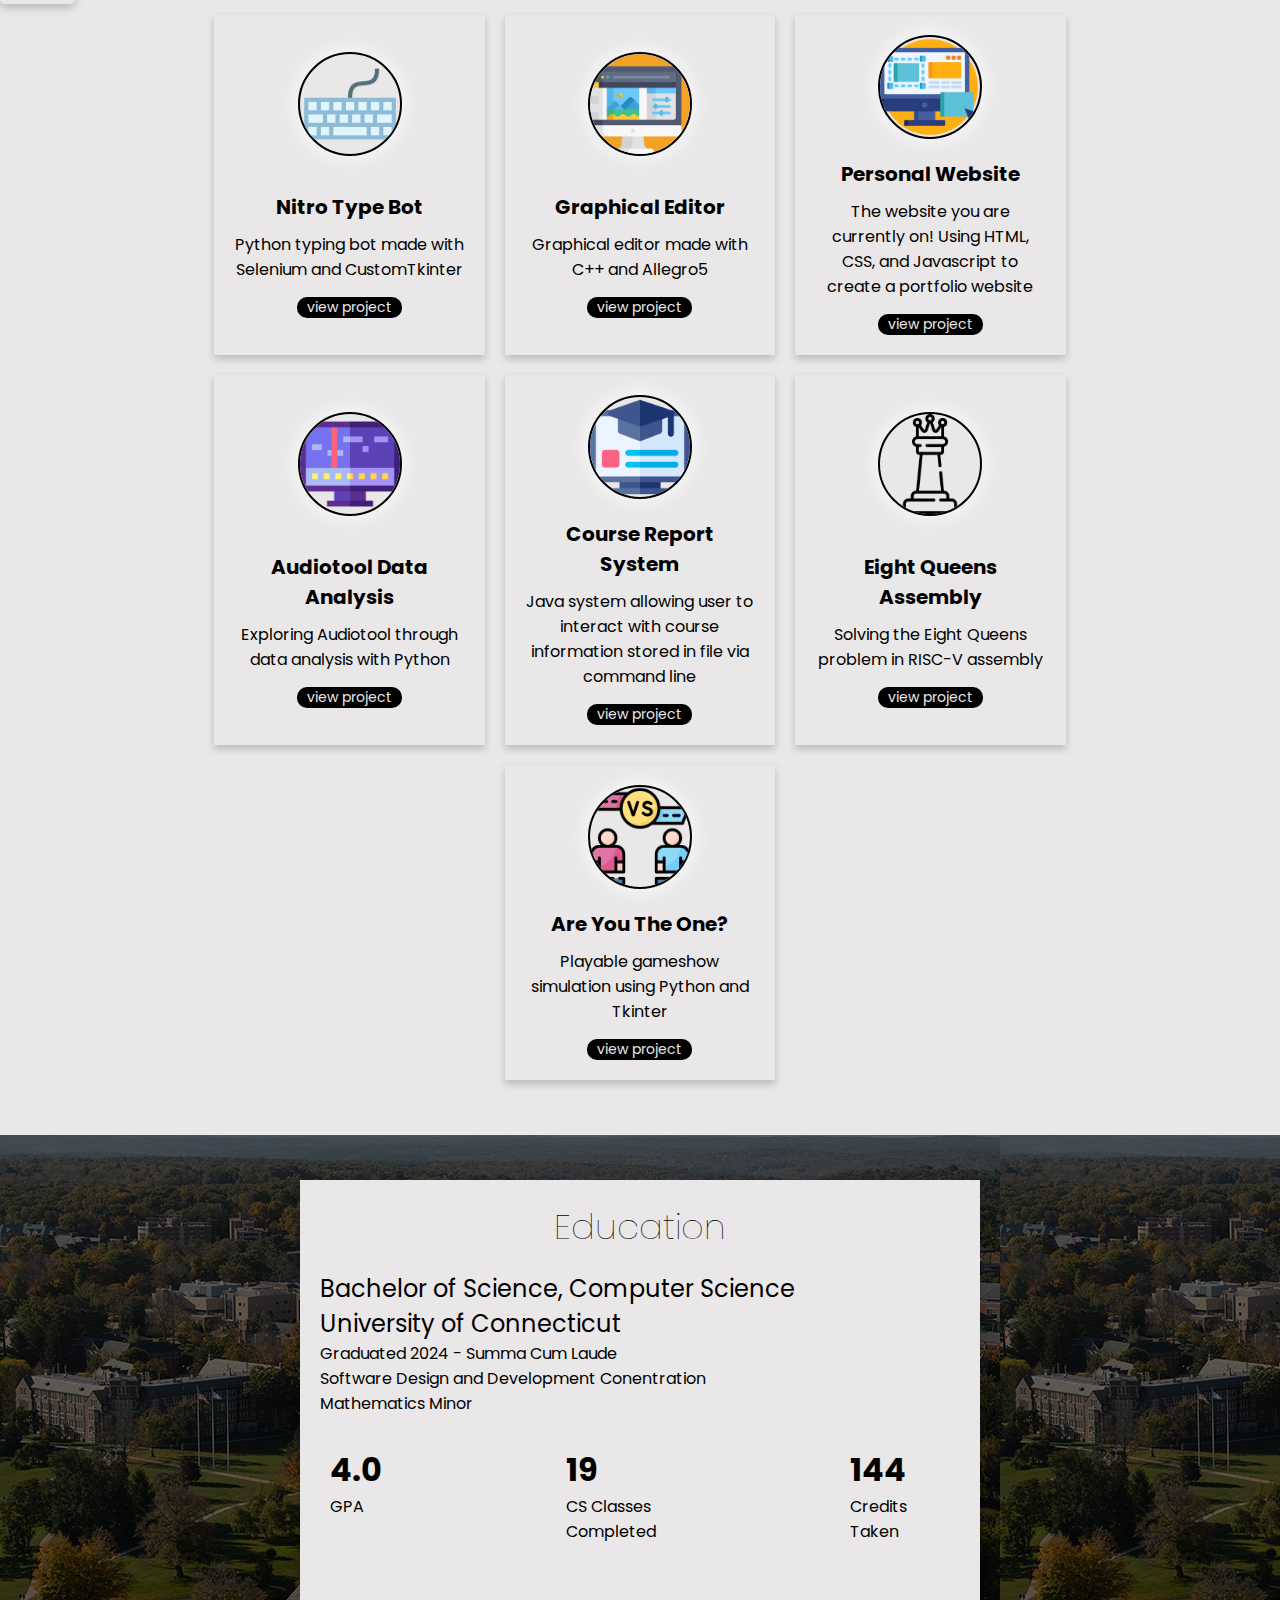
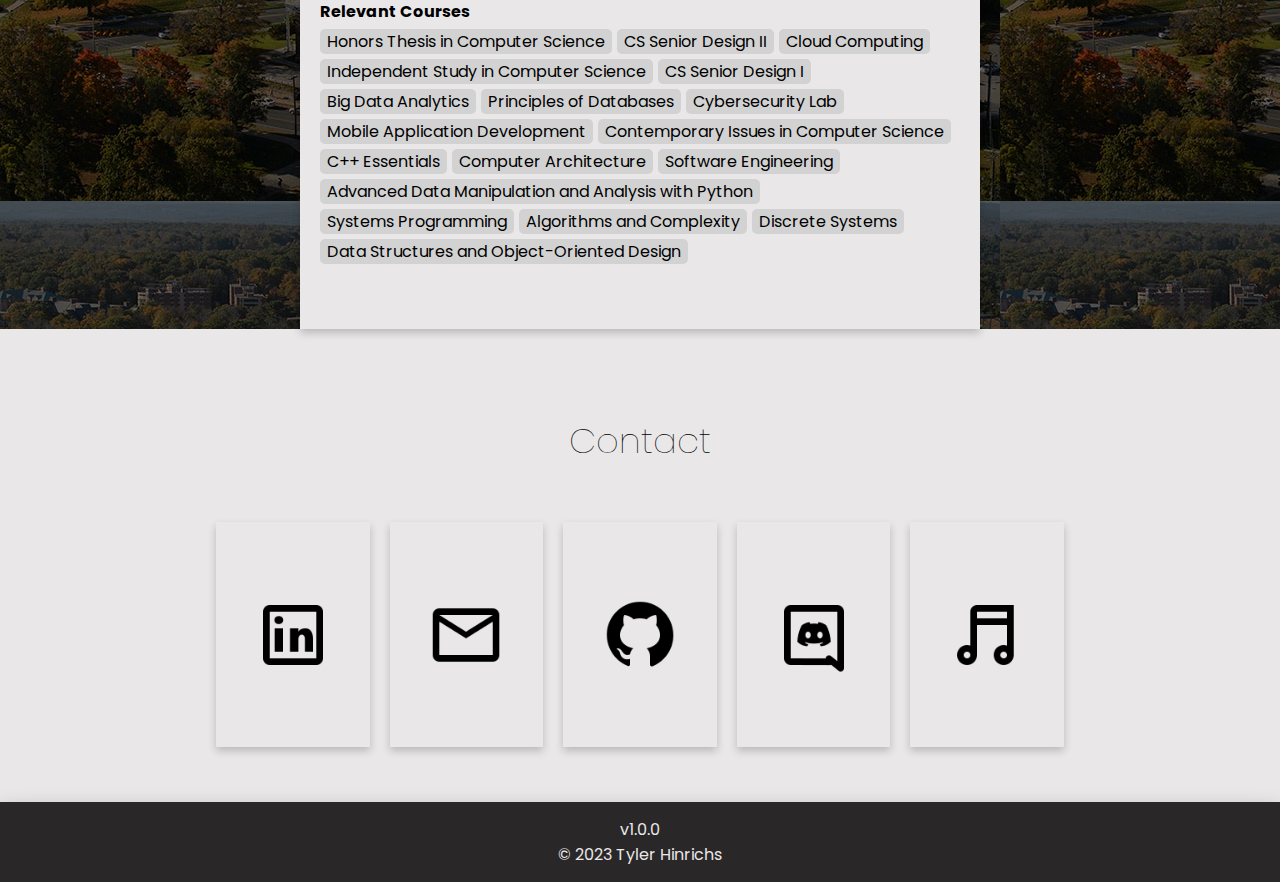
==== commit 648de6e3: "WIP update" ====
--- a/index.html
+++ b/index.html
@@ -42,12 +42,12 @@
                 <img id="intro-expand" onclick="location.href='/#aboutme'" class="intro-image" src="images/expand-arrow.png">
             </div>
         </div>
-        <section id="aboutme" class="section" style="padding-top: 5vh;">
+        <section id="aboutme">
             <div class="center-vertical-stack">
                 <h3 class="section-title">Hello, I'm Tyler.</h3>
                 <div>(he/him/his)</div>
                 <div style="height: 2vh"></div>
-                <img class="image center-image" src="images/nyc-profile.jpg">
+                <img class="image center-image" src="images/tyler-sf.jpg">
             </div>
             
             <div style="margin: auto; margin-bottom: 2vh;"></div>
@@ -56,11 +56,14 @@
             <div class="card-container">
                 <div class="card"> 
                     <div class="card-title">Who am I?</div>
-                    <div class="card-item1">I am a full stack software engineer and recent CS graduate from UConn.</div>
-                    <div class="card-item1">I'm interested in software development and I'm passionate about projects that have a positive effect on the world around me.</div>
+                    <div class="card-item1">I am a full stack software engineer and recent CS graduate from UConn. </div>
+                    <div class="card-item1">I'm interested in software development and passionate about projects that have a positive effect on the world around me.</div>
                 </div>
                 <div class="card" id="progress-update-card">
                     <div class="card-title">What am I up to right now?</div>
+                    <div class="card-item1">
+                        I'm a software engineer at Travelers in their Engineering Development Program. I'm also working on personal projects and music on the side, including some soundtracks for a game and a short film.
+                    </div>
                 </div>
                 <div class="card">
                     <div class="card-title">
@@ -101,7 +104,7 @@
                 </div>
                 <div class="card">
                     <div class="card-title">
-                        Some of my other interests are...
+                        Some of my hobbies are...
                     </div>
                     <a href="https://audiotool.com/user/tylernh99" target="_blank" style="text-decoration: none; color: black">
                         <div class="picture-item interest">
@@ -163,7 +166,7 @@
                     </div>
                 </div>
                 <div class="top-space-smallest"></div>
-                <div class="skills-label">Relevant Computer Science Courses</div>
+                <div class="skills-label">Relevant Courses</div>
                 <div class="skills-holder">
                     <div class="gray-bg margin-add1">Honors Thesis in Computer Science</div>
                     <div class="gray-bg margin-add1">CS Senior Design II</div>
@@ -187,7 +190,7 @@
                 <div class="top-space-smallest"></div>
             </div>
         </section>
-        <section id="contact" class="section" style="min-height: auto;">
+        <section id="contact" class="section" style="min-height: auto; padding-top: 5vh;">
             <h3 class="section-title">
                 Contact
             </h3>
@@ -224,7 +227,7 @@
     <script src="scripts/projects.js"></script>
     <script src="scripts/intro.js"></script>
     <script src="scripts/discordcopy.js"></script>
-    <script src="scripts/progressbar.js"></script>
+    <!-- <script src="scripts/progressbar.js"></script> -->
 </html>
 
 
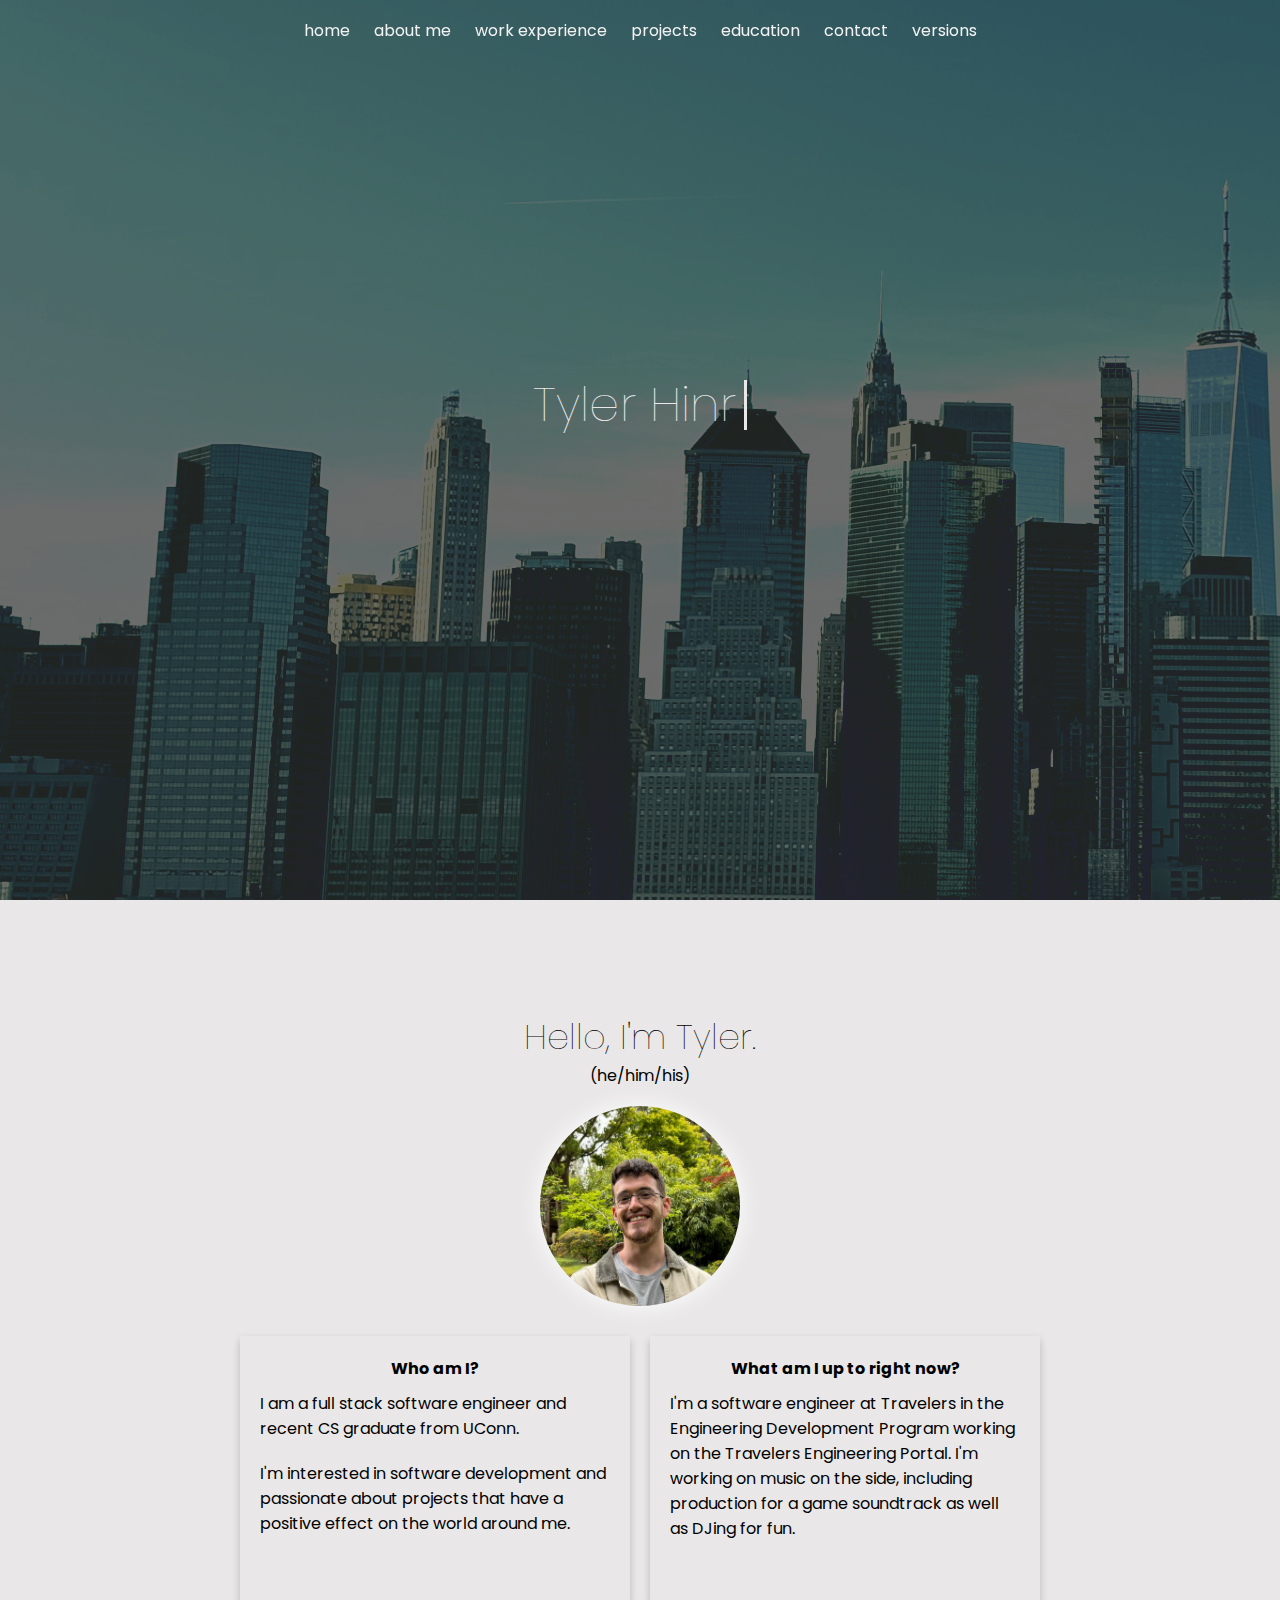
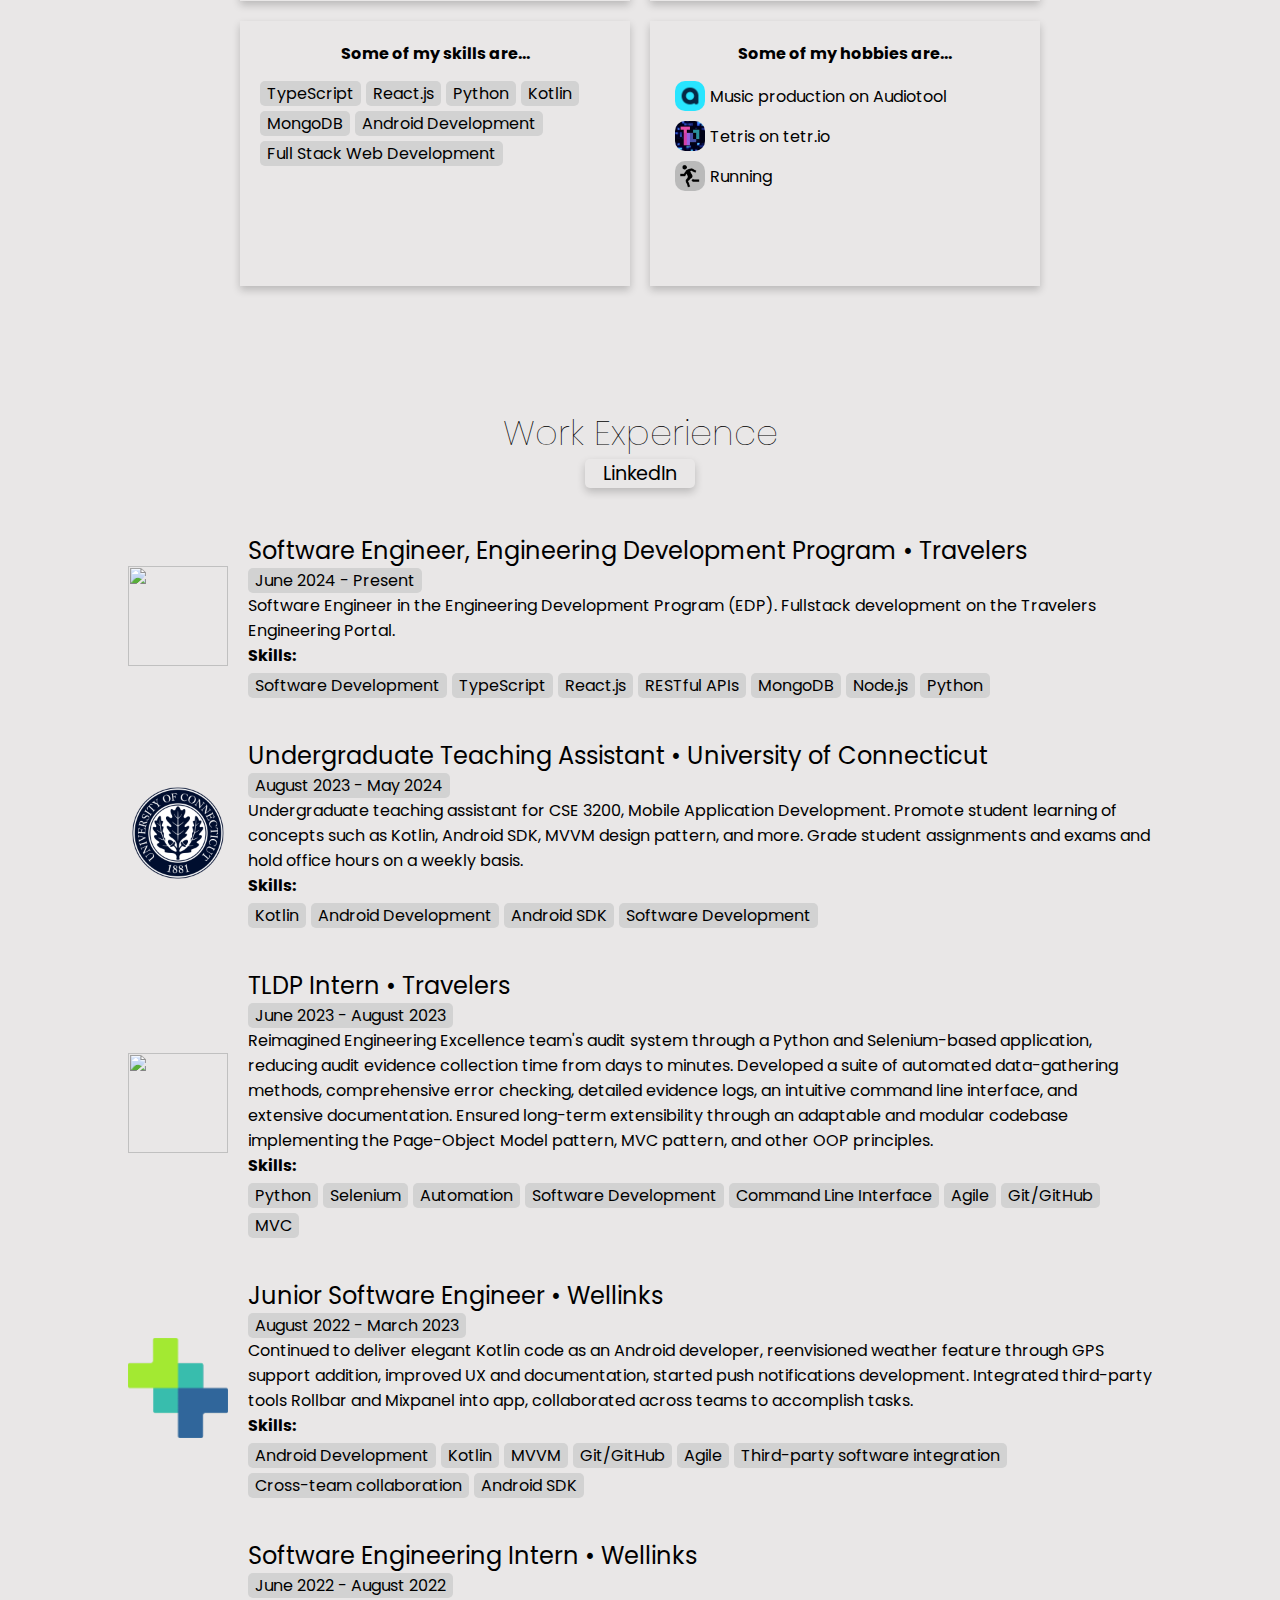
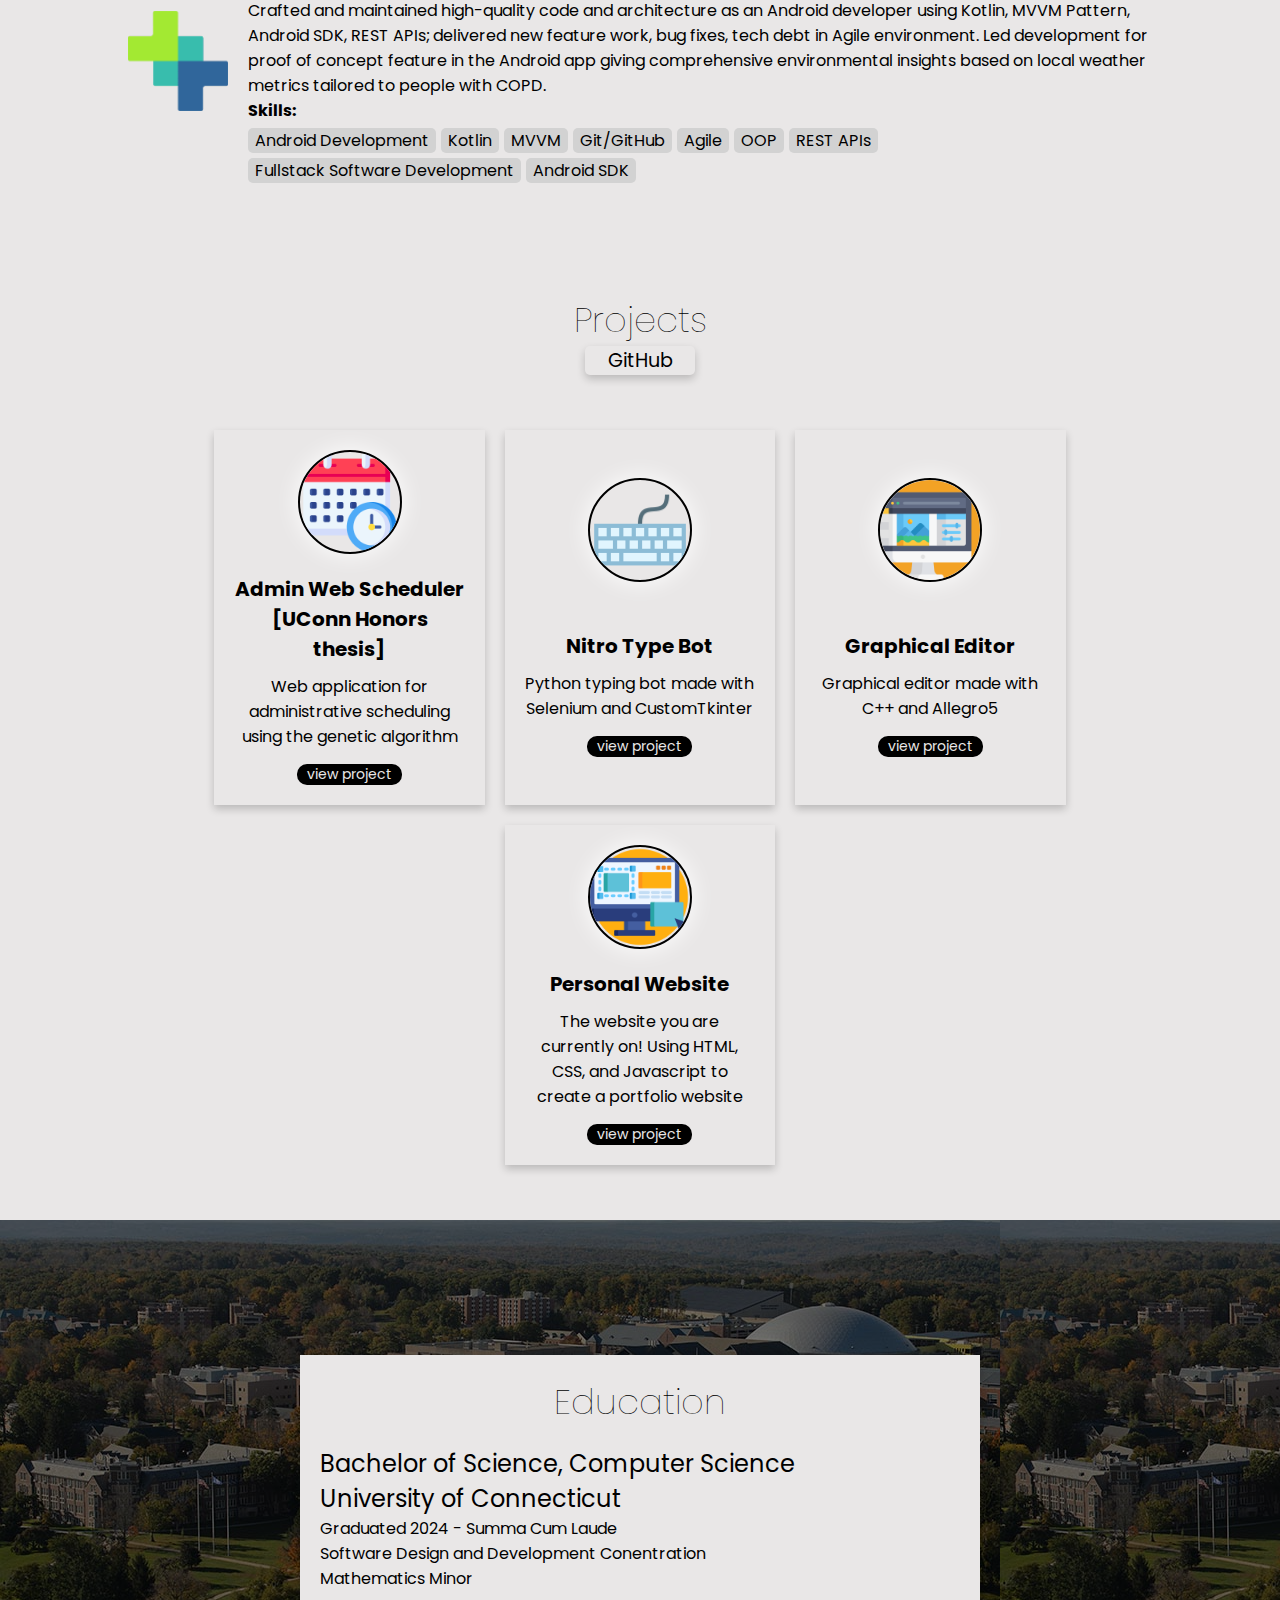
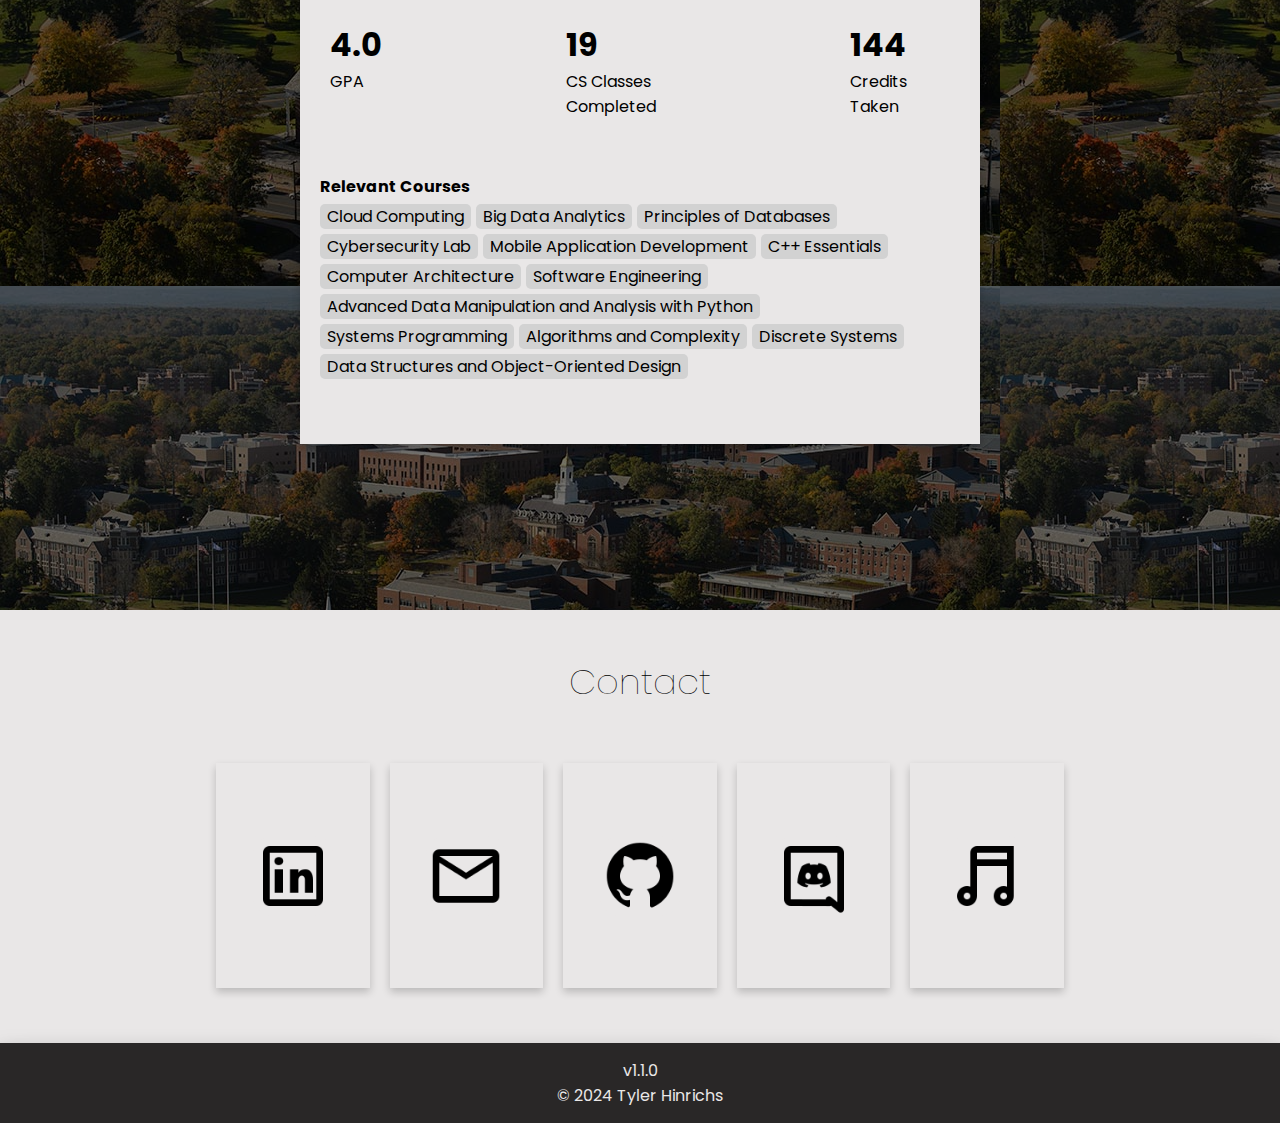
==== commit 11761548: "Merge pull request #1 from tylernh10/dev" ====
--- a/index.html
+++ b/index.html
@@ -14,20 +14,20 @@
 
         <!-- Primary Meta Tags -->
         <meta name="title" content="Tyler Hinrichs">
-        <meta name="description" content="Honors CS student at the University of Connecticut">
+        <meta name="description" content="Full Stack Software Engineer">
 
         <!-- Open Graph / Facebook -->
         <meta property="og:type" content="website">
         <meta property="og:url" content="https://tylerhinrichs.com/">
         <meta property="og:title" content="Tyler Hinrichs">
-        <meta property="og:description" content="Honors CS student at the University of Connecticut">
+        <meta property="og:description" content="Full Stack Software Engineer">
         <meta property="og:image" content="https://cdn.pixabay.com/photo/2019/10/11/09/23/lake-4541454_960_720.jpg">
 
         <!-- Twitter -->
         <meta property="twitter:card" content="summary_large_image">
         <meta property="twitter:url" content="https://tylerhinrichs.com/">
         <meta property="twitter:title" content="Tyler Hinrichs">
-        <meta property="twitter:description" content="Honors CS student at the University of Connecticut">
+        <meta property="twitter:description" content="Full Stack Software Engineer">
         <meta property="twitter:image" content="https://cdn.pixabay.com/photo/2019/10/11/09/23/lake-4541454_960_720.jpg">
     </head>
 
@@ -42,6 +42,8 @@
                 <img id="intro-expand" onclick="location.href='/#aboutme'" class="intro-image" src="images/expand-arrow.png">
             </div>
         </div>
+
+        
         <section id="aboutme">
             <div class="center-vertical-stack">
                 <h3 class="section-title">Hello, I'm Tyler.</h3>
@@ -62,7 +64,7 @@
                 <div class="card" id="progress-update-card">
                     <div class="card-title">What am I up to right now?</div>
                     <div class="card-item1">
-                        I'm a software engineer at Travelers in their Engineering Development Program. I'm also working on personal projects and music on the side, including some soundtracks for a game and a short film.
+                        I'm a software engineer at Travelers in the Engineering Development Program working on the Travelers Engineering Portal. I'm working on music on the side, including production for a game soundtrack as well as DJing for fun.
                     </div>
                 </div>
                 <div class="card">
@@ -71,33 +73,14 @@
                     </div>
                     
                     <div class="skills-holder">
-                        <div class="picture-item">
-                            <img class="info-image" src="images/python.png">
-                            <div>Python</div>
-                        </div>
-                        <div class="picture-item">
-                            <img class="info-image" src="images/kotlin-logo.png">
-                            <div>Kotlin</div>
-                        </div>
-                        <div class="picture-item">
-                            <img class="info-image" src="images/c++-logo.png">
-                            <div>C++</div>
-                        </div>
-                        <div class="picture-item">
-                            <img class="info-image" src="images/java-logo.png">
-                            <div>Java</div>
-                        </div>
-                        <div class="picture-item">
-                            <img class="info-image" src="images/android-logo.png">
-                            <div>Android Development</div>
-                        </div>
-                        <div class="picture-item">
-                            <img class="info-image" src="images/github-logo.png">
-                            <div>Git/Github</div>
-                        </div>
-                        <div class="picture-item">
-                            <img class="info-image" src="images/oop.png">
-                            <div>OOP</div>
+                        <div class="skills-holder">
+                            <div class="gray-bg margin-add1">TypeScript</div>
+                            <div class="gray-bg margin-add1">React.js</div>
+                            <div class="gray-bg margin-add1">Python</div>
+                            <div class="gray-bg margin-add1">Kotlin</div>
+                            <div class="gray-bg margin-add1">MongoDB</div>
+                            <div class="gray-bg margin-add1">Android Development</div>
+                            <div class="gray-bg margin-add1">Full Stack Web Development</div>
                         </div>
                     </div>
                     
@@ -168,16 +151,11 @@
                 <div class="top-space-smallest"></div>
                 <div class="skills-label">Relevant Courses</div>
                 <div class="skills-holder">
-                    <div class="gray-bg margin-add1">Honors Thesis in Computer Science</div>
-                    <div class="gray-bg margin-add1">CS Senior Design II</div>
                     <div class="gray-bg margin-add1">Cloud Computing</div>
-                    <div class="gray-bg margin-add1">Independent Study in Computer Science</div>
-                    <div class="gray-bg margin-add1">CS Senior Design I</div>
                     <div class="gray-bg margin-add1">Big Data Analytics</div>
                     <div class="gray-bg margin-add1">Principles of Databases</div>
                     <div class="gray-bg margin-add1">Cybersecurity Lab</div>
                     <div class="gray-bg margin-add1">Mobile Application Development</div>
-                    <div class="gray-bg margin-add1">Contemporary Issues in Computer Science</div>
                     <div class="gray-bg margin-add1">C++ Essentials</div>
                     <div class="gray-bg margin-add1">Computer Architecture</div>
                     <div class="gray-bg margin-add1">Software Engineering</div>
@@ -227,7 +205,6 @@
     <script src="scripts/projects.js"></script>
     <script src="scripts/intro.js"></script>
     <script src="scripts/discordcopy.js"></script>
-    <!-- <script src="scripts/progressbar.js"></script> -->
 </html>
 
 
--- a/styles/main.css
+++ b/styles/main.css
@@ -1,7 +1,5 @@
 @import url('https://fonts.googleapis.com/css2?family=Source+Code+Pro:wght@300&display=swap');
 @import url('https://fonts.googleapis.com/css2?family=Noto+Sans&family=Poppins&display=swap');
-/* @import url('https://fonts.googleapis.com/css2?family=Roboto:wght@100&display=swap'); */
-/* @import url('https://fonts.googleapis.com/css2?family=Open+Sans:wght@300&display=swap'); */
 
 html {
     background-attachment: fixed;
@@ -29,13 +27,8 @@
     margin-bottom: 1em;
 }
 
-h4 {
-    margin-block-start: 0em;
-    font-weight: normal;
-}
-
 .image {
-    height: 200px;
+    height: auto;
     width: 200px;
     box-shadow: 0 0 25px #ffffff,
         0 0 0px #ffffff,
@@ -47,6 +40,15 @@
     margin-right: 25px;
 }
 
+.center-vertical-stack {
+    margin-top: 20px;
+    margin-bottom: 20px;
+    display: flex; 
+    align-items: center; 
+    justify-content: center; 
+    flex-direction: column;
+}
+
 ul {
     list-style: none;
     padding-inline-start: 20px;
@@ -185,7 +187,6 @@
     background-color: rgb(0, 8, 24, 0.5);
     padding-top: 15px;
     padding-bottom: 15px;
-    border-radius: 20px;
 }
 
 @media screen and (min-width:600px) {
@@ -213,19 +214,11 @@
 .page-container {
     min-height: 100vh;
     position: relative;
-    background-image: url("../images/city-adjusted.png");
+    background-image: url("../images/nyc-background.jpg");
     margin: auto;
     scroll-behavior: smooth;
     display: flex;
     justify-content: center;
-}
-
-.top-space {
-    height: 18vh;
-}
-
-.top-space-smaller {
-    height: 10vh;
 }
 
 .top-space-smallest {
@@ -236,9 +229,9 @@
     margin-top: 10px;
 }
 
-.section {
+section {
+    padding-top: 10vh;
     min-height: 100vh;
-    /* padding-bottom: 40px; */
 }
 
 .section-title {
@@ -354,7 +347,7 @@
     display: flex;
     max-width: 80vw;
     margin: auto;
-    justify-content: center;
+    justify-content: left;
     margin-bottom: 40px;
 }
 
@@ -377,6 +370,7 @@
     width: 100px;
     margin: auto;
     margin-right: 20px;
+    margin-left: 0px;
 }
 
 .gray-bg {
@@ -578,9 +572,10 @@
 @media screen and (max-width:550px) {
     .work-experience-item-container {
         flex-direction: column;
+        justify-content: center;
     }
     .work-experience-image {
-        margin-right: auto;
+        margin: auto;
     }
     .education-title {
         font-size: 1.2em;
